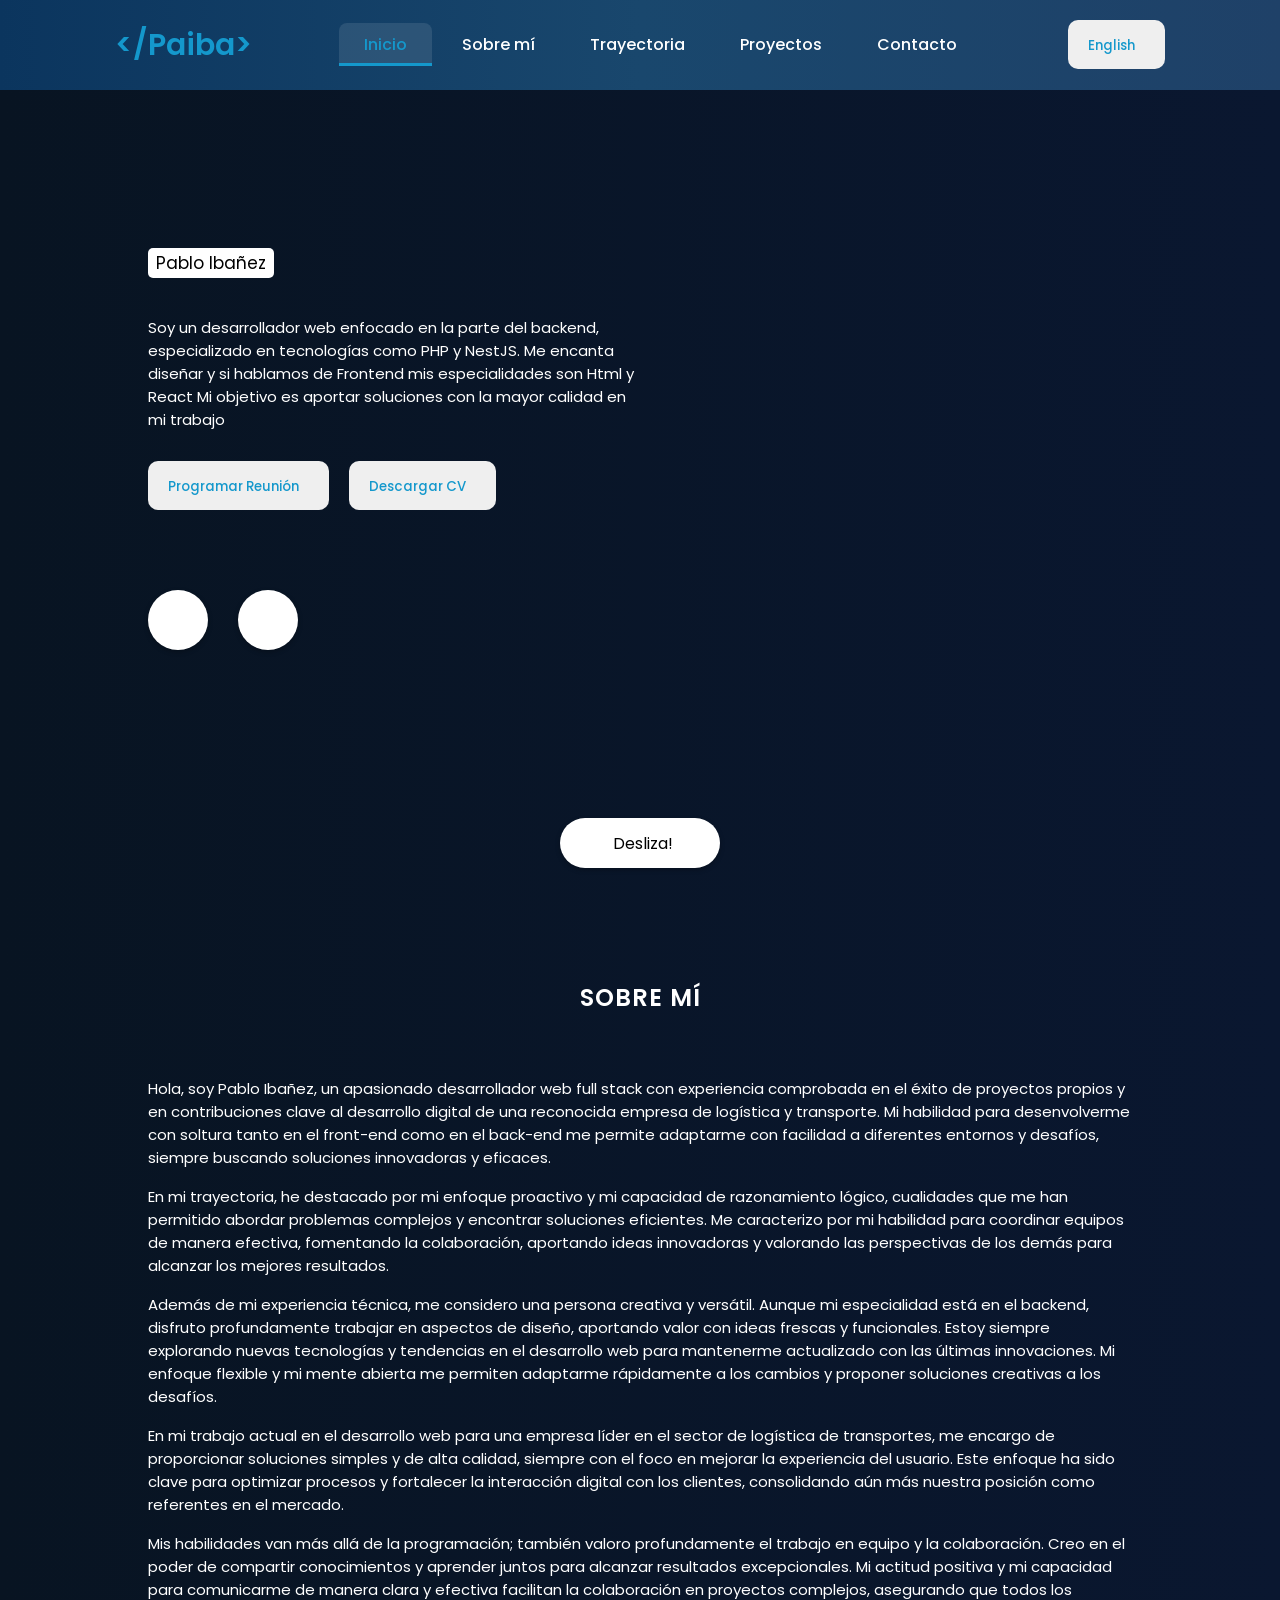
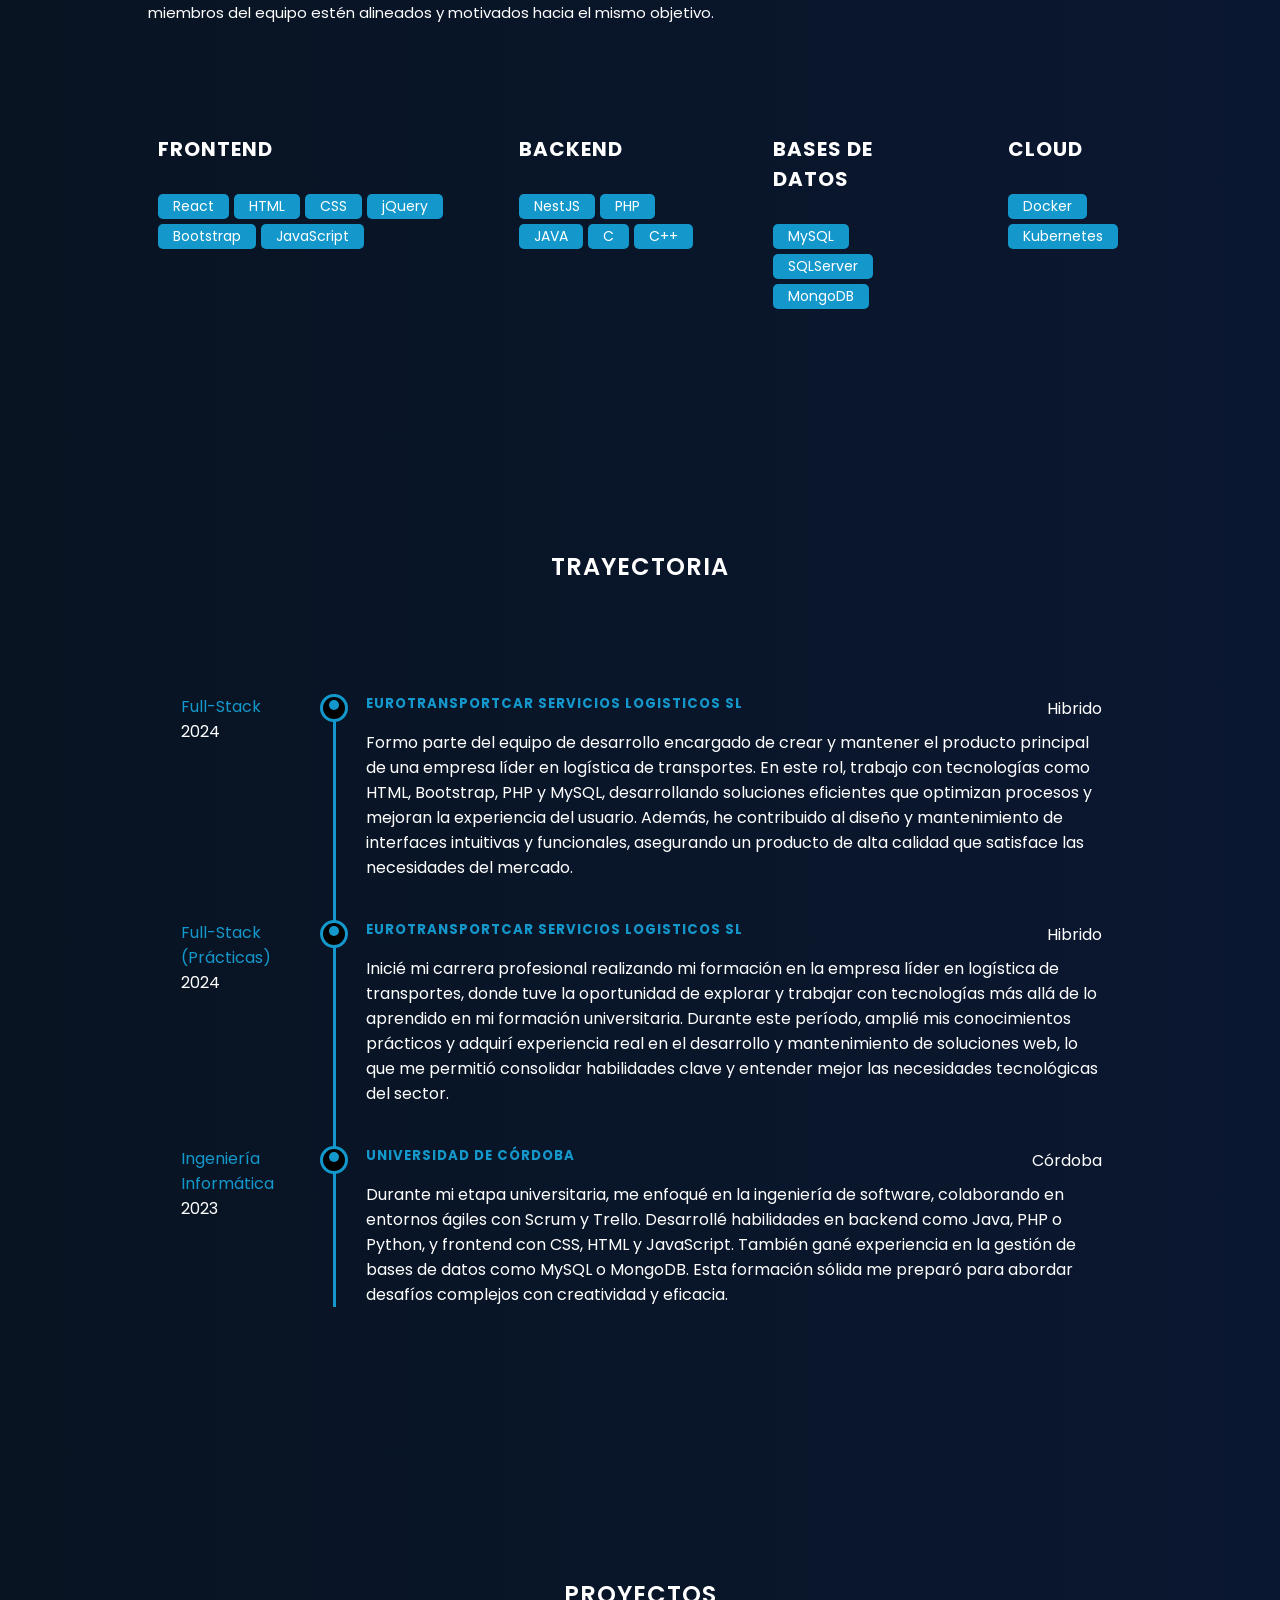
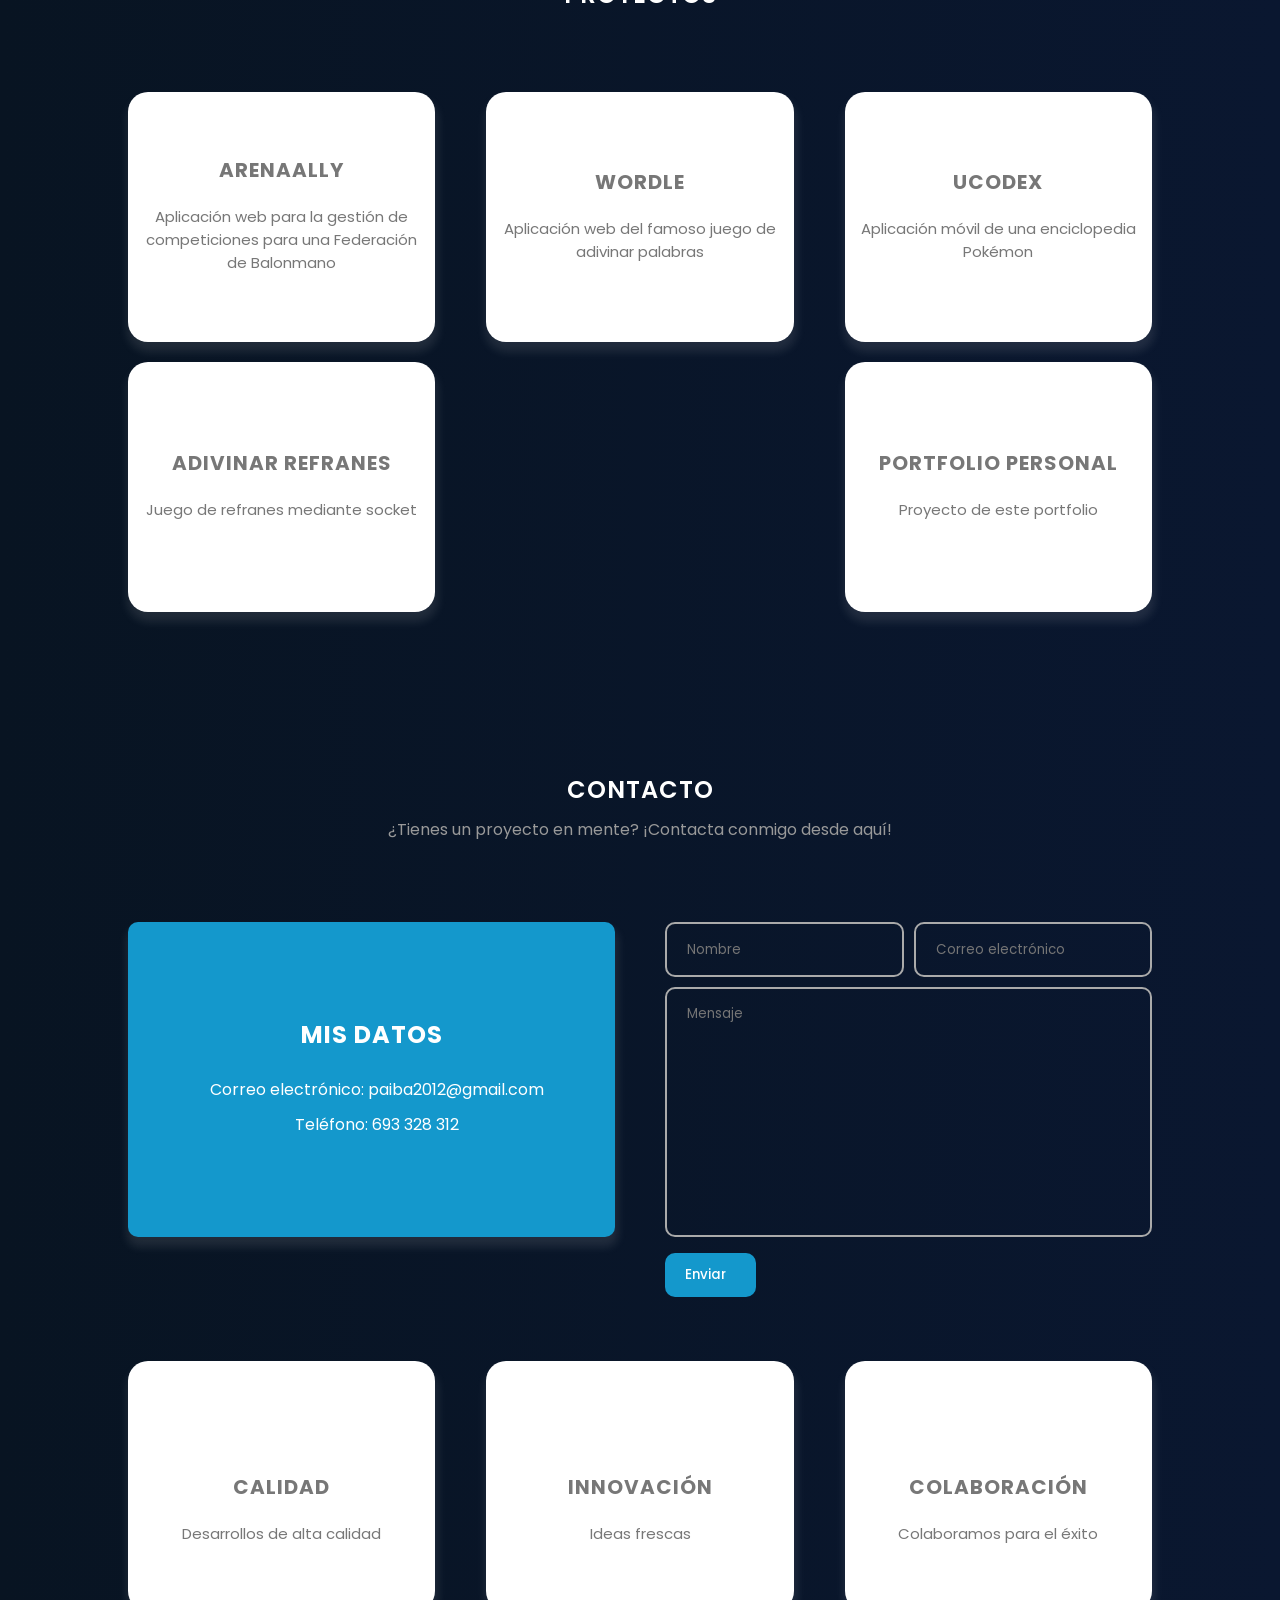
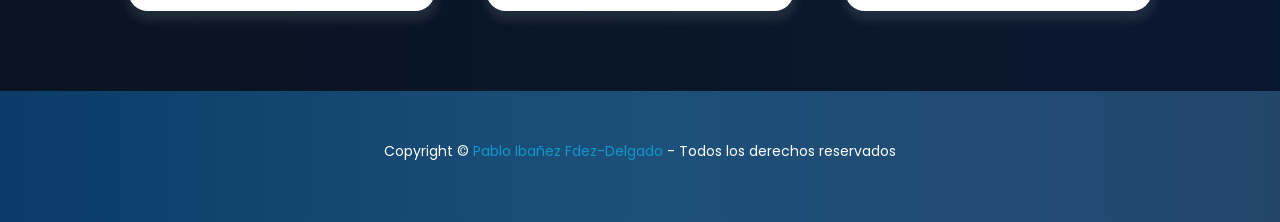
==== index2.html @ 4784324b "feat(web): :rocket: New changes in portfolio" ====
<!DOCTYPE html>
<html lang="es">
<head>
    <meta charset="UTF-8">
    <meta name="viewport" content="width=device-width, initial-scale=1.0">

    <!-- --------- UNICONS ---------- -->
    <link rel="stylesheet" href="https://unicons.iconscout.com/release/v4.0.8/css/line.css">

    <!-- --------- CSS ---------- -->
    <link rel="stylesheet" href="assets/css/style2.css">

    <!-- --------- FAVICON ---------- -->
    <link rel="shortcut icon" href="assets/images/favicon.ico" type="image/x-icon">

    <title>Portfolio de Pablo | Desarrollador y Programador Web</title>
</head>
<body>
   <div class="container">
    <!-- --------------- HEADER --------------- -->
      <nav id="header">
        <div class="nav-logo">
            <p class="nav-name">&lt;/Paiba&gt;</p>
        </div>
        <div class="nav-menu" id="myNavMenu">
            <ul class="nav_menu_list">
                <li class="nav_list">
                    <a href="#home" class="nav-link active-link" data-i18n="home">Inicio</a>
                    <div class="circle"></div>
                </li>
                <li class="nav_list">
                    <a href="#about" class="nav-link" data-i18n="about">Sobre mí</a>
                    <div class="circle"></div>
                </li>
                <li class="nav_list">
                    <a href="#trajectory" class="nav-link" data-i18n="trajectory">Trayectoria</a>
                    <div class="circle"></div>
                </li>
                <li class="nav_list">
                    <a href="#projects" class="nav-link" data-i18n="projects">Proyectos</a>
                    <div class="circle"></div>
                </li>
                <li class="nav_list">
                    <a href="#contact" class="nav-link" data-i18n="contact">Contacto</a>
                    <div class="circle"></div>
                </li>
                <li class="nav_list nav-button-responsive">
                    <button class="btn" onclick="toggleLanguage()"><span data-i18n="language">English</span> <i class="uil uil-language"></i></button>
                </li>
            </ul>
        </div>
        <div class="nav-button">
            <button class="btn" onclick="toggleLanguage()"><span data-i18n="language">English</span> <i class="uil uil-language"></i></button>
        </div>
        <div class="nav-menu-btn">
            <i class="uil uil-bars" onclick="myMenuFunction()"></i>
        </div>
      </nav>

    <!-- -------------- MAIN ---------------- -->
    <main class="wrapper">
       <!-- -------------- FEATURED BOX ---------------- -->
       <section class="featured-box" id="home">
          <div class="featured-text">
            <div class="featured-text-card">
                <span>Pablo Ibañez</span>
            </div>
            <div class="featured-name">
                <p><span class="typedText"></span></p>
            </div>
            <div class="featured-text-info">
                <p data-i18n="developerDescription">Soy un desarrollador web enfocado en la parte del backend, especializado en tecnologías como PHP y NestJS. Me encanta diseñar y si hablamos de Frontend mis especialidades son Html y React  Mi objetivo es aportar soluciones con la mayor calidad en mi trabajo </p>
            </div>            
            <div class="featured-text-btn">
                <button class="btn" id="scheduleMeetingBtn"><span data-i18n="scheduleMeeting">Programar Reunión</span> <i class="uil uil-meeting-board"></i></button>
                <button class="btn" onclick="downloadCV()"><span data-i18n="downloadCV">Descargar CV</span> <i class="uil uil-file-alt"></i></button>
            </div>
            <div class="social_icons">
                <div class="icon"><a href="https://www.linkedin.com/in/pablo-iba%C3%B1ez-fern%C3%A1ndez-delgado-39039823b/"><i class="uil uil-linkedin-alt" style="font-size: 20px;"></i></a></div>
                <div class="icon"><a href="https://github.com/Paiba01"><i class="uil uil-github-alt" style="font-size: 20px;"></i></a></div>
            </div>
          </div>
          <div class="featured-image">
            <div class="image">
                <img src="assets/images/paiba-lg-img.png" alt="Profile">
            </div>
          </div>
          
          <div class="scroll-icon-box" >
            <a href="#about" class="scroll-btn" style="margin-bottom: 2em;">
                <i class="uil uil-sort"></i>
                <p data-i18n="discoverMore">Desliza!</p>
            </a>
          </div>

       </section>
       <!-- -------------- ABOUT BOX ---------------- -->
       <section class="section" id="about">
          <div class="top-header" style="margin-bottom:2em;">
            <h1 data-i18n="about">Sobre mí</h1>
          </div>
        <div class="row">
            <div class="about-info">
                <div class="mb-4">
                    <p data-i18n="paragraph1">Hola, soy Pablo Ibañez, un apasionado desarrollador web full stack con experiencia comprobada en el éxito de proyectos propios y en contribuciones clave al desarrollo digital de una reconocida empresa de logística y transporte. Mi habilidad para desenvolverme con soltura tanto en el front-end como en el back-end me permite adaptarme con facilidad a diferentes entornos y desafíos, siempre buscando soluciones innovadoras y eficaces.</p>
                    
                    <p data-i18n="paragraph2">En mi trayectoria, he destacado por mi enfoque proactivo y mi capacidad de razonamiento lógico, cualidades que me han permitido abordar problemas complejos y encontrar soluciones eficientes. Me caracterizo por mi habilidad para coordinar equipos de manera efectiva, fomentando la colaboración, aportando ideas innovadoras y valorando las perspectivas de los demás para alcanzar los mejores resultados.</p>
                    
                    <p data-i18n="paragraph3">Además de mi experiencia técnica, me considero una persona creativa y versátil. Aunque mi especialidad está en el backend, disfruto profundamente trabajar en aspectos de diseño, aportando valor con ideas frescas y funcionales. Estoy siempre explorando nuevas tecnologías y tendencias en el desarrollo web para mantenerme actualizado con las últimas innovaciones. Mi enfoque flexible y mi mente abierta me permiten adaptarme rápidamente a los cambios y proponer soluciones creativas a los desafíos.</p>
                    
                    <p data-i18n="paragraph4">En mi trabajo actual en el desarrollo web para una empresa líder en el sector de logística de transportes, me encargo de proporcionar soluciones simples y de alta calidad, siempre con el foco en mejorar la experiencia del usuario. Este enfoque ha sido clave para optimizar procesos y fortalecer la interacción digital con los clientes, consolidando aún más nuestra posición como referentes en el mercado.</p>
                    
                    <p data-i18n="paragraph5">Mis habilidades van más allá de la programación; también valoro profundamente el trabajo en equipo y la colaboración. Creo en el poder de compartir conocimientos y aprender juntos para alcanzar resultados excepcionales. Mi actitud positiva y mi capacidad para comunicarme de manera clara y efectiva facilitan la colaboración en proyectos complejos, asegurando que todos los miembros del equipo estén alineados y motivados hacia el mismo objetivo.</p>
                    
                    <!-- <p data-i18n="paragraph6">En resumen, soy un desarrollador web apasionado, orientado a resultados y listo para enfrentar cualquier desafío que se presente. Siempre estoy en busca de oportunidades emocionantes para seguir aprendiendo y creciendo en el mundo del desarrollo web.</p> -->
                </div>
                    
                <div class="row">
                    <div class="skills-box">
                        <div class="skills-header">
                            <h3>Frontend</h3>
                        </div>
                        <div class="skills-list">
                            <span>React</span>
                            <span>HTML</span>
                            <span>CSS</span>
                            <span>jQuery</span>
                            <span>Bootstrap</span>
                            <span>JavaScript</span>
                        </div>
                    </div>
                    <div class="skills-box">
                        <div class="skills-header">
                            <h3>Backend</h3>
                        </div>
                        <div class="skills-list">
                            <span>NestJS</span>
                            <span>PHP</span>
                            <span>JAVA</span>
                            <span>C</span>
                            <span>C++</span>
                        </div>
                    </div>
                    <div class="skills-box">
                        <div class="skills-header">
                            <h3 data-i18n="databasesTitle">Bases de datos</h3>
                        </div>
                        <div class="skills-list">
                            <span>MySQL</span>
                            <span>SQLServer</span>
                            <span>MongoDB</span>
                        </div>
                    </div>
                    <div class="skills-box">
                        <div class="skills-header">
                            <h3>Cloud</h3>
                        </div>
                        <div class="skills-list">
                            <span>Docker</span>
                            <span>Kubernetes</span>
                        </div>
                    </div>
                </div>
            </div>
        </div>
        </section>

        <!-- -------------- ABOUT BOX ---------------- -->
        <section class="section" id="trajectory">
            <div class="top-header">
                <h1 data-i18n="trajectory">Trayectoria</h1>
            </div>
            <div class="row">
                <div class="about-info">
                    <div class="container">
                        <div class="experience">
                          <div class="item">
                            <h5 class="company-name" data-i18n="eurotransportcarTitle">Eurotransportcar servicios logisticos SL</h5>
                            <div class="location"><i class="uil uil-laptop" aria-hidden="true"></i> <span data-i18n="eurotransportcarLocation">Hibrido</span></div>
                            <div class="job-info">
                              <div class="title"><span data-i18n="eurotransportcarJobTitle">Full-Stack</span></div>
                              <div>2024</div>
                            </div>
                            <div class="mt-2">
                              <ul class="fa-ul custom-list">
                                <li data-i18n="eurotransportcarDescription">Formo parte del equipo de desarrollo encargado de crear y mantener el producto principal de una empresa líder en logística de transportes. En este rol, trabajo con tecnologías como HTML, Bootstrap, PHP y MySQL, desarrollando soluciones eficientes que optimizan procesos y mejoran la experiencia del usuario. Además, he contribuido al diseño y mantenimiento de interfaces intuitivas y funcionales, asegurando un producto de alta calidad que satisface las necesidades del mercado.</li>
                              </ul>
                            </div>
                          </div>
                      
                          <div class="item">
                            <h5 class="company-name" data-i18n="eurotransportcarPracticesTitle">Eurotransportcar servicios logisticos SL</h5>
                            <div class="location"><i class="uil uil-laptop" aria-hidden="true"></i> <span data-i18n="eurotransportcarPracticesLocation">Hibrido</span></div>
                            <div class="job-info">
                              <div class="title" data-i18n="eurotransportcarPracticesJobTitle">Full-Stack (Prácticas)</div>
                              <div>2024</div>
                            </div>
                            <div class="mt-2">
                                <ul class="fa-ul custom-list">
                                    <li data-i18n="eurotransportcarPracticesDescription">Inicié mi carrera profesional realizando mi formación en la empresa líder en logística de transportes, donde tuve la oportunidad de explorar y trabajar con tecnologías más allá de lo aprendido en mi formación universitaria. Durante este período, amplié mis conocimientos prácticos y adquirí experiencia real en el desarrollo y mantenimiento de soluciones web, lo que me permitió consolidar habilidades clave y entender mejor las necesidades tecnológicas del sector.</li>
                                </ul>
                            </div>
                          </div>

                          <div class="item">
                            <h5 class="company-name" data-i18n="universidadDeCordobaTitle">Universidad de Córdoba</h5>
                            <div class="location"><i class="uil uil-map-marker" aria-hidden="true"></i> <span data-i18n="universidadDeCordobaLocation">Córdoba</span></div>
                            <div class="job-info">
                              <div class="title" data-i18n="universidadDeCordobaJobTitle">Ingeniería Informática</div>
                              <div>2023</div>
                            </div>
                            <div class="mt-2">
                                <ul class="fa-ul custom-list">
                                    <li data-i18n="universidadDeCordobaDescription">Durante mi etapa universitaria, me enfoqué en la ingeniería de software, colaborando en entornos ágiles con Scrum y Trello. Desarrollé habilidades en backend como Java, PHP o Python, y frontend con CSS, HTML y JavaScript. También gané experiencia en la gestión de bases de datos como MySQL o MongoDB. Esta formación sólida me preparó para abordar desafíos complejos con creatividad y eficacia.</li>
                                </ul>
                            </div>
                          </div>

                        </div>
                    </div>
                </div>
            </div>
        </section>

       <!-- -------------- PROJECT BOX ---------------- -->

       <section class="section" id="projects">
          <div class="top-header">
              <h1 data-i18n="projects">Proyectos</h1>
          </div>
          <div class="project-container">
            
            <div class="project-box" onclick="redirectProject('https://github.com/Paiba01/ArenaAlly')">
                <i class="uil uil-football" style="margin-bottom:-0.5em;"></i>
                <h3 data-i18n="arenaAllyTitle">ArenaAlly</h3>
                <label data-i18n="arenaAllyDescription">Aplicación web para la gestión de competiciones para una Federación de Balonmano</label>
            </div>
            
            <div class="project-box" onclick="redirectProject('https://github.com/Paiba01/Wordle')">
                <i class="uil uil-font" style="margin-bottom:-0.5em;"></i>
                <h3 data-i18n="wordleTitle">Wordle</h3>
                <label data-i18n="wordleDescription">Aplicación web del famoso juego de adivinar palabras</label>
            </div>
            
            <div class="project-box" onclick="redirectProject('https://github.com/Paiba01/UcoDex')">
                <i class="uil uil-calculator" style="margin-bottom:-0.5em;"></i>
                <h3 data-i18n="ucoDexTitle">UcoDex</h3>
                <label data-i18n="ucoDexDescription">Aplicación móvil de una enciclopedia Pokémon</label>
            </div>

            <div class="project-box" onclick="redirectProject('https://github.com/Paiba01/University/tree/main/Redes/Practica%202')">
                <i class="uil uil-book-open" style="margin-bottom:-0.5em;"></i>
                <h3 data-i18n="adivinarRefranesTitle">Adivinar refranes</h3>
                <label data-i18n="adivinarRefranesDescription">Juego de refranes mediante socket</label>
            </div>

            <div class="project-box" onclick="redirectProject('https://github.com/Paiba01/Portfolio')">
                <i class="uil uil-github-alt" style="margin-bottom:-0.5em;"></i>
                <h3 data-i18n="portfolioTtile">Portfolio Personal</h3>
                <label data-i18n="portfolioDescription">Proyecto de este portfolio</label>
            </div>
          </div>
       </section>

       <!-- -------------- CONTACT BOX ---------------- -->

       <section class="section" id="contact">
            <div class="top-header">
                <h1 data-i18n="contact">Contacto</h1>
                <span data-i18n="contactSubtitle">¿Tienes un proyecto en mente? ¡Contacta conmigo desde aquí!</span>
            </div>
            <div class="row mb-4">
                <div class="col">
                    <div class="contact-info">
                        <h2><i class="uil uil-corner-left-down"></i> <span data-i18n="contactInfoTitle">Mis datos</span> <i class="uil uil-corner-right-down"></i></h2>
                        <p><i class="uil uil-envelope"></i> <span data-i18n="contactEmail">Correo electrónico: paiba2012@gmail.com</span></p>
                        <p><i class="uil uil-phone"></i> <span data-i18n="contactPhone">Teléfono: 693 328 312</span></p>
                    </div>
                </div>
                <div class="col">
                    <div class="form-control">
                        <form action="/api/enviar-correo" method="post">
                            <div class="form-inputs">
                                <input type="text" class="input-field" placeholder="Nombre" name="nombre" data-i18n="nombrePlaceholder">
                                <input type="text" class="input-field" placeholder="Correo electrónico" name="correo" data-i18n="correoPlaceholder">
                            </div>
                            <div class="text-area mt-1">
                                <textarea placeholder="Mensaje" name="mensaje" data-i18n="mensajePlaceholder"></textarea>
                            </div>                            
                            <div class="form-button mt-1">
                                <button class="btn" type="submit"><span data-i18n="contactSubmitButton">Enviar</span> <i class="uil uil-message"></i></button>
                            </div>
                        </form>
                    </div>
                </div>
            </div>
            <div class="project-container">
                <div class="project-box contact-box">
                    <i class="uil uil-award"></i>
                    <h3 data-i18n="qualityTitle">Calidad</h3>
                    <label data-i18n="qualityDescription">Desarrollos de alta calidad</label>
                </div>
                <div class="project-box contact-box">
                    <i class="uil uil-lightbulb-alt"></i>
                    <h3 data-i18n="innovationTitle">Innovación</h3>
                    <label data-i18n="innovationDescription">Ideas frescas</label>
                </div>
                <div class="project-box contact-box">
                    <i class="uil uil-chart-growth"></i>
                    <h3 data-i18n="collaborationTitle">Colaboración</h3>
                    <label data-i18n="collaborationDescription">Colaboramos para el éxito</label>
                </div>
            </div>                                
        </section>

    </main>


    <!-- --------------- FOOTER --------------- -->
    <footer>
        <div class="bottom-footer">
            <p>Copyright &copy; <a href="#home" style="text-decoration: none;">Pablo Ibañez Fdez-Delgado</a> - <span data-i18n="footerText">Todos los derechos reservados</span></p>
        </div>
    </footer>

    </div>


    <!-- ----- TYPING JS Link ----- -->
    <script src="https://unpkg.com/typed.js@2.0.16/dist/typed.umd.js"></script>

       <!-- ----- SCROLL REVEAL JS Link----- -->
    <script src="https://unpkg.com/scrollreveal"></script>

    <!-- ----- MAIN JS ----- -->
    <script src="assets/js/main.js"></script>
</body>
</html>
---- assets/css/style2.css ----
/* ----- POPPINS FONT Link ----- */
@import url('https://fonts.googleapis.com/css2?family=Poppins:wght@400;500;600;700&display=swap');

/* ----- VARIABLES ----- */
:root{
    --body-color: rgb(250, 250, 250);
    --color-white: rgb(255, 255, 255);

    --text-color-second: rgb(255, 255, 255);
    --text-color-third: rgb(30, 159, 171);

    --first-color: rgb(20, 152, 204);
    --first-color-hover: rgb(40, 91, 212);

    --second-color: rgb(0, 201, 255);
    --third-color: rgb(192, 166, 49);
    --first-shadow-color: rgba(248, 248, 248, 0.1);

}

/* ----- BASE ----- */
*{
    margin: 0;
    padding: 0;
    box-sizing: border-box;
    font-family: 'Poppins', sans-serif;
}

/* ----- SMOOTH SCROLL ----- */
html{
    scroll-behavior: smooth;
}

/* ----- CHANGE THE SCROLL BAR DESIGN ----- */
::-webkit-scrollbar{
    width: 10px;
    border-radius: 25px;
}
::-webkit-scrollbar-track{
    background: #f1f1f1;
}
::-webkit-scrollbar-thumb{
    background: #ccc;
    border-radius: 30px;
}
::-webkit-scrollbar-thumb:hover{
    background: #bbb;
}


/* ---##-- REUSABLE CSS --##--- */

/* ----- GLOBAL BUTTON DESIGN ----- */
.btn{
    font-weight: 500;
    padding: 12px 20px;
    background: #efefef;
    border: none;
    border-radius: 10px;
    cursor: pointer;
    transition: .4s;
    color: var(--first-color);
}
.btn>i{
    margin-left: 10px;
}
.btn:hover{
    background: var(--first-color);
    color: var(--color-white);
}

/* ----- GLOBAL ICONS DESIGN ----- */
i{
    font-size: 16px;
}

/* ------- BASE -------- */
body{
    overflow-x: hidden;
    background: linear-gradient(to right, #081422, #0a1730);
}
.container{
    overflow-x: hidden;
    width: 100%;
    position: relative;
}

/* ----- NAVIGATION BAR ----- */
nav{
    position: fixed;
    display: flex;
    justify-content: space-between;
    width: 100%;
    height: 90px;
    line-height: 90px;
    background: linear-gradient(to right, #0b355e, #19476d, #1f4168);
    padding-inline: 9vw;
    transition: .3s;
    z-index: 100;
    height: auto;

}
.nav-logo{
   position: relative;
}
.nav-name{
    font-size: 30px;
    font-weight: 600;
    color: var(--first-color);
}
.nav-logo span{
    position: absolute;
    top: -15px;
    right: -20px;
    font-size: 5em;
    color: var(--text-color-second);
}
.nav-menu, .nav_menu_list{
    display: flex;
    gap: 5px;
    padding: 0 20px;
    height: 100%;
}
.nav-menu .nav_list{
    list-style: none;
    position: relative;
}
.nav-link{
    position: relative;
    text-decoration: none;
    color: var(--text-color-second);
    font-weight: 500;
    padding: 10px 25px;
    margin: 0;
    border-radius: 8px 8px 0 0;
    transition: all 0.3s ease;
    background: transparent;
}
.nav-menu-btn{
    display: none;
    height: 100%;

}
.nav-menu-btn i{
    font-size: 28px;
    cursor: pointer;
    color: rgb(255, 255, 255);
}
.active-link{
    background: rgba(255, 255, 255, 0.1);
    color: var(--first-color);
}
.active-link::after{
    content: '';
    position: absolute;
    bottom: 0;
    left: 0;
    width: 100%;
    height: 3px;
    background: var(--first-color);
    border-radius: 0;
}

.nav-link:hover {
    background: rgba(255, 255, 255, 0.05);
}


/* ----- WRAPPER DESIGN ----- */
.wrapper{
    padding-inline: 10vw;
}

/* ----- FEATURED BOX ----- */
.featured-box{
    position: relative;
    display: flex;
    height: 100vh;
    min-height: 700px;
}

/* ----- FEATURED TEXT BOX ----- */
.featured-text{
    position: relative;
    display: flex;
    justify-content: center;
    align-content: center;
    min-height: 80vh;
    flex-direction: column;
    width: 50%;
    padding-left: 20px;
}
.featured-text-card span{
    background: var(--color-white);
    color: black;
    padding: 3px 8px;
    font-size: 17px;
    border-radius: 5px;
}

.featured-name{
    font-size: 50px;
    font-weight: 600;
    color: var(--text-color-second);
    margin-block: 20px;
}
.typedText{
    text-transform: capitalize;
    color: var(--first-color);
}
.featured-text-info{
    font-size: 15px;
    margin-bottom: 30px;
    color: var(--text-color-second);
}
.featured-text-btn{
    display: flex;
    gap: 20px;
}
.featured-text-btn>.blue-btn{
    background: var(--first-color);
    color: var(--color-white);
}
.featured-text-btn>.blue-btn:hover{
    background: var(--first-color-hover);
}
.social_icons{
    display: flex;
    margin-top: 5em;
    gap: 30px;
}
.icon{
    display: flex;
    justify-content: center;
    align-items: center;
    width: 60px;
    height: 60px;
    border-radius: 50%;
    background-color: #ffffff;
    box-shadow: 0px 2px 5px 0px rgba(0, 0, 0, 0.25);
    cursor: pointer;
}
.icon:hover{
    background-color: var(--first-color);
}

.icon:hover a{
    color: #ffffff;
}

/* ----- FEATURED IMAGE BOX ----- */
.featured-image{
    display: flex;
    justify-content: right;
    align-content: center;
    min-height: 80vh;
    width: 50%;
}
.image{
    margin: auto 0;
    width: 380px;
    height: 380px;
    border-radius: 50% 50% 50% 50%;
    overflow: hidden;

}
.image img{
    width: 380px;
    height: 380px;
    object-fit: cover;
}
@keyframes imgFloat {
    50%{
        transform: translateY(10px);
        border-radius: 45% 55% 45% 55%;
    }
}
.scroll-btn{
   position: absolute;
   bottom: 0;
   left: 50%;
   translate: -50%;
   display: flex;
   justify-content: center;
   align-items: center;
   width: 160px;
   height: 50px;
   gap: 5px;
   text-decoration: none;
   color: #000000;
   background: var(--color-white);
   border-radius: 30px;
   box-shadow: 0 2px 5px 0 rgba(0, 0, 0, 0.25);
}
.scroll-btn i{
    font-size: 20px;
}

/* ----- MAIN BOX ----- */
.section{
    padding-block: 5em;
}
.row{
    display: flex;
    justify-content: space-between;
    width: 100%;
    gap: 50px;
}
.col{
    display: flex;
    width: 50%;
}

/* -- ## --- RESUABLE CSS -- ## -- */
.top-header{
    text-align: center;
    margin-bottom: 5em;
}
.top-header h1{
    font-weight: 600;
    color: var(--text-color-second);
    margin-bottom: 10px;
}
.top-header span{
    color: #999;
}
h3{
    font-size: 20px;
    font-weight: 600;
    color: #777;
    margin-bottom: 15px;
}

/* ----- ABOUT INFO ----- */
.about-info{
    position: relative;
    display: flex;
    align-items: center;
    flex-direction: column;
    padding-block: 30px 70px;
    padding-inline: 20px;
    width: 100%;
    border-radius: 20px;
}
.about-info p{
    text-align: left;
    font-size: 15px;
    color: #ffffff;
    margin-bottom: 1rem;
}
.about-btn button{
    position: absolute;
    right: 20px;
    bottom: 20px;
    background: var(--first-color);
    color: var(--color-white);
    border-radius: 30px;
}
.about-btn button:hover{
    background: var(--first-color-hover);
}

/* ----- EXPERIENCE ----- */

.experience-info{
    position: relative;
    display: flex;
    align-items: center;
    flex-direction: column;
    padding-block: 30px 30px;
    padding-inline: 20px;
    width: 100%;
    border-radius: 20px;
}
.experience-info p{
    text-align: center;
    font-size: 15px;
    color: #777;
}
.experience-btn button{
    position: absolute;
    right: 20px;
    bottom: 20px;
    background: var(--first-color);
    color: var(--color-white);
    border-radius: 30px;
}
.experience-btn button:hover{
    background: var(--first-color-hover);
}

/* ----- ABOUT / SKILLS BOX ----- */
.skills-box{
    margin: 10px;
}
.skills-header{
    margin-bottom: 30px;
    color: var(--color-white);
}
.skills-header h3{
    color: var(--color-white);
}
.skills-list{
    display: flex;
    flex-wrap: wrap;
    gap: 5px;
}
.skills-list span{
    font-size: 14px;
    background: var(--first-color);
    color: var(--color-white);
    padding: 2px 15px;
    border-radius: 5px;
}


/* ----- PROJECTS BOX ----- */
.project-container{
    display: flex;
    width: 100%;
    justify-content: space-between;
    gap: 20px;
    flex-wrap: wrap;
}
.project-box{
    position: relative;
    display: flex;
    justify-content: center;
    align-items: center;
    flex-direction: column;
    width: 30%;
    height: 250px;
    background: var(--color-white);
    border-radius: 20px;
    box-shadow: 1px 8px 10px 2px var(--first-shadow-color);
    overflow: hidden;
    cursor: pointer;
}
.contact-box{
    cursor: auto !important;
}
.project-box>i{
    font-size: 50px;
    color: var(--first-color);
    margin-bottom: 25px;
}
.project-box label{
    font-size: 15px;
    color: #777;
}
.project-box::after, .contact-info::after {
    content: "";
    position: absolute;
    /* Cambiamos el posicionamiento inicial al centro */
    top: 50%;
    left: 50%;
    transform: translate(-50%, -50%) scale(0);
    background: var(--first-color);
    width: 100%;
    height: 100%;
    transition: 0.5s ease-out;
    z-index: 1;
    /* Agregamos una propiedad border-radius para hacer la expansión más suave */
    border-radius: 50%;
}

.project-box:hover.project-box::after,
.contact-info:hover.contact-info::after {
    /* En lugar de mover desde abajo, escalamos desde el centro */
    transform: translate(-50%, -50%) scale(2);
    border-radius: 0;
}
.project-box:hover.project-box i,
.project-box:hover.project-box>h3,
.project-box:hover.project-box>label{
    color: var(--color-white);
    z-index: 2;
}

/* ----- CONTACT BOX ----- */
.contact-info{
    position: relative;
    display: flex;
    flex-direction: column;
    justify-content: center;
    align-items: center;
    padding: 20px 30px;
    width: 100%;
    height: 315px;
    background: var(--first-color);
    border-radius: 10px;
    box-shadow: 1px 8px 10px 2px var(--first-shadow-color);
    overflow: hidden;
}
.contact-info>h2{
    color: var(--color-white);
    margin-bottom: 20px;
}
.contact-info>p{
    display: flex;
    align-items: center;
    gap: 10px;
    color: var(--color-white);
    margin-block: 5px;
}
.contact-info p>i{
    font-size: 18px;
}
.contact-info::after{
    background: var(--color-white);
}
.contact-info:hover.contact-info h2,
.contact-info:hover.contact-info p,
.contact-info:hover.contact-info i{
    color: #777;
    z-index: 2;
}

/* ----- CONTACT FORM ----- */
.form-control{
    display: flex;
    flex-direction: column;
    gap: 10px;
    width: 100%;
}
.form-inputs{
    display: flex;
    gap: 10px;
    width: 100%;
}
.input-field{
    width: 50%;
    height: 55px;
    background: transparent;
    border: 2px solid #AAA;
    border-radius: 10px;
    padding-inline: 20px;
    outline: none;
    color: #ffffff;
}
textarea{
    width: 100%;
    height: 250px;
    background: transparent;
    border: 2px solid #AAA;
    border-radius: 10px;
    padding: 15px 20px;
    outline: none;
    resize: none;
    color: #ffffff;
}
.form-button>.btn{
    display: flex;
    align-items: center;
    justify-content: center;
    background: var(--first-color);
    color: var(--color-white);
}
.form-button>.btn:hover{
    background: #ffffff;
    color: var(--first-color);
}
.form-button i{
    font-size: 18px;
    rotate: -45deg;
}

/* ----- FOOTER BOX ----- */
footer{
    display: flex;
    justify-content: center;
    align-items: center;
    flex-direction: column;
    row-gap: 30px;
    background: linear-gradient(to right, #0b3c69, #1c507a, #24466d);;
    padding-block: 40px 60px;
}
.top-footer p{
    font-size: 25px;
    font-weight: 600;
}
.middle-footer .footer-menu{
    display: flex;
}
.footer_menu_list{
    list-style: none;
}
.footer_menu_list a{
    text-decoration: none;
    color: var(--text-color-second);
    font-weight: 500;
    margin-inline: 20px;
}
.footer-social-icons{
    display: flex;
    gap: 30px;   
}
.bottom-footer{
    font-size: 14px;
    margin-top: 10px;
    color: #ffffff;
    text-align: center;
}
.nav-button-responsive{
    display: none;
}


/* ----- MEDIA QUERY == 1024px / RESPONSIVE ----- */
@media only screen and (max-width: 1024px){
    .featured-text{
        padding: 0;
    }
    .image, .image img{
        width: 320px;
        height: 320px;
    }
}

/* ----- MEDIA QUERY == 900px / RESPONSIVE ----- */
@media only screen and (max-width: 900px) {
    .nav-button{
        display: none;
    }
    .nav-button-responsive{
        display: block;
        display: flex;
        justify-content: center;
        margin-top: 1em;
    }
    .nav-menu.responsive{
        left: 0;
    }
    .nav-menu{
        position: fixed;
        top: 70px;
        left: -100%;
        flex-direction: column;
        justify-content: center;
        align-items: center;
        background: linear-gradient(to right, #0b3c69, #1c507a, #24466d);
        backdrop-filter: blur(20px);
        width: 100%;
        min-height: 450px;
        height: 100vh;
        transition: .3s;
    }
    .nav_menu_list{
        flex-direction: column;
    }
    .nav-menu-btn{
        display: flex;
        align-items: center;
        justify-content: center;
    }
    .featured-box{
        flex-direction: column;
        justify-content: center;
        height: 100vh;
    }
    .featured-text{
        width: 100%;
        order: 2;
        justify-content: center;
        align-content: flex-start;
        min-height: 60vh;
    }
    .social_icons{
        margin-top: 2em;
    }
    .featured-image{
        order: 1;
        justify-content: center;
        min-height: 150px;
        width: 100%;
        margin-top: 65px;
    }
    .image, .image img{
        width: 150px;
        height: 150px;
    }
    .row{
        display: flex;
        flex-direction: column;
        justify-content: center;
        gap: 50px;
    }
    .col{
        display: flex;
        justify-content: center;
        width: 100%;
    }
    .about-info, .contact-info{
        width: 100%;
    }
    .project-container{
        justify-content: center;
    }
    .project-box{
        width: 80%;
    }
    .contact-info a{
        color: var(--color-white) !important;
    }
    .contact-info:hover a{
        color: #777 !important;
    }

}

/* ----- MEDIA QUERY == 540px / RESPONSIVE ----- */

@media only screen and (max-width: 540px){
    .featured-name{
        font-size: 20px;
    }
    .project-box{
        width: 100%;
    }
    .form-inputs{
        flex-direction: column;
    }
    .input-field{
        width: 100%;
    }
}

.mb-2 {
    margin-bottom: 2rem;
}

.mb-4 {
    margin-bottom: 4rem;
}

.mt-2 {
    margin-top: 1rem;
}

.mt-1 {
    margin-top: 0.6rem;
}

.custom-list {
    list-style-type: none;
    color: #ffffff;
}

.project-box label{
    text-align: center;
    margin-left: 1em;
    margin-right: 1em;
}

@import url("https://cdnjs.cloudflare.com/ajax/libs/twitter-bootstrap/4.1.1/css/bootstrap.css");
@import url("https://cdnjs.cloudflare.com/ajax/libs/font-awesome/4.7.0/css/font-awesome.min.css");
@import url("https://fonts.googleapis.com/css?family=Maven+Pro:400,500,700,900");
@import url("https://fonts.googleapis.com/css?family=Cabin:700");

h1, h2, h3, h4, h5, h6 {
  font-weight: 700;
  letter-spacing: 1px;
  text-transform: uppercase;
}

a {
  transition: all 0.2s ease-in-out;
  color: var(--first-color);
}
a:hover, a:focus {
  text-decoration: none;
  color: var(--first-color);
}

.sectionHeading {
  margin-bottom: 20px;
  color: var(--first-color);
}

::-moz-selection {
  background: #fcfcfc;
  background: rgba(224, 224, 224, 0.2);
  text-shadow: none;
}

::selection {
  background: #fcfcfc;
  background: rgba(224, 224, 224, 0.2);
  text-shadow: none;
}

img::-moz-selection {
  background: transparent;
}

img::selection {
  background: transparent;
}

img::-moz-selection {
  background: transparent;
}

.shadow-nohover {
  box-shadow: 0px 2px 4px -1px rgba(0, 0, 0, 0.2), 0px 4px 5px 0px rgba(0, 0, 0, 0.14), 0px 1px 10px 0px rgba(0, 0, 0, 0.12);
  transition: box-shadow 0.28s cubic-bezier(0.4, 0, 0.2, 1);
}

@-webkit-keyframes animatop {
  0% {
    opacity: 0;
    bottom: -500px;
  }
  100% {
    opacity: 1;
    bottom: 0px;
  }
}

@keyframes animatop {
  0% {
    opacity: 0;
    bottom: -500px;
  }
  100% {
    opacity: 1;
    bottom: 0px;
  }
}
@-webkit-keyframes rotatemagic {
  0% {
    opacity: 0;
    transform: rotate(0deg);
    top: -24px;
    left: -253px;
  }
  100% {
    transform: rotate(-30deg);
    top: -24px;
    left: -78px;
  }
}
@keyframes rotatemagic {
  0% {
    opacity: 0;
    transform: rotate(0deg);
    top: -24px;
    left: -253px;
  }
  100% {
    transform: rotate(-30deg);
    top: -24px;
    left: -78px;
  }
}
h3 {
  margin: 20px 0;
}

.experience {
  border-left: 3px solid var(--first-color);
  padding: 0 30px;
  margin-left: 185px;
}
@media (max-width: 767px) {
  .experience {
    margin-left: 0;
    padding-right: 0;
  }
}
.experience .item {
  position: relative;
  margin-bottom: 40px;
}
.experience .item::before {
  content: "";
  position: absolute;
  left: -46px;
  top: 0;
  width: 22px;
  height: 22px;
  border-radius: 50%;
  background: #000000;
  border: 3px solid var(--first-color);
}
.experience .item::after {
  content: "";
  position: absolute;
  left: -37px;
  top: 6px;
  width: 10px;
  height: 10px;
  border-radius: 50%;
  background: var(--first-color);
}
.experience .company-name {
  color: var(--first-color);
}
.experience .location {
  position: absolute;
  right: 0;
  top: 2px;
  color: #ffffff;
}
.experience .location .fa {
  margin-right: 8px;
  color: #ffffff;
}
.experience .job-info {
  position: absolute;
  left: -185px;
  top: 0;
  width: 120px;
  color: #ffffff;
}
.experience .job-info .title {
  color: var(--first-color);
}
@media (max-width: 767px) {
  .experience .job-info {
    position: static;
    margin-bottom: 1rem;
  }
  .experience .location {
    position: static;
    right: 0;
    top: 2px;
    color: #ffffff;
  }
}
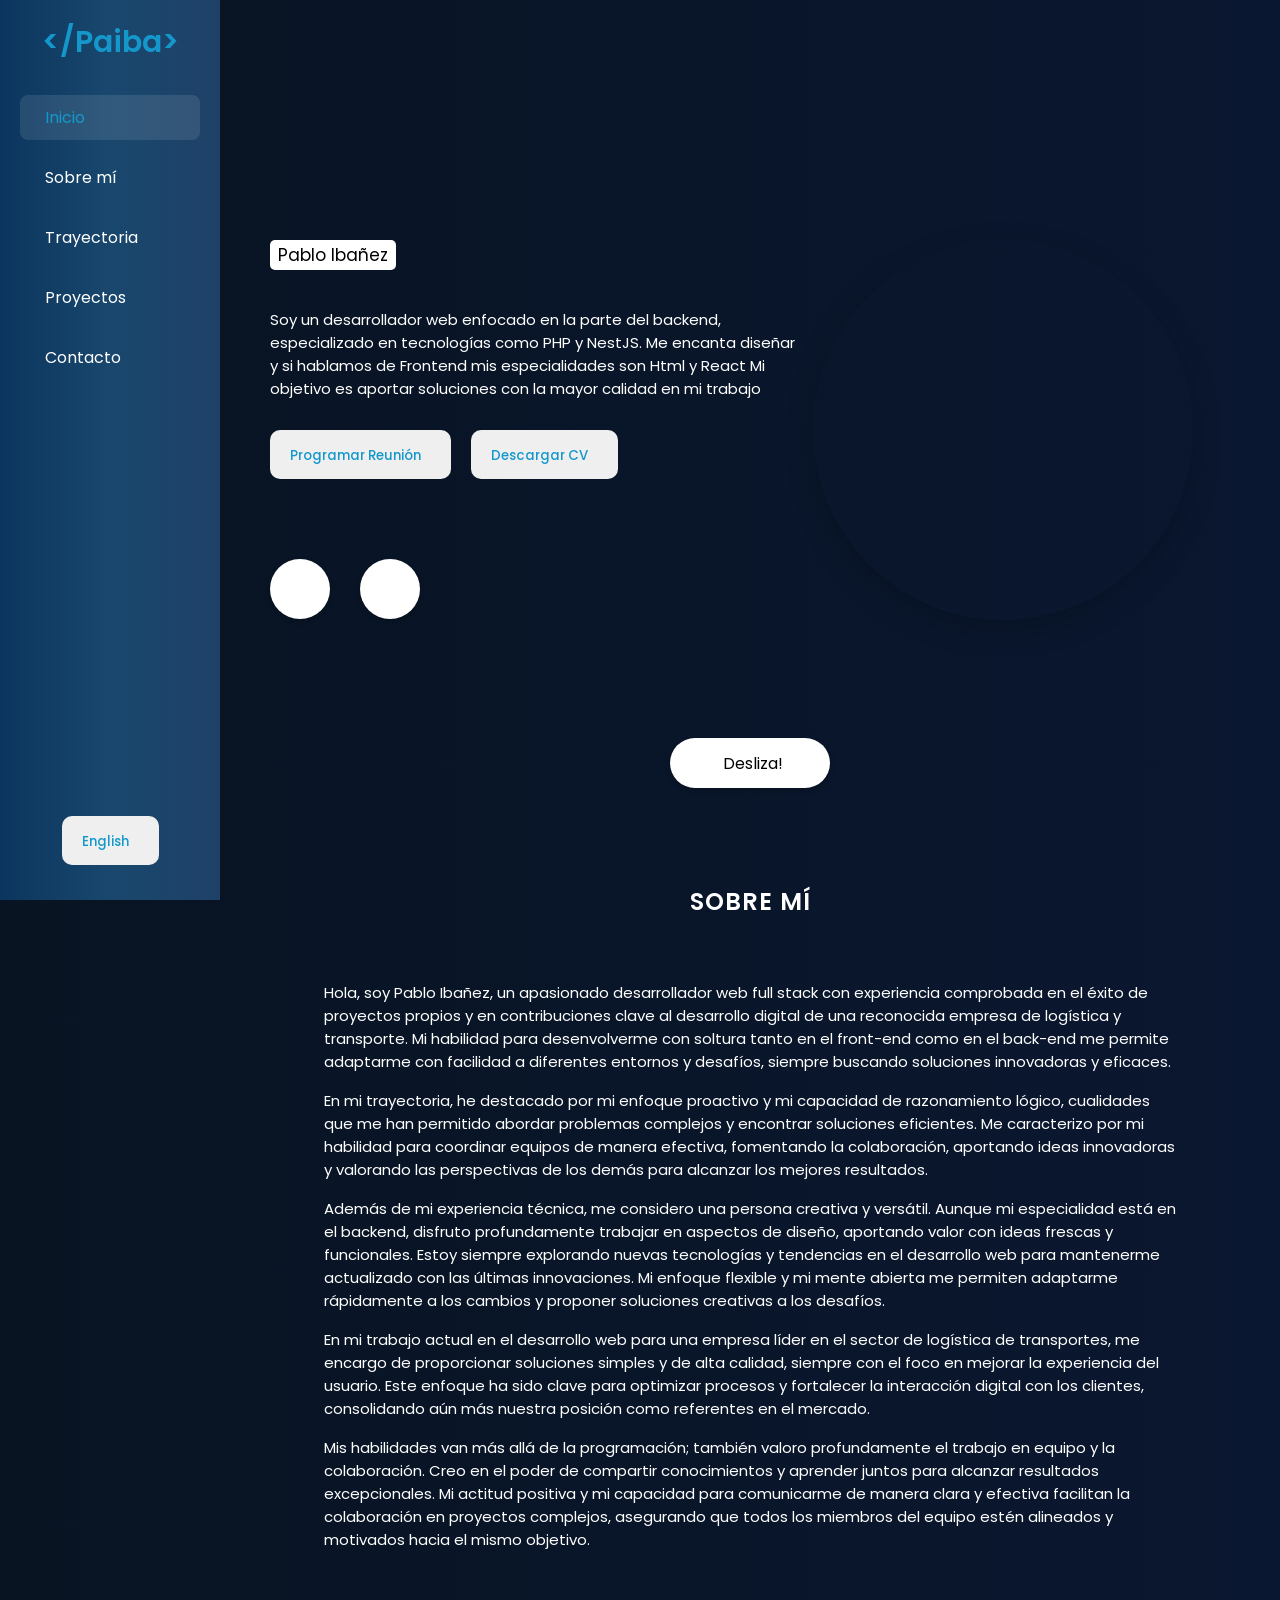
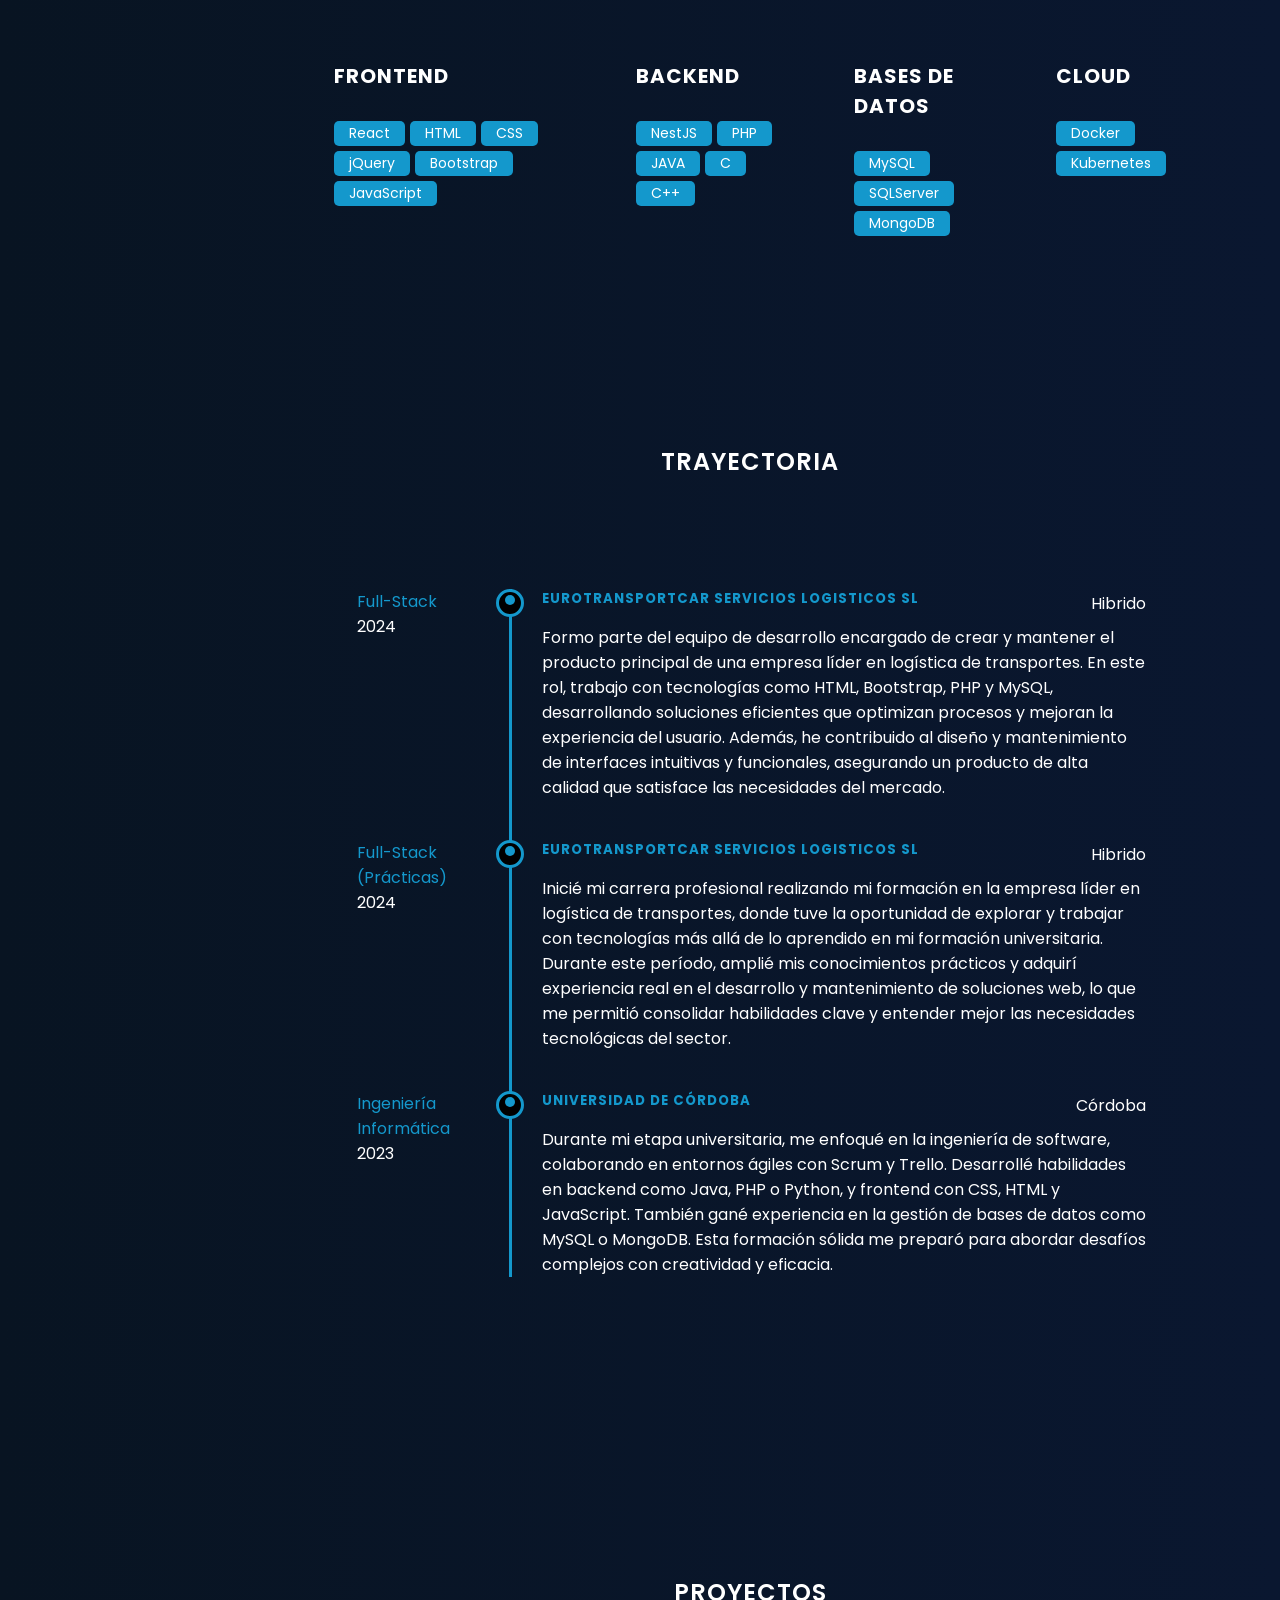
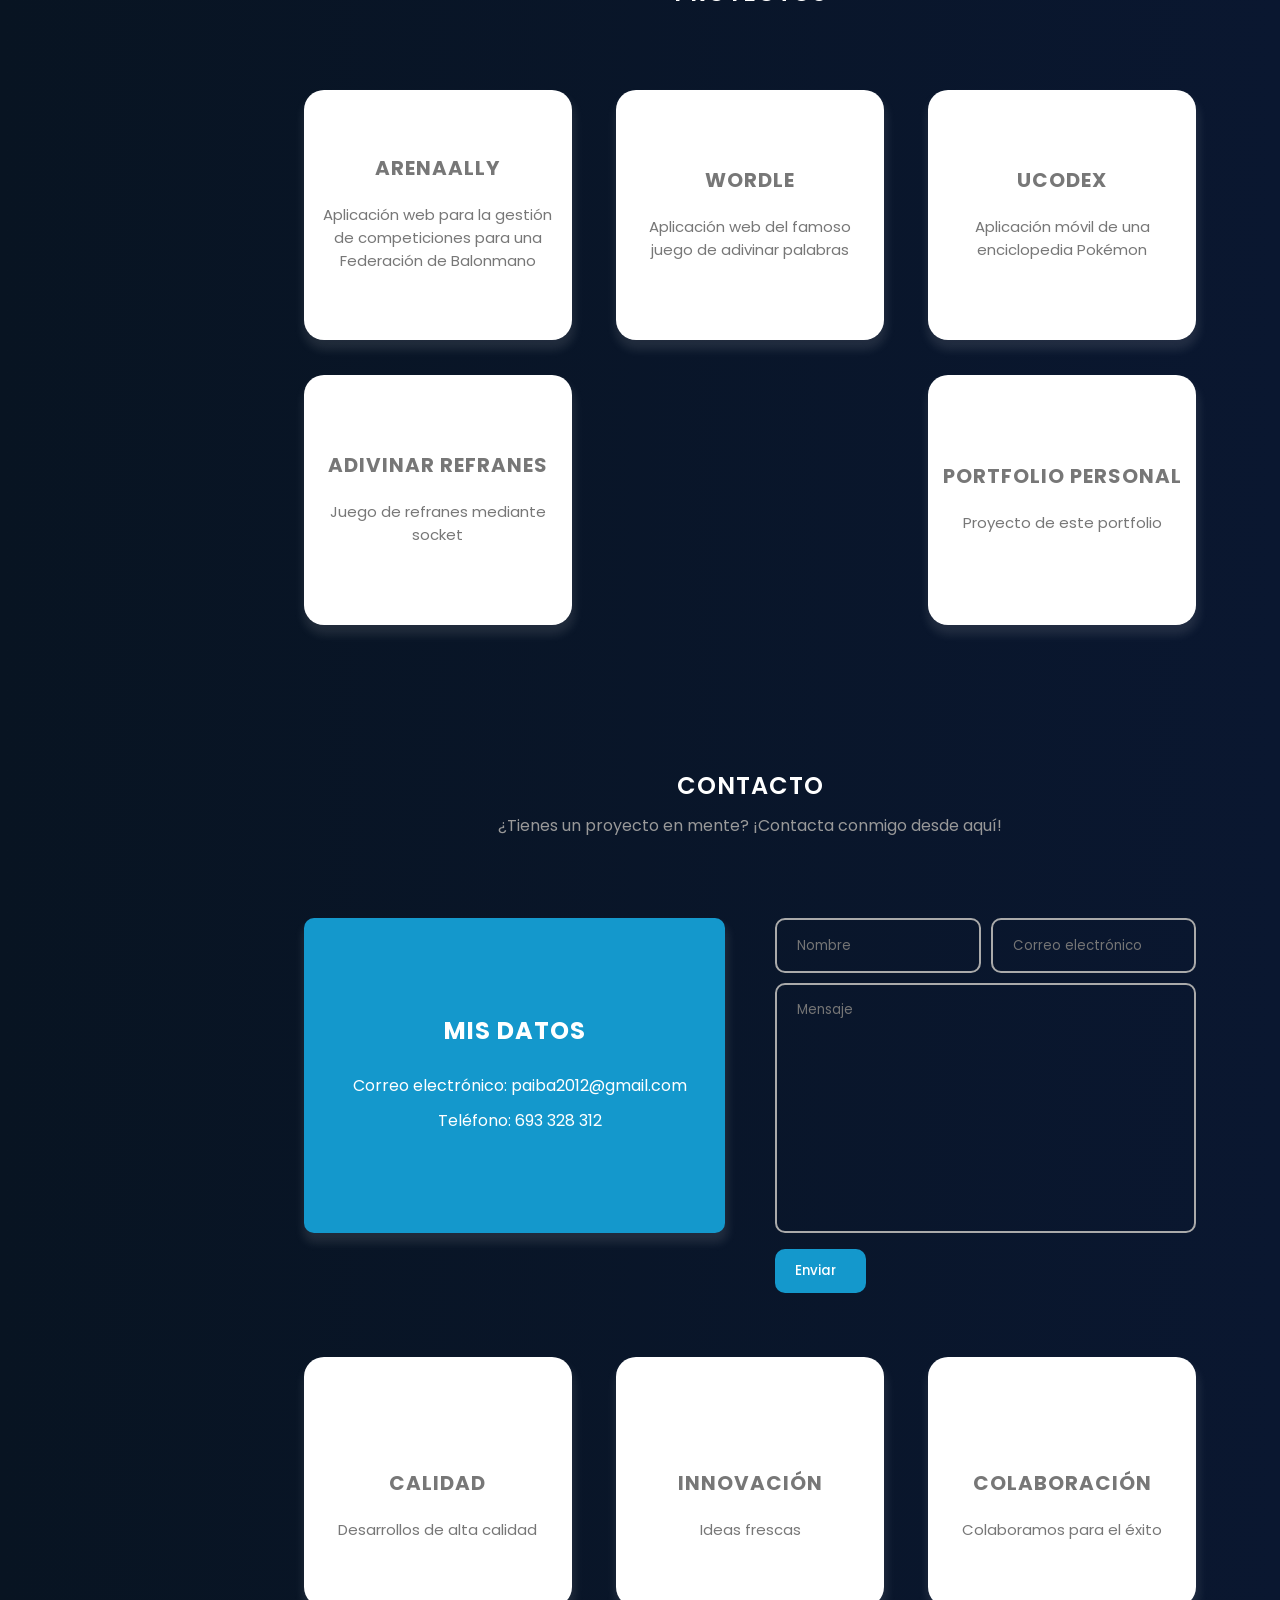
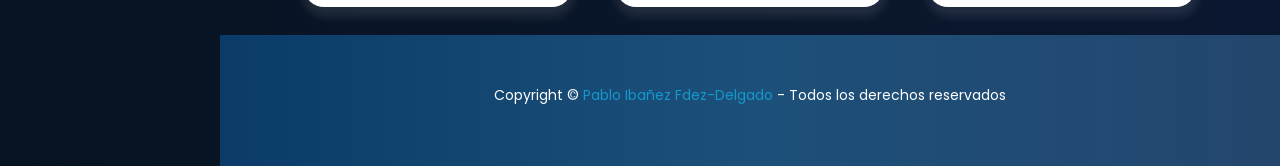
==== commit 41677490: "new structure for portfolio" ====
--- a/index2.html
+++ b/index2.html
@@ -8,7 +8,8 @@
     <link rel="stylesheet" href="https://unicons.iconscout.com/release/v4.0.8/css/line.css">
 
     <!-- --------- CSS ---------- -->
-    <link rel="stylesheet" href="assets/css/style2.css">
+    <link rel="stylesheet" href="assets/css/style3.css">
+    <link rel="stylesheet" href="assets/css/sidebar.css">
 
     <!-- --------- FAVICON ---------- -->
     <link rel="shortcut icon" href="assets/images/favicon.ico" type="image/x-icon">
@@ -16,305 +17,291 @@
     <title>Portfolio de Pablo | Desarrollador y Programador Web</title>
 </head>
 <body>
-   <div class="container">
-    <!-- --------------- HEADER --------------- -->
-      <nav id="header">
-        <div class="nav-logo">
-            <p class="nav-name">&lt;/Paiba&gt;</p>
+    <!-- Sidebar Navigation -->
+    <nav class="sidebar">
+        <div class="sidebar-logo">&lt;/Paiba&gt;</div>
+        
+        <div class="sidebar-menu">
+            <a href="#home" class="sidebar-link active" data-i18n="home">
+                <i class="uil uil-home"></i>Inicio
+            </a>
+            <a href="#about" class="sidebar-link" data-i18n="about">
+                <i class="uil uil-user"></i>Sobre mí
+            </a>
+            <a href="#trajectory" class="sidebar-link" data-i18n="trajectory">
+                <i class="uil uil-chart-line"></i>Trayectoria
+            </a>
+            <a href="#projects" class="sidebar-link" data-i18n="projects">
+                <i class="uil uil-folder"></i>Proyectos
+            </a>
+            <a href="#contact" class="sidebar-link" data-i18n="contact">
+                <i class="uil uil-envelope"></i>Contacto
+            </a>
         </div>
-        <div class="nav-menu" id="myNavMenu">
-            <ul class="nav_menu_list">
-                <li class="nav_list">
-                    <a href="#home" class="nav-link active-link" data-i18n="home">Inicio</a>
-                    <div class="circle"></div>
-                </li>
-                <li class="nav_list">
-                    <a href="#about" class="nav-link" data-i18n="about">Sobre mí</a>
-                    <div class="circle"></div>
-                </li>
-                <li class="nav_list">
-                    <a href="#trajectory" class="nav-link" data-i18n="trajectory">Trayectoria</a>
-                    <div class="circle"></div>
-                </li>
-                <li class="nav_list">
-                    <a href="#projects" class="nav-link" data-i18n="projects">Proyectos</a>
-                    <div class="circle"></div>
-                </li>
-                <li class="nav_list">
-                    <a href="#contact" class="nav-link" data-i18n="contact">Contacto</a>
-                    <div class="circle"></div>
-                </li>
-                <li class="nav_list nav-button-responsive">
-                    <button class="btn" onclick="toggleLanguage()"><span data-i18n="language">English</span> <i class="uil uil-language"></i></button>
-                </li>
-            </ul>
-        </div>
-        <div class="nav-button">
+
+        <div class="sidebar-language-toggle">
             <button class="btn" onclick="toggleLanguage()"><span data-i18n="language">English</span> <i class="uil uil-language"></i></button>
         </div>
-        <div class="nav-menu-btn">
-            <i class="uil uil-bars" onclick="myMenuFunction()"></i>
+
+    </nav>
+
+    <!-- Botón de toggle para móviles -->
+    <button class="sidebar-toggle" onclick="toggleSidebar()">
+        <i class="uil uil-bars"></i>
+    </button>
+
+    <!-- Main Content -->
+    <main class="main-content">
+        <div class="container">
+            <!-- Sección de Inicio -->
+            <section class="featured-box" id="home">
+                <div class="featured-text">
+                    <div class="featured-text-card">
+                        <span>Pablo Ibañez</span>
+                    </div>
+                    <div class="featured-name">
+                        <p><span class="typedText"></span></p>
+                    </div>
+                    <div class="featured-text-info">
+                        <p data-i18n="developerDescription">Soy un desarrollador web enfocado en la parte del backend, especializado en tecnologías como PHP y NestJS. Me encanta diseñar y si hablamos de Frontend mis especialidades son Html y React  Mi objetivo es aportar soluciones con la mayor calidad en mi trabajo </p>
+                    </div>            
+                    <div class="featured-text-btn">
+                        <button class="btn" id="scheduleMeetingBtn"><span data-i18n="scheduleMeeting">Programar Reunión</span> <i class="uil uil-meeting-board"></i></button>
+                        <button class="btn" onclick="downloadCV()"><span data-i18n="downloadCV">Descargar CV</span> <i class="uil uil-file-alt"></i></button>
+                    </div>
+                    <div class="social_icons">
+                        <div class="icon"><a href="https://www.linkedin.com/in/pablo-iba%C3%B1ez-fern%C3%A1ndez-delgado-39039823b/"><i class="uil uil-linkedin-alt" style="font-size: 20px;"></i></a></div>
+                        <div class="icon"><a href="https://github.com/Paiba01"><i class="uil uil-github-alt" style="font-size: 20px;"></i></a></div>
+                    </div>
+                </div>
+                <div class="featured-image">
+                    <div class="image ">
+                        <img src="assets/images/paiba-lg-img.png" alt="Profile">
+                    </div>
+                </div>
+                
+                <div class="scroll-icon-box" >
+                    <a href="#about" class="scroll-btn" style="margin-bottom: 2em;">
+                        <i class="uil uil-sort"></i>
+                        <p data-i18n="discoverMore">Desliza!</p>
+                    </a>
+                </div>
+            </section>
+
+            <!-- Resto de secciones (Sobre mí, Trayectoria, Proyectos, Contacto) -->
+            <section class="section" id="about">
+                <div class="top-header" style="margin-bottom:2em;">
+                    <h1 data-i18n="about">Sobre mí</h1>
+                </div>
+                <div class="row">
+                    <div class="about-info">
+                        <div class="mb-4">
+                            <p data-i18n="paragraph1">Hola, soy Pablo Ibañez, un apasionado desarrollador web full stack con experiencia comprobada en el éxito de proyectos propios y en contribuciones clave al desarrollo digital de una reconocida empresa de logística y transporte. Mi habilidad para desenvolverme con soltura tanto en el front-end como en el back-end me permite adaptarme con facilidad a diferentes entornos y desafíos, siempre buscando soluciones innovadoras y eficaces.</p>
+                            
+                            <p data-i18n="paragraph2">En mi trayectoria, he destacado por mi enfoque proactivo y mi capacidad de razonamiento lógico, cualidades que me han permitido abordar problemas complejos y encontrar soluciones eficientes. Me caracterizo por mi habilidad para coordinar equipos de manera efectiva, fomentando la colaboración, aportando ideas innovadoras y valorando las perspectivas de los demás para alcanzar los mejores resultados.</p>
+                            
+                            <p data-i18n="paragraph3">Además de mi experiencia técnica, me considero una persona creativa y versátil. Aunque mi especialidad está en el backend, disfruto profundamente trabajar en aspectos de diseño, aportando valor con ideas frescas y funcionales. Estoy siempre explorando nuevas tecnologías y tendencias en el desarrollo web para mantenerme actualizado con las últimas innovaciones. Mi enfoque flexible y mi mente abierta me permiten adaptarme rápidamente a los cambios y proponer soluciones creativas a los desafíos.</p>
+                            
+                            <p data-i18n="paragraph4">En mi trabajo actual en el desarrollo web para una empresa líder en el sector de logística de transportes, me encargo de proporcionar soluciones simples y de alta calidad, siempre con el foco en mejorar la experiencia del usuario. Este enfoque ha sido clave para optimizar procesos y fortalecer la interacción digital con los clientes, consolidando aún más nuestra posición como referentes en el mercado.</p>
+                            
+                            <p data-i18n="paragraph5">Mis habilidades van más allá de la programación; también valoro profundamente el trabajo en equipo y la colaboración. Creo en el poder de compartir conocimientos y aprender juntos para alcanzar resultados excepcionales. Mi actitud positiva y mi capacidad para comunicarme de manera clara y efectiva facilitan la colaboración en proyectos complejos, asegurando que todos los miembros del equipo estén alineados y motivados hacia el mismo objetivo.</p>
+                            
+                            <!-- <p data-i18n="paragraph6">En resumen, soy un desarrollador web apasionado, orientado a resultados y listo para enfrentar cualquier desafío que se presente. Siempre estoy en busca de oportunidades emocionantes para seguir aprendiendo y creciendo en el mundo del desarrollo web.</p> -->
+                        </div>
+                            
+                        <div class="row">
+                            <div class="skills-box">
+                                <div class="skills-header">
+                                    <h3>Frontend</h3>
+                                </div>
+                                <div class="skills-list">
+                                    <span>React</span>
+                                    <span>HTML</span>
+                                    <span>CSS</span>
+                                    <span>jQuery</span>
+                                    <span>Bootstrap</span>
+                                    <span>JavaScript</span>
+                                </div>
+                            </div>
+                            <div class="skills-box">
+                                <div class="skills-header">
+                                    <h3>Backend</h3>
+                                </div>
+                                <div class="skills-list">
+                                    <span>NestJS</span>
+                                    <span>PHP</span>
+                                    <span>JAVA</span>
+                                    <span>C</span>
+                                    <span>C++</span>
+                                </div>
+                            </div>
+                            <div class="skills-box">
+                                <div class="skills-header">
+                                    <h3 data-i18n="databasesTitle">Bases de datos</h3>
+                                </div>
+                                <div class="skills-list">
+                                    <span>MySQL</span>
+                                    <span>SQLServer</span>
+                                    <span>MongoDB</span>
+                                </div>
+                            </div>
+                            <div class="skills-box">
+                                <div class="skills-header">
+                                    <h3>Cloud</h3>
+                                </div>
+                                <div class="skills-list">
+                                    <span>Docker</span>
+                                    <span>Kubernetes</span>
+                                </div>
+                            </div>
+                        </div>
+                    </div>
+                </div>
+            </section>
+
+            <section class="section" id="trajectory">
+                <div class="top-header">
+                    <h1 data-i18n="trajectory">Trayectoria</h1>
+                </div>
+                <div class="row">
+                    <div class="about-info">
+                        <div class="container">
+                            <div class="experience">
+                              <div class="item">
+                                <h5 class="company-name" data-i18n="eurotransportcarTitle">Eurotransportcar servicios logisticos SL</h5>
+                                <div class="location"><i class="uil uil-laptop" aria-hidden="true"></i> <span data-i18n="eurotransportcarLocation">Hibrido</span></div>
+                                <div class="job-info">
+                                  <div class="title"><span data-i18n="eurotransportcarJobTitle">Full-Stack</span></div>
+                                  <div>2024</div>
+                                </div>
+                                <div class="mt-2">
+                                  <ul class="fa-ul custom-list">
+                                    <li data-i18n="eurotransportcarDescription">Formo parte del equipo de desarrollo encargado de crear y mantener el producto principal de una empresa líder en logística de transportes. En este rol, trabajo con tecnologías como HTML, Bootstrap, PHP y MySQL, desarrollando soluciones eficientes que optimizan procesos y mejoran la experiencia del usuario. Además, he contribuido al diseño y mantenimiento de interfaces intuitivas y funcionales, asegurando un producto de alta calidad que satisface las necesidades del mercado.</li>
+                                  </ul>
+                                </div>
+                              </div>
+                          
+                              <div class="item">
+                                <h5 class="company-name" data-i18n="eurotransportcarPracticesTitle">Eurotransportcar servicios logisticos SL</h5>
+                                <div class="location"><i class="uil uil-laptop" aria-hidden="true"></i> <span data-i18n="eurotransportcarPracticesLocation">Hibrido</span></div>
+                                <div class="job-info">
+                                  <div class="title" data-i18n="eurotransportcarPracticesJobTitle">Full-Stack (Prácticas)</div>
+                                  <div>2024</div>
+                                </div>
+                                <div class="mt-2">
+                                    <ul class="fa-ul custom-list">
+                                        <li data-i18n="eurotransportcarPracticesDescription">Inicié mi carrera profesional realizando mi formación en la empresa líder en logística de transportes, donde tuve la oportunidad de explorar y trabajar con tecnologías más allá de lo aprendido en mi formación universitaria. Durante este período, amplié mis conocimientos prácticos y adquirí experiencia real en el desarrollo y mantenimiento de soluciones web, lo que me permitió consolidar habilidades clave y entender mejor las necesidades tecnológicas del sector.</li>
+                                    </ul>
+                                </div>
+                              </div>
+    
+                              <div class="item">
+                                <h5 class="company-name" data-i18n="universidadDeCordobaTitle">Universidad de Córdoba</h5>
+                                <div class="location"><i class="uil uil-map-marker" aria-hidden="true"></i> <span data-i18n="universidadDeCordobaLocation">Córdoba</span></div>
+                                <div class="job-info">
+                                  <div class="title" data-i18n="universidadDeCordobaJobTitle">Ingeniería Informática</div>
+                                  <div>2023</div>
+                                </div>
+                                <div class="mt-2">
+                                    <ul class="fa-ul custom-list">
+                                        <li data-i18n="universidadDeCordobaDescription">Durante mi etapa universitaria, me enfoqué en la ingeniería de software, colaborando en entornos ágiles con Scrum y Trello. Desarrollé habilidades en backend como Java, PHP o Python, y frontend con CSS, HTML y JavaScript. También gané experiencia en la gestión de bases de datos como MySQL o MongoDB. Esta formación sólida me preparó para abordar desafíos complejos con creatividad y eficacia.</li>
+                                    </ul>
+                                </div>
+                              </div>
+    
+                            </div>
+                        </div>
+                    </div>
+                </div>
+            </section>
+
+            <section class="section" id="projects">
+                <div class="top-header">
+                    <h1 data-i18n="projects">Proyectos</h1>
+                </div>
+                <div class="project-container">
+                    <div class="project-box" onclick="redirectProject('https://github.com/Paiba01/ArenaAlly')">
+                        <i class="uil uil-football" style="margin-bottom:-0.5em;"></i>
+                        <h3 data-i18n="arenaAllyTitle">ArenaAlly</h3>
+                        <label data-i18n="arenaAllyDescription">Aplicación web para la gestión de competiciones para una Federación de Balonmano</label>
+                    </div>
+                    
+                    <div class="project-box" onclick="redirectProject('https://github.com/Paiba01/Wordle')">
+                        <i class="uil uil-font" style="margin-bottom:-0.5em;"></i>
+                        <h3 data-i18n="wordleTitle">Wordle</h3>
+                        <label data-i18n="wordleDescription">Aplicación web del famoso juego de adivinar palabras</label>
+                    </div>
+                    
+                    <div class="project-box" onclick="redirectProject('https://github.com/Paiba01/UcoDex')">
+                        <i class="uil uil-calculator" style="margin-bottom:-0.5em;"></i>
+                        <h3 data-i18n="ucoDexTitle">UcoDex</h3>
+                        <label data-i18n="ucoDexDescription">Aplicación móvil de una enciclopedia Pokémon</label>
+                    </div>
+        
+                    <div class="project-box" onclick="redirectProject('https://github.com/Paiba01/University/tree/main/Redes/Practica%202')">
+                        <i class="uil uil-book-open" style="margin-bottom:-0.5em;"></i>
+                        <h3 data-i18n="adivinarRefranesTitle">Adivinar refranes</h3>
+                        <label data-i18n="adivinarRefranesDescription">Juego de refranes mediante socket</label>
+                    </div>
+        
+                    <div class="project-box" onclick="redirectProject('https://github.com/Paiba01/Portfolio')">
+                        <i class="uil uil-github-alt" style="margin-bottom:-0.5em;"></i>
+                        <h3 data-i18n="portfolioTtile">Portfolio Personal</h3>
+                        <label data-i18n="portfolioDescription">Proyecto de este portfolio</label>
+                    </div>
+                </div>
+            </section>
+
+            <section class="section" id="contact">
+                <div class="top-header">
+                    <h1 data-i18n="contact">Contacto</h1>
+                    <span data-i18n="contactSubtitle">¿Tienes un proyecto en mente? ¡Contacta conmigo desde aquí!</span>
+                </div>
+                <div class="row mb-4">
+                    <div class="col">
+                        <div class="contact-info">
+                            <h2><i class="uil uil-corner-left-down"></i> <span data-i18n="contactInfoTitle">Mis datos</span> <i class="uil uil-corner-right-down"></i></h2>
+                            <p><i class="uil uil-envelope"></i> <span data-i18n="contactEmail">Correo electrónico: paiba2012@gmail.com</span></p>
+                            <p><i class="uil uil-phone"></i> <span data-i18n="contactPhone">Teléfono: 693 328 312</span></p>
+                        </div>
+                    </div>
+                    <div class="col">
+                        <div class="form-control">
+                            <form action="/api/enviar-correo" method="post">
+                                <div class="form-inputs">
+                                    <input type="text" class="input-field" placeholder="Nombre" name="nombre" data-i18n="nombrePlaceholder">
+                                    <input type="text" class="input-field" placeholder="Correo electrónico" name="correo" data-i18n="correoPlaceholder">
+                                </div>
+                                <div class="text-area mt-1">
+                                    <textarea placeholder="Mensaje" name="mensaje" data-i18n="mensajePlaceholder"></textarea>
+                                </div>                            
+                                <div class="form-button mt-1">
+                                    <button class="btn" type="submit"><span data-i18n="contactSubmitButton">Enviar</span> <i class="uil uil-message"></i></button>
+                                </div>
+                            </form>
+                        </div>
+                    </div>
+                </div>
+                <div class="project-container">
+                    <div class="project-box contact-box">
+                        <i class="uil uil-award"></i>
+                        <h3 data-i18n="qualityTitle">Calidad</h3>
+                        <label data-i18n="qualityDescription">Desarrollos de alta calidad</label>
+                    </div>
+                    <div class="project-box contact-box">
+                        <i class="uil uil-lightbulb-alt"></i>
+                        <h3 data-i18n="innovationTitle">Innovación</h3>
+                        <label data-i18n="innovationDescription">Ideas frescas</label>
+                    </div>
+                    <div class="project-box contact-box">
+                        <i class="uil uil-chart-growth"></i>
+                        <h3 data-i18n="collaborationTitle">Colaboración</h3>
+                        <label data-i18n="collaborationDescription">Colaboramos para el éxito</label>
+                    </div>
+                </div>
+            </section>
         </div>
-      </nav>
-
-    <!-- -------------- MAIN ---------------- -->
-    <main class="wrapper">
-       <!-- -------------- FEATURED BOX ---------------- -->
-       <section class="featured-box" id="home">
-          <div class="featured-text">
-            <div class="featured-text-card">
-                <span>Pablo Ibañez</span>
-            </div>
-            <div class="featured-name">
-                <p><span class="typedText"></span></p>
-            </div>
-            <div class="featured-text-info">
-                <p data-i18n="developerDescription">Soy un desarrollador web enfocado en la parte del backend, especializado en tecnologías como PHP y NestJS. Me encanta diseñar y si hablamos de Frontend mis especialidades son Html y React  Mi objetivo es aportar soluciones con la mayor calidad en mi trabajo </p>
-            </div>            
-            <div class="featured-text-btn">
-                <button class="btn" id="scheduleMeetingBtn"><span data-i18n="scheduleMeeting">Programar Reunión</span> <i class="uil uil-meeting-board"></i></button>
-                <button class="btn" onclick="downloadCV()"><span data-i18n="downloadCV">Descargar CV</span> <i class="uil uil-file-alt"></i></button>
-            </div>
-            <div class="social_icons">
-                <div class="icon"><a href="https://www.linkedin.com/in/pablo-iba%C3%B1ez-fern%C3%A1ndez-delgado-39039823b/"><i class="uil uil-linkedin-alt" style="font-size: 20px;"></i></a></div>
-                <div class="icon"><a href="https://github.com/Paiba01"><i class="uil uil-github-alt" style="font-size: 20px;"></i></a></div>
-            </div>
-          </div>
-          <div class="featured-image">
-            <div class="image">
-                <img src="assets/images/paiba-lg-img.png" alt="Profile">
-            </div>
-          </div>
-          
-          <div class="scroll-icon-box" >
-            <a href="#about" class="scroll-btn" style="margin-bottom: 2em;">
-                <i class="uil uil-sort"></i>
-                <p data-i18n="discoverMore">Desliza!</p>
-            </a>
-          </div>
-
-       </section>
-       <!-- -------------- ABOUT BOX ---------------- -->
-       <section class="section" id="about">
-          <div class="top-header" style="margin-bottom:2em;">
-            <h1 data-i18n="about">Sobre mí</h1>
-          </div>
-        <div class="row">
-            <div class="about-info">
-                <div class="mb-4">
-                    <p data-i18n="paragraph1">Hola, soy Pablo Ibañez, un apasionado desarrollador web full stack con experiencia comprobada en el éxito de proyectos propios y en contribuciones clave al desarrollo digital de una reconocida empresa de logística y transporte. Mi habilidad para desenvolverme con soltura tanto en el front-end como en el back-end me permite adaptarme con facilidad a diferentes entornos y desafíos, siempre buscando soluciones innovadoras y eficaces.</p>
-                    
-                    <p data-i18n="paragraph2">En mi trayectoria, he destacado por mi enfoque proactivo y mi capacidad de razonamiento lógico, cualidades que me han permitido abordar problemas complejos y encontrar soluciones eficientes. Me caracterizo por mi habilidad para coordinar equipos de manera efectiva, fomentando la colaboración, aportando ideas innovadoras y valorando las perspectivas de los demás para alcanzar los mejores resultados.</p>
-                    
-                    <p data-i18n="paragraph3">Además de mi experiencia técnica, me considero una persona creativa y versátil. Aunque mi especialidad está en el backend, disfruto profundamente trabajar en aspectos de diseño, aportando valor con ideas frescas y funcionales. Estoy siempre explorando nuevas tecnologías y tendencias en el desarrollo web para mantenerme actualizado con las últimas innovaciones. Mi enfoque flexible y mi mente abierta me permiten adaptarme rápidamente a los cambios y proponer soluciones creativas a los desafíos.</p>
-                    
-                    <p data-i18n="paragraph4">En mi trabajo actual en el desarrollo web para una empresa líder en el sector de logística de transportes, me encargo de proporcionar soluciones simples y de alta calidad, siempre con el foco en mejorar la experiencia del usuario. Este enfoque ha sido clave para optimizar procesos y fortalecer la interacción digital con los clientes, consolidando aún más nuestra posición como referentes en el mercado.</p>
-                    
-                    <p data-i18n="paragraph5">Mis habilidades van más allá de la programación; también valoro profundamente el trabajo en equipo y la colaboración. Creo en el poder de compartir conocimientos y aprender juntos para alcanzar resultados excepcionales. Mi actitud positiva y mi capacidad para comunicarme de manera clara y efectiva facilitan la colaboración en proyectos complejos, asegurando que todos los miembros del equipo estén alineados y motivados hacia el mismo objetivo.</p>
-                    
-                    <!-- <p data-i18n="paragraph6">En resumen, soy un desarrollador web apasionado, orientado a resultados y listo para enfrentar cualquier desafío que se presente. Siempre estoy en busca de oportunidades emocionantes para seguir aprendiendo y creciendo en el mundo del desarrollo web.</p> -->
-                </div>
-                    
-                <div class="row">
-                    <div class="skills-box">
-                        <div class="skills-header">
-                            <h3>Frontend</h3>
-                        </div>
-                        <div class="skills-list">
-                            <span>React</span>
-                            <span>HTML</span>
-                            <span>CSS</span>
-                            <span>jQuery</span>
-                            <span>Bootstrap</span>
-                            <span>JavaScript</span>
-                        </div>
-                    </div>
-                    <div class="skills-box">
-                        <div class="skills-header">
-                            <h3>Backend</h3>
-                        </div>
-                        <div class="skills-list">
-                            <span>NestJS</span>
-                            <span>PHP</span>
-                            <span>JAVA</span>
-                            <span>C</span>
-                            <span>C++</span>
-                        </div>
-                    </div>
-                    <div class="skills-box">
-                        <div class="skills-header">
-                            <h3 data-i18n="databasesTitle">Bases de datos</h3>
-                        </div>
-                        <div class="skills-list">
-                            <span>MySQL</span>
-                            <span>SQLServer</span>
-                            <span>MongoDB</span>
-                        </div>
-                    </div>
-                    <div class="skills-box">
-                        <div class="skills-header">
-                            <h3>Cloud</h3>
-                        </div>
-                        <div class="skills-list">
-                            <span>Docker</span>
-                            <span>Kubernetes</span>
-                        </div>
-                    </div>
-                </div>
-            </div>
-        </div>
-        </section>
-
-        <!-- -------------- ABOUT BOX ---------------- -->
-        <section class="section" id="trajectory">
-            <div class="top-header">
-                <h1 data-i18n="trajectory">Trayectoria</h1>
-            </div>
-            <div class="row">
-                <div class="about-info">
-                    <div class="container">
-                        <div class="experience">
-                          <div class="item">
-                            <h5 class="company-name" data-i18n="eurotransportcarTitle">Eurotransportcar servicios logisticos SL</h5>
-                            <div class="location"><i class="uil uil-laptop" aria-hidden="true"></i> <span data-i18n="eurotransportcarLocation">Hibrido</span></div>
-                            <div class="job-info">
-                              <div class="title"><span data-i18n="eurotransportcarJobTitle">Full-Stack</span></div>
-                              <div>2024</div>
-                            </div>
-                            <div class="mt-2">
-                              <ul class="fa-ul custom-list">
-                                <li data-i18n="eurotransportcarDescription">Formo parte del equipo de desarrollo encargado de crear y mantener el producto principal de una empresa líder en logística de transportes. En este rol, trabajo con tecnologías como HTML, Bootstrap, PHP y MySQL, desarrollando soluciones eficientes que optimizan procesos y mejoran la experiencia del usuario. Además, he contribuido al diseño y mantenimiento de interfaces intuitivas y funcionales, asegurando un producto de alta calidad que satisface las necesidades del mercado.</li>
-                              </ul>
-                            </div>
-                          </div>
-                      
-                          <div class="item">
-                            <h5 class="company-name" data-i18n="eurotransportcarPracticesTitle">Eurotransportcar servicios logisticos SL</h5>
-                            <div class="location"><i class="uil uil-laptop" aria-hidden="true"></i> <span data-i18n="eurotransportcarPracticesLocation">Hibrido</span></div>
-                            <div class="job-info">
-                              <div class="title" data-i18n="eurotransportcarPracticesJobTitle">Full-Stack (Prácticas)</div>
-                              <div>2024</div>
-                            </div>
-                            <div class="mt-2">
-                                <ul class="fa-ul custom-list">
-                                    <li data-i18n="eurotransportcarPracticesDescription">Inicié mi carrera profesional realizando mi formación en la empresa líder en logística de transportes, donde tuve la oportunidad de explorar y trabajar con tecnologías más allá de lo aprendido en mi formación universitaria. Durante este período, amplié mis conocimientos prácticos y adquirí experiencia real en el desarrollo y mantenimiento de soluciones web, lo que me permitió consolidar habilidades clave y entender mejor las necesidades tecnológicas del sector.</li>
-                                </ul>
-                            </div>
-                          </div>
-
-                          <div class="item">
-                            <h5 class="company-name" data-i18n="universidadDeCordobaTitle">Universidad de Córdoba</h5>
-                            <div class="location"><i class="uil uil-map-marker" aria-hidden="true"></i> <span data-i18n="universidadDeCordobaLocation">Córdoba</span></div>
-                            <div class="job-info">
-                              <div class="title" data-i18n="universidadDeCordobaJobTitle">Ingeniería Informática</div>
-                              <div>2023</div>
-                            </div>
-                            <div class="mt-2">
-                                <ul class="fa-ul custom-list">
-                                    <li data-i18n="universidadDeCordobaDescription">Durante mi etapa universitaria, me enfoqué en la ingeniería de software, colaborando en entornos ágiles con Scrum y Trello. Desarrollé habilidades en backend como Java, PHP o Python, y frontend con CSS, HTML y JavaScript. También gané experiencia en la gestión de bases de datos como MySQL o MongoDB. Esta formación sólida me preparó para abordar desafíos complejos con creatividad y eficacia.</li>
-                                </ul>
-                            </div>
-                          </div>
-
-                        </div>
-                    </div>
-                </div>
-            </div>
-        </section>
-
-       <!-- -------------- PROJECT BOX ---------------- -->
-
-       <section class="section" id="projects">
-          <div class="top-header">
-              <h1 data-i18n="projects">Proyectos</h1>
-          </div>
-          <div class="project-container">
-            
-            <div class="project-box" onclick="redirectProject('https://github.com/Paiba01/ArenaAlly')">
-                <i class="uil uil-football" style="margin-bottom:-0.5em;"></i>
-                <h3 data-i18n="arenaAllyTitle">ArenaAlly</h3>
-                <label data-i18n="arenaAllyDescription">Aplicación web para la gestión de competiciones para una Federación de Balonmano</label>
-            </div>
-            
-            <div class="project-box" onclick="redirectProject('https://github.com/Paiba01/Wordle')">
-                <i class="uil uil-font" style="margin-bottom:-0.5em;"></i>
-                <h3 data-i18n="wordleTitle">Wordle</h3>
-                <label data-i18n="wordleDescription">Aplicación web del famoso juego de adivinar palabras</label>
-            </div>
-            
-            <div class="project-box" onclick="redirectProject('https://github.com/Paiba01/UcoDex')">
-                <i class="uil uil-calculator" style="margin-bottom:-0.5em;"></i>
-                <h3 data-i18n="ucoDexTitle">UcoDex</h3>
-                <label data-i18n="ucoDexDescription">Aplicación móvil de una enciclopedia Pokémon</label>
-            </div>
-
-            <div class="project-box" onclick="redirectProject('https://github.com/Paiba01/University/tree/main/Redes/Practica%202')">
-                <i class="uil uil-book-open" style="margin-bottom:-0.5em;"></i>
-                <h3 data-i18n="adivinarRefranesTitle">Adivinar refranes</h3>
-                <label data-i18n="adivinarRefranesDescription">Juego de refranes mediante socket</label>
-            </div>
-
-            <div class="project-box" onclick="redirectProject('https://github.com/Paiba01/Portfolio')">
-                <i class="uil uil-github-alt" style="margin-bottom:-0.5em;"></i>
-                <h3 data-i18n="portfolioTtile">Portfolio Personal</h3>
-                <label data-i18n="portfolioDescription">Proyecto de este portfolio</label>
-            </div>
-          </div>
-       </section>
-
-       <!-- -------------- CONTACT BOX ---------------- -->
-
-       <section class="section" id="contact">
-            <div class="top-header">
-                <h1 data-i18n="contact">Contacto</h1>
-                <span data-i18n="contactSubtitle">¿Tienes un proyecto en mente? ¡Contacta conmigo desde aquí!</span>
-            </div>
-            <div class="row mb-4">
-                <div class="col">
-                    <div class="contact-info">
-                        <h2><i class="uil uil-corner-left-down"></i> <span data-i18n="contactInfoTitle">Mis datos</span> <i class="uil uil-corner-right-down"></i></h2>
-                        <p><i class="uil uil-envelope"></i> <span data-i18n="contactEmail">Correo electrónico: paiba2012@gmail.com</span></p>
-                        <p><i class="uil uil-phone"></i> <span data-i18n="contactPhone">Teléfono: 693 328 312</span></p>
-                    </div>
-                </div>
-                <div class="col">
-                    <div class="form-control">
-                        <form action="/api/enviar-correo" method="post">
-                            <div class="form-inputs">
-                                <input type="text" class="input-field" placeholder="Nombre" name="nombre" data-i18n="nombrePlaceholder">
-                                <input type="text" class="input-field" placeholder="Correo electrónico" name="correo" data-i18n="correoPlaceholder">
-                            </div>
-                            <div class="text-area mt-1">
-                                <textarea placeholder="Mensaje" name="mensaje" data-i18n="mensajePlaceholder"></textarea>
-                            </div>                            
-                            <div class="form-button mt-1">
-                                <button class="btn" type="submit"><span data-i18n="contactSubmitButton">Enviar</span> <i class="uil uil-message"></i></button>
-                            </div>
-                        </form>
-                    </div>
-                </div>
-            </div>
-            <div class="project-container">
-                <div class="project-box contact-box">
-                    <i class="uil uil-award"></i>
-                    <h3 data-i18n="qualityTitle">Calidad</h3>
-                    <label data-i18n="qualityDescription">Desarrollos de alta calidad</label>
-                </div>
-                <div class="project-box contact-box">
-                    <i class="uil uil-lightbulb-alt"></i>
-                    <h3 data-i18n="innovationTitle">Innovación</h3>
-                    <label data-i18n="innovationDescription">Ideas frescas</label>
-                </div>
-                <div class="project-box contact-box">
-                    <i class="uil uil-chart-growth"></i>
-                    <h3 data-i18n="collaborationTitle">Colaboración</h3>
-                    <label data-i18n="collaborationDescription">Colaboramos para el éxito</label>
-                </div>
-            </div>                                
-        </section>
-
     </main>
-
 
     <!-- --------------- FOOTER --------------- -->
     <footer>
@@ -323,16 +310,16 @@
         </div>
     </footer>
 
-    </div>
-
-
     <!-- ----- TYPING JS Link ----- -->
     <script src="https://unpkg.com/typed.js@2.0.16/dist/typed.umd.js"></script>
 
-       <!-- ----- SCROLL REVEAL JS Link----- -->
+    <!-- ----- SCROLL REVEAL JS Link----- -->
     <script src="https://unpkg.com/scrollreveal"></script>
 
     <!-- ----- MAIN JS ----- -->
     <script src="assets/js/main.js"></script>
+    
+    <!-- ----- SIDEBAR JS ----- -->
+    <script src="assets/js/sidebar.js"></script>
 </body>
 </html>
--- a/assets/css/style3.css
+++ b/assets/css/style3.css
@@ -0,0 +1,1043 @@
+/* ----- POPPINS FONT Link ----- */
+@import url('https://fonts.googleapis.com/css2?family=Poppins:wght@400;500;600;700&display=swap');
+
+/* ----- VARIABLES ----- */
+:root{
+    --body-color: rgb(250, 250, 250);
+    --color-white: rgb(255, 255, 255);
+
+    --text-color-second: rgb(255, 255, 255);
+    --text-color-third: rgb(30, 159, 171);
+
+    --first-color: rgb(20, 152, 204);
+    --first-color-hover: rgb(40, 91, 212);
+
+    --second-color: rgb(0, 201, 255);
+    --third-color: rgb(192, 166, 49);
+    --first-shadow-color: rgba(248, 248, 248, 0.1);
+}
+
+/* ----- BASE ----- */
+*{
+    margin: 0;
+    padding: 0;
+    box-sizing: border-box;
+    font-family: 'Poppins', sans-serif;
+}
+
+/* ----- SMOOTH SCROLL ----- */
+html{
+    scroll-behavior: smooth;
+}
+
+/* ----- CHANGE THE SCROLL BAR DESIGN ----- */
+::-webkit-scrollbar{
+    width: 10px;
+    border-radius: 25px;
+}
+::-webkit-scrollbar-track{
+    background: #f1f1f1;
+}
+::-webkit-scrollbar-thumb{
+    background: #ccc;
+    border-radius: 30px;
+}
+::-webkit-scrollbar-thumb:hover{
+    background: #bbb;
+}
+
+/* ---##-- REUSABLE CSS --##--- */
+
+/* ----- GLOBAL BUTTON DESIGN ----- */
+.btn{
+    font-weight: 500;
+    padding: 12px 20px;
+    background: #efefef;
+    border: none;
+    border-radius: 10px;
+    cursor: pointer;
+    transition: .4s;
+    color: var(--first-color);
+}
+.btn>i{
+    margin-left: 10px;
+}
+.btn:hover{
+    background: var(--first-color);
+    color: var(--color-white);
+}
+
+/* ----- GLOBAL ICONS DESIGN ----- */
+i{
+    font-size: 16px;
+}
+
+/* ------- BASE -------- */
+body{
+    overflow-x: hidden;
+    background: linear-gradient(to right, #081422, #0a1730);
+}
+.container{
+    overflow-x: hidden;
+    width: 100%;
+    position: relative;
+}
+
+/* ----- WRAPPER DESIGN ----- */
+.wrapper{
+    padding-inline: 10vw;
+}
+
+/* ----- FEATURED BOX ----- */
+.featured-box{
+    position: relative;
+    display: flex;
+    height: 100vh;
+    min-height: 700px;
+}
+
+/* ----- FEATURED TEXT BOX ----- */
+.featured-text{
+    position: relative;
+    display: flex;
+    justify-content: center;
+    align-content: center;
+    min-height: 80vh;
+    flex-direction: column;
+    width: 50%;
+    padding-left: 20px;
+}
+.featured-text-card span{
+    background: var(--color-white);
+    color: black;
+    padding: 3px 8px;
+    font-size: 17px;
+    border-radius: 5px;
+}
+
+.featured-name{
+    font-size: 50px;
+    font-weight: 600;
+    color: var(--text-color-second);
+    margin-block: 20px;
+}
+.typedText{
+    text-transform: capitalize;
+    color: var(--first-color);
+}
+.featured-text-info{
+    font-size: 15px;
+    margin-bottom: 30px;
+    color: var(--text-color-second);
+}
+.featured-text-btn{
+    display: flex;
+    gap: 20px;
+}
+.featured-text-btn>.blue-btn{
+    background: var(--first-color);
+    color: var(--color-white);
+}
+.featured-text-btn>.blue-btn:hover{
+    background: var(--first-color-hover);
+}
+.social_icons{
+    display: flex;
+    margin-top: 5em;
+    gap: 30px;
+}
+.icon{
+    display: flex;
+    justify-content: center;
+    align-items: center;
+    width: 60px;
+    height: 60px;
+    border-radius: 50%;
+    background-color: #ffffff;
+    box-shadow: 0px 2px 5px 0px rgba(0, 0, 0, 0.25);
+    cursor: pointer;
+}
+.icon:hover{
+    background-color: var(--first-color);
+}
+
+.icon:hover a{
+    color: #ffffff;
+}
+
+/* ----- FEATURED IMAGE BOX ----- */
+.featured-image {
+    display: flex;
+    justify-content: center; /* Centrar horizontalmente */
+    align-items: center; /* Centrar verticalmente */
+    min-height: 80vh;
+    width: 50%;
+    padding-right: 50px; /* Añadir padding para separar de otros elementos */
+}
+
+.image {
+    margin: auto 0;
+    width: 380px;
+    height: 380px;
+    border-radius: 50%; /* Forma redonda actual */
+    overflow: hidden;
+    box-shadow: 0 10px 30px rgba(0,0,0,0.2); /* Sombra suave */
+    transition: transform 0.3s ease;
+}
+
+.image:hover {
+    transform: scale(1.05); /* Efecto hover sutil */
+}
+
+.image img {
+    width: 100%;
+    height: 100%;
+    object-fit: cover;
+}
+
+/* Alternativas de forma */
+.image.square {
+    border-radius: 20px; /* Cuadrado con bordes redondeados */
+}
+
+.image.hexagon {
+    clip-path: polygon(50% 0%, 100% 25%, 100% 75%, 50% 100%, 0% 75%, 0% 25%);
+}
+
+.image.triangle {
+    clip-path: polygon(50% 0%, 0% 100%, 100% 100%);
+}
+
+/* Responsive adjustments */
+@media only screen and (max-width: 900px) {
+    .featured-image {
+        width: 100%;
+        padding-right: 0;
+        margin-bottom: 30px;
+    }
+    
+    .image {
+        width: 250px;
+        height: 250px;
+    }
+}
+
+.scroll-btn{
+   position: absolute;
+   bottom: 0;
+   left: 50%;
+   translate: -50%;
+   display: flex;
+   justify-content: center;
+   align-items: center;
+   width: 160px;
+   height: 50px;
+   gap: 5px;
+   text-decoration: none;
+   color: #000000;
+   background: var(--color-white);
+   border-radius: 30px;
+   box-shadow: 0 2px 5px 0 rgba(0, 0, 0, 0.25);
+}
+.scroll-btn i{
+    font-size: 20px;
+}
+
+/* ----- MAIN BOX ----- */
+.section{
+    padding-block: 6em;
+}
+.row{
+    display: flex;
+    justify-content: space-between;
+    width: 100%;
+    gap: 50px;
+}
+.col{
+    display: flex;
+    width: 50%;
+}
+
+/* -- ## --- RESUABLE CSS -- ## -- */
+.top-header{
+    text-align: center;
+    margin-bottom: 5em;
+}
+.top-header h1{
+    font-weight: 600;
+    color: var(--text-color-second);
+    margin-bottom: 10px;
+}
+.top-header span{
+    color: #999;
+}
+h3{
+    font-size: 20px;
+    font-weight: 600;
+    color: #777;
+    margin-bottom: 15px;
+}
+
+/* Estilos para la navegación lateral */
+body {
+    display: flex;
+    overflow-x: hidden;
+    min-height: 100vh;
+    position: relative;
+}
+
+.sidebar {
+    width: 220px; /* Reducido de 250px a 220px */
+    background: linear-gradient(to right, #0b355e, #19476d, #1f4168);
+    display: flex;
+    flex-direction: column;
+    padding: 20px;
+    position: fixed;
+    top: 0;
+    left: 0;
+    height: 100vh;
+    transition: .3s;
+    z-index: 100;
+}
+
+.main-content {
+    width: calc(100% - 220px); /* Ajustado al nuevo ancho */
+    margin-left: 220px;
+    padding: 20px; /* Añadido padding para evitar desbordamiento */
+    min-height: 100vh;
+    display: flex;
+    flex-direction: column;
+}
+
+.container {
+    flex-grow: 1;
+    padding-bottom: 60px; /* Espacio para el footer */
+}
+
+.featured-box {
+    display: flex;
+    align-items: center; /* Centrar verticalmente */
+    height: 90vh; /* Reducir altura */
+    min-height: 600px;
+    max-height: 800px;
+    padding-top: 20px; /* Añadir un poco de padding superior */
+}
+
+.featured-text {
+    width: 60%; /* Ajustar ancho */
+    padding-left: 30px;
+    display: flex;
+    flex-direction: column;
+    justify-content: center;
+}
+
+.section {
+    padding: 4em; /* Reducido el padding de las secciones */
+}
+
+.project-container {
+    gap: 15px; /* Reducido el gap entre proyectos */
+    justify-content: center;
+}
+
+.project-box {
+    width: calc(33.333% - 15px); /* Ajuste para 3 columnas con gap */
+    margin-bottom: 15px;
+}
+
+footer {
+    width: calc(100% - 220px);
+    margin-left: 220px;
+    position: absolute;
+    bottom: 0;
+    left: 0;
+}
+
+/* Responsive adjustments */
+@media only screen and (max-width: 900px) {
+    .sidebar {
+        width: 100%;
+        height: auto;
+    }
+
+    .main-content {
+        width: 100%;
+        margin-left: 0;
+        padding: 10px;
+    }
+
+    .project-box {
+        width: calc(50% - 15px); /* 2 columnas en tablets */
+    }
+
+    footer {
+        width: 100%;
+        margin-left: 0;
+    }
+}
+
+@media only screen and (max-width: 540px) {
+    .project-box {
+        width: 100%; /* 1 columna en móviles */
+    }
+}
+
+
+/* Ajustes de responsividad */
+@media only screen and (max-width: 900px) {
+    body {
+        flex-direction: column;
+    }
+
+    .sidebar {
+        position: fixed;
+        top: 0;
+        left: -100%;
+        width: 100%;
+        height: 100vh;
+        z-index: 1000;
+        transition: left 0.3s ease;
+    }
+
+    .sidebar.active {
+        left: 0;
+    }
+
+    .main-content {
+        width: 100%;
+        margin-left: 0;
+    }
+
+    .featured-text {
+        padding-left: 20px;
+    }
+
+    .sidebar-toggle {
+        display: block;
+        position: fixed;
+        top: 20px;
+        left: 20px;
+        z-index: 1100;
+        background: var(--first-color);
+        color: white;
+        padding: 10px;
+        border-radius: 5px;
+    }
+}
+
+/* Resto de estilos para el sidebar (links, botones, etc.) permanecen igual */
+.sidebar-logo {
+    color: var(--first-color);
+    font-size: 30px;
+    font-weight: 600;
+    text-align: center;
+    margin-bottom: 30px;
+}
+
+.sidebar-menu {
+    display: flex;
+    flex-direction: column;
+    gap: 15px;
+}
+
+.sidebar-link {
+    display: flex;
+    align-items: center;
+    color: var(--text-color-second);
+    text-decoration: none;
+    padding: 10px 15px;
+    border-radius: 8px;
+    transition: all 0.3s ease;
+}
+
+.sidebar-link i {
+    margin-right: 10px;
+    font-size: 20px;
+}
+
+.sidebar-link.active {
+    background: rgba(255, 255, 255, 0.1);
+    color: var(--first-color);
+}
+
+.sidebar-link:hover {
+    background: rgba(255, 255, 255, 0.05);
+}
+
+.sidebar-language-toggle {
+    margin-top: auto;
+    display: flex;
+    justify-content: center;
+    padding: 15px;
+}
+
+.sidebar-language-toggle button {
+    font-weight: 500;
+    padding: 12px 20px;
+    background: #efefef;
+    border: none;
+    border-radius: 10px;
+    cursor: pointer;
+    transition: .4s;
+    color: var(--first-color);
+}
+
+.sidebar-language-toggle button>i{
+    margin-left: 10px;
+}
+.sidebar-language-toggle button:hover{
+    background: var(--first-color);
+    color: var(--color-white);
+}
+
+.sidebar-toggle {
+    display: none;
+}
+
+/* ----- ABOUT INFO ----- */
+.about-info{
+    position: relative;
+    display: flex;
+    align-items: center;
+    flex-direction: column;
+    padding-block: 30px 70px;
+    padding-inline: 20px;
+    width: 100%;
+    border-radius: 20px;
+}
+.about-info p{
+    text-align: left;
+    font-size: 15px;
+    color: #ffffff;
+    margin-bottom: 1rem;
+}
+.about-btn button{
+    position: absolute;
+    right: 20px;
+    bottom: 20px;
+    background: var(--first-color);
+    color: var(--color-white);
+    border-radius: 30px;
+}
+.about-btn button:hover{
+    background: var(--first-color-hover);
+}
+
+/* ----- EXPERIENCE ----- */
+
+.experience-info{
+    position: relative;
+    display: flex;
+    align-items: center;
+    flex-direction: column;
+    padding-block: 30px 30px;
+    padding-inline: 20px;
+    width: 100%;
+    border-radius: 20px;
+}
+.experience-info p{
+    text-align: center;
+    font-size: 15px;
+    color: #777;
+}
+.experience-btn button{
+    position: absolute;
+    right: 20px;
+    bottom: 20px;
+    background: var(--first-color);
+    color: var(--color-white);
+    border-radius: 30px;
+}
+.experience-btn button:hover{
+    background: var(--first-color-hover);
+}
+
+/* ----- ABOUT / SKILLS BOX ----- */
+.skills-box{
+    margin: 10px;
+}
+.skills-header{
+    margin-bottom: 30px;
+    color: var(--color-white);
+}
+.skills-header h3{
+    color: var(--color-white);
+}
+.skills-list{
+    display: flex;
+    flex-wrap: wrap;
+    gap: 5px;
+}
+.skills-list span{
+    font-size: 14px;
+    background: var(--first-color);
+    color: var(--color-white);
+    padding: 2px 15px;
+    border-radius: 5px;
+}
+
+
+/* ----- PROJECTS BOX ----- */
+.project-container{
+    display: flex;
+    width: 100%;
+    justify-content: space-between;
+    gap: 20px;
+    flex-wrap: wrap;
+}
+.project-box{
+    position: relative;
+    display: flex;
+    justify-content: center;
+    align-items: center;
+    flex-direction: column;
+    width: 30%;
+    height: 250px;
+    background: var(--color-white);
+    border-radius: 20px;
+    box-shadow: 1px 8px 10px 2px var(--first-shadow-color);
+    overflow: hidden;
+    cursor: pointer;
+}
+.contact-box{
+    cursor: auto !important;
+}
+.project-box>i{
+    font-size: 50px;
+    color: var(--first-color);
+    margin-bottom: 25px;
+}
+.project-box label{
+    font-size: 15px;
+    color: #777;
+}
+.project-box::after, .contact-info::after {
+    content: "";
+    position: absolute;
+    /* Cambiamos el posicionamiento inicial al centro */
+    top: 50%;
+    left: 50%;
+    transform: translate(-50%, -50%) scale(0);
+    background: var(--first-color);
+    width: 100%;
+    height: 100%;
+    transition: 0.5s ease-out;
+    z-index: 1;
+    /* Agregamos una propiedad border-radius para hacer la expansión más suave */
+    border-radius: 50%;
+}
+
+.project-box:hover.project-box::after,
+.contact-info:hover.contact-info::after {
+    /* En lugar de mover desde abajo, escalamos desde el centro */
+    transform: translate(-50%, -50%) scale(2);
+    border-radius: 0;
+}
+.project-box:hover.project-box i,
+.project-box:hover.project-box>h3,
+.project-box:hover.project-box>label{
+    color: var(--color-white);
+    z-index: 2;
+}
+
+/* ----- CONTACT BOX ----- */
+.contact-info{
+    position: relative;
+    display: flex;
+    flex-direction: column;
+    justify-content: center;
+    align-items: center;
+    padding: 20px 30px;
+    width: 100%;
+    height: 315px;
+    background: var(--first-color);
+    border-radius: 10px;
+    box-shadow: 1px 8px 10px 2px var(--first-shadow-color);
+    overflow: hidden;
+}
+.contact-info>h2{
+    color: var(--color-white);
+    margin-bottom: 20px;
+}
+.contact-info>p{
+    display: flex;
+    align-items: center;
+    gap: 10px;
+    color: var(--color-white);
+    margin-block: 5px;
+}
+.contact-info p>i{
+    font-size: 18px;
+}
+.contact-info::after{
+    background: var(--color-white);
+}
+.contact-info:hover.contact-info h2,
+.contact-info:hover.contact-info p,
+.contact-info:hover.contact-info i{
+    color: #777;
+    z-index: 2;
+}
+
+/* ----- CONTACT FORM ----- */
+.form-control{
+    display: flex;
+    flex-direction: column;
+    gap: 10px;
+    width: 100%;
+}
+.form-inputs{
+    display: flex;
+    gap: 10px;
+    width: 100%;
+}
+.input-field{
+    width: 50%;
+    height: 55px;
+    background: transparent;
+    border: 2px solid #AAA;
+    border-radius: 10px;
+    padding-inline: 20px;
+    outline: none;
+    color: #ffffff;
+}
+textarea{
+    width: 100%;
+    height: 250px;
+    background: transparent;
+    border: 2px solid #AAA;
+    border-radius: 10px;
+    padding: 15px 20px;
+    outline: none;
+    resize: none;
+    color: #ffffff;
+}
+.form-button>.btn{
+    display: flex;
+    align-items: center;
+    justify-content: center;
+    background: var(--first-color);
+    color: var(--color-white);
+}
+.form-button>.btn:hover{
+    background: #ffffff;
+    color: var(--first-color);
+}
+.form-button i{
+    font-size: 18px;
+    rotate: -45deg;
+}
+
+/* ----- FOOTER BOX ----- */
+footer{
+    display: flex;
+    justify-content: center;
+    align-items: center;
+    flex-direction: column;
+    row-gap: 30px;
+    background: linear-gradient(to right, #0b3c69, #1c507a, #24466d);;
+    padding-block: 40px 60px;
+}
+.top-footer p{
+    font-size: 25px;
+    font-weight: 600;
+}
+.middle-footer .footer-menu{
+    display: flex;
+}
+.footer_menu_list{
+    list-style: none;
+}
+.footer_menu_list a{
+    text-decoration: none;
+    color: var(--text-color-second);
+    font-weight: 500;
+    margin-inline: 20px;
+}
+.footer-social-icons{
+    display: flex;
+    gap: 30px;   
+}
+.bottom-footer{
+    font-size: 14px;
+    margin-top: 10px;
+    color: #ffffff;
+    text-align: center;
+}
+.nav-button-responsive{
+    display: none;
+}
+
+
+@media only screen and (max-width: 1024px){
+    .featured-text{
+        padding: 0;
+    }
+    .image, .image img{
+        width: 320px;
+        height: 320px;
+    }
+}
+
+@media only screen and (max-width: 900px) {
+    .featured-box{
+        flex-direction: column;
+        justify-content: center;
+        height: 100vh;
+    }
+    .featured-text{
+        width: 100%;
+        order: 2;
+        justify-content: center;
+        align-content: flex-start;
+        min-height: 60vh;
+    }
+    .social_icons{
+        margin-top: 2em;
+    }
+    .featured-image{
+        order: 1;
+        justify-content: center;
+        min-height: 150px;
+        width: 100%;
+        margin-top: 65px;
+    }
+    .image, .image img{
+        width: 150px;
+        height: 150px;
+    }
+    .row{
+        display: flex;
+        flex-direction: column;
+        justify-content: center;
+        gap: 50px;
+    }
+    .col{
+        display: flex;
+        justify-content: center;
+        width: 100%;
+    }
+    .about-info, .contact-info{
+        width: 100%;
+    }
+    .project-container{
+        justify-content: center;
+    }
+    .project-box{
+        width: 80%;
+    }
+    .contact-info a{
+        color: var(--color-white) !important;
+    }
+    .contact-info:hover a{
+        color: #777 !important;
+    }
+}
+
+@media only screen and (max-width: 540px){
+    .featured-name{
+        font-size: 20px;
+    }
+    .project-box{
+        width: 100%;
+    }
+    .form-inputs{
+        flex-direction: column;
+    }
+    .input-field{
+        width: 100%;
+    }
+}
+
+/* Utilidades y clases adicionales */
+.mb-2 { margin-bottom: 2rem; }
+.mb-4 { margin-bottom: 4rem; }
+.mt-2 { margin-top: 1rem; }
+.mt-1 { margin-top: 0.6rem; }
+.custom-list { 
+    list-style-type: none; 
+    color: #ffffff; 
+}
+.project-box label {
+    text-align: center;
+    margin-left: 1em;
+    margin-right: 1em;
+}
+
+/* Imports de fuentes y librerías externas */
+@import url("https://cdnjs.cloudflare.com/ajax/libs/twitter-bootstrap/4.1.1/css/bootstrap.css");
+@import url("https://cdnjs.cloudflare.com/ajax/libs/font-awesome/4.7.0/css/font-awesome.min.css");
+@import url("https://fonts.googleapis.com/css?family=Maven+Pro:400,500,700,900");
+@import url("https://fonts.googleapis.com/css?family=Cabin:700");
+
+h1, h2, h3, h4, h5, h6 {
+  font-weight: 700;
+  letter-spacing: 1px;
+  text-transform: uppercase;
+}
+
+a {
+  transition: all 0.2s ease-in-out;
+  color: var(--first-color);
+}
+a:hover, a:focus {
+  text-decoration: none;
+  color: var(--first-color);
+}
+
+.sectionHeading {
+  margin-bottom: 20px;
+  color: var(--first-color);
+}
+
+::-moz-selection {
+  background: #fcfcfc;
+  background: rgba(224, 224, 224, 0.2);
+  text-shadow: none;
+}
+
+::selection {
+  background: #fcfcfc;
+  background: rgba(224, 224, 224, 0.2);
+  text-shadow: none;
+}
+
+img::-moz-selection {
+  background: transparent;
+}
+
+img::selection {
+  background: transparent;
+}
+
+img::-moz-selection {
+  background: transparent;
+}
+
+.shadow-nohover {
+  box-shadow: 0px 2px 4px -1px rgba(0, 0, 0, 0.2), 0px 4px 5px 0px rgba(0, 0, 0, 0.14), 0px 1px 10px 0px rgba(0, 0, 0, 0.12);
+  transition: box-shadow 0.28s cubic-bezier(0.4, 0, 0.2, 1);
+}
+
+@-webkit-keyframes animatop {
+  0% {
+    opacity: 0;
+    bottom: -500px;
+  }
+  100% {
+    opacity: 1;
+    bottom: 0px;
+  }
+}
+
+@keyframes animatop {
+  0% {
+    opacity: 0;
+    bottom: -500px;
+  }
+  100% {
+    opacity: 1;
+    bottom: 0px;
+  }
+}
+@-webkit-keyframes rotatemagic {
+  0% {
+    opacity: 0;
+    transform: rotate(0deg);
+    top: -24px;
+    left: -253px;
+  }
+  100% {
+    transform: rotate(-30deg);
+    top: -24px;
+    left: -78px;
+  }
+}
+@keyframes rotatemagic {
+  0% {
+    opacity: 0;
+    transform: rotate(0deg);
+    top: -24px;
+    left: -253px;
+  }
+  100% {
+    transform: rotate(-30deg);
+    top: -24px;
+    left: -78px;
+  }
+}
+h3 {
+  margin: 20px 0;
+}
+
+.experience {
+  border-left: 3px solid var(--first-color);
+  padding: 0 30px;
+  margin-left: 185px;
+}
+@media (max-width: 767px) {
+  .experience {
+    margin-left: 0;
+    padding-right: 0;
+  }
+}
+.experience .item {
+  position: relative;
+  margin-bottom: 40px;
+}
+.experience .item::before {
+  content: "";
+  position: absolute;
+  left: -46px;
+  top: 0;
+  width: 22px;
+  height: 22px;
+  border-radius: 50%;
+  background: #000000;
+  border: 3px solid var(--first-color);
+}
+.experience .item::after {
+  content: "";
+  position: absolute;
+  left: -37px;
+  top: 6px;
+  width: 10px;
+  height: 10px;
+  border-radius: 50%;
+  background: var(--first-color);
+}
+.experience .company-name {
+  color: var(--first-color);
+}
+.experience .location {
+  position: absolute;
+  right: 0;
+  top: 2px;
+  color: #ffffff;
+}
+.experience .location .fa {
+  margin-right: 8px;
+  color: #ffffff;
+}
+.experience .job-info {
+  position: absolute;
+  left: -185px;
+  top: 0;
+  width: 120px;
+  color: #ffffff;
+}
+.experience .job-info .title {
+  color: var(--first-color);
+}
+@media (max-width: 767px) {
+  .experience .job-info {
+    position: static;
+    margin-bottom: 1rem;
+  }
+  .experience .location {
+    position: static;
+    right: 0;
+    top: 2px;
+    color: #ffffff;
+  }
+}
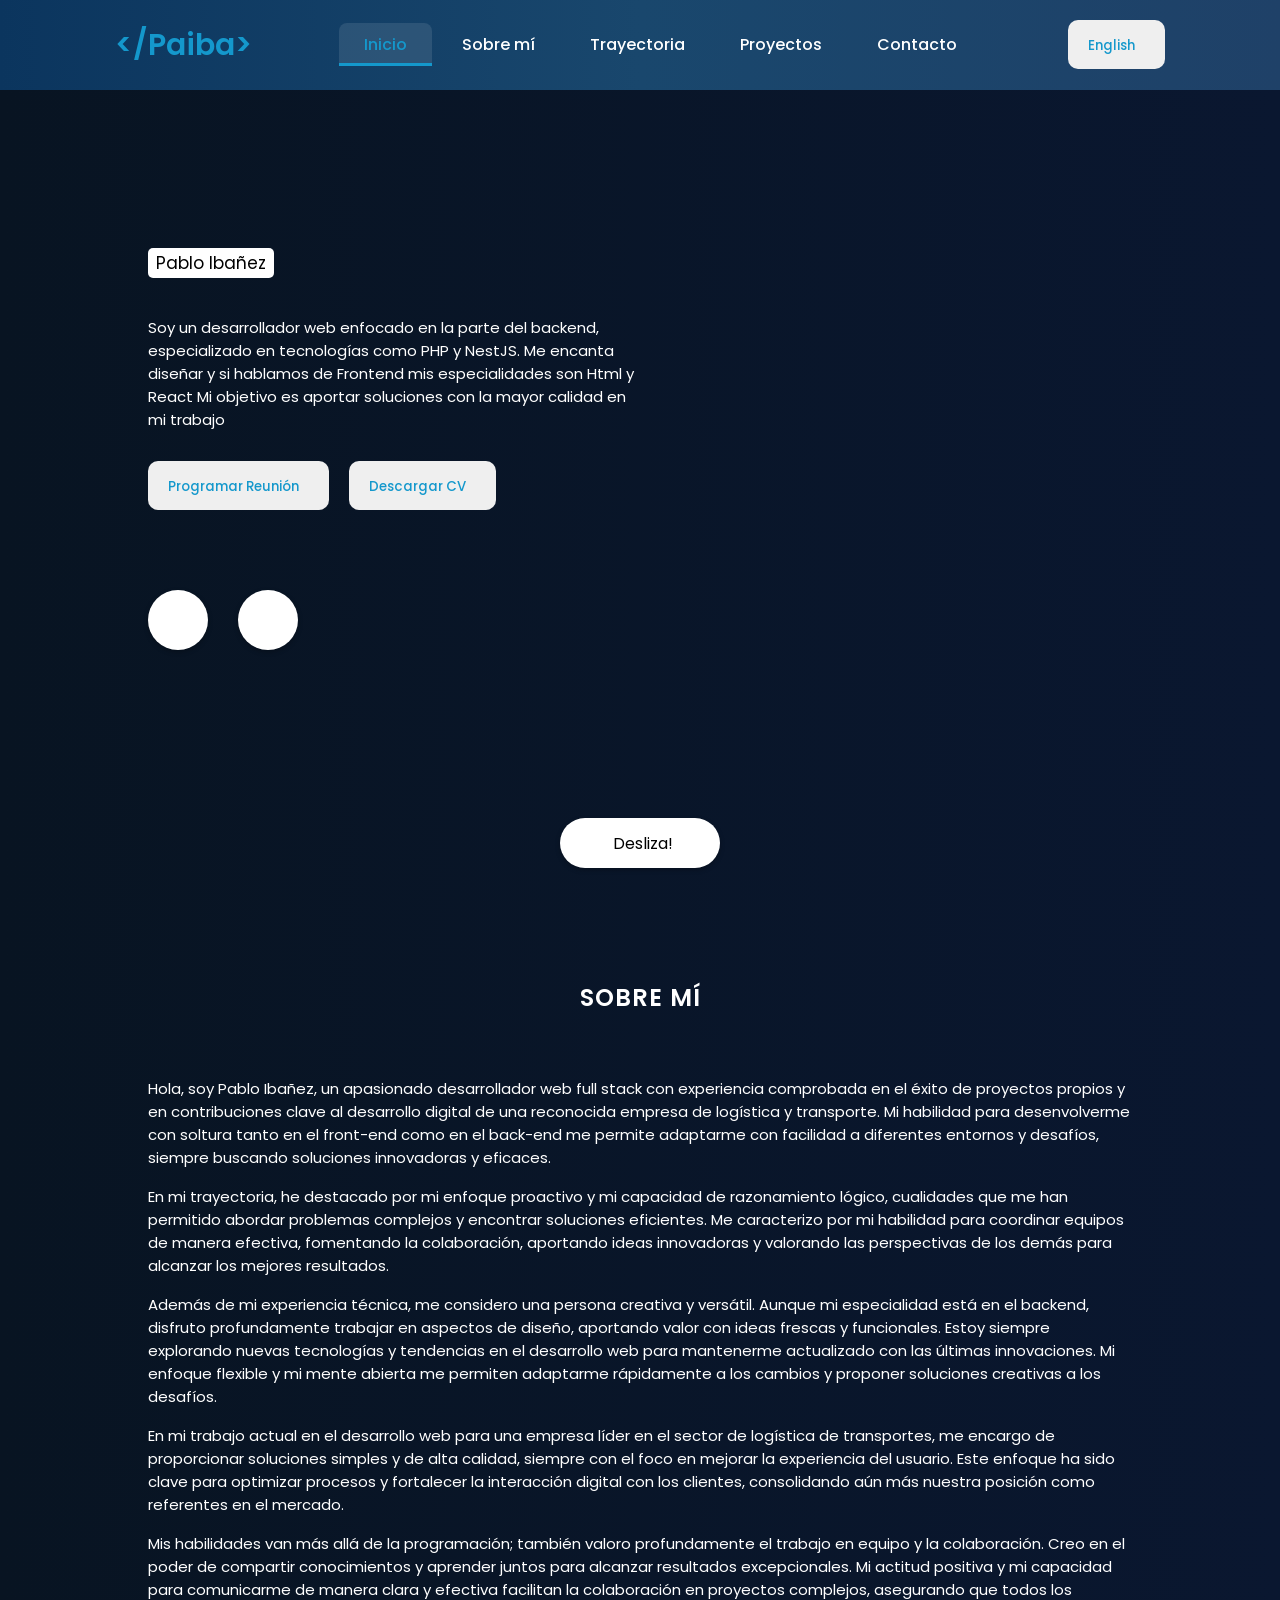
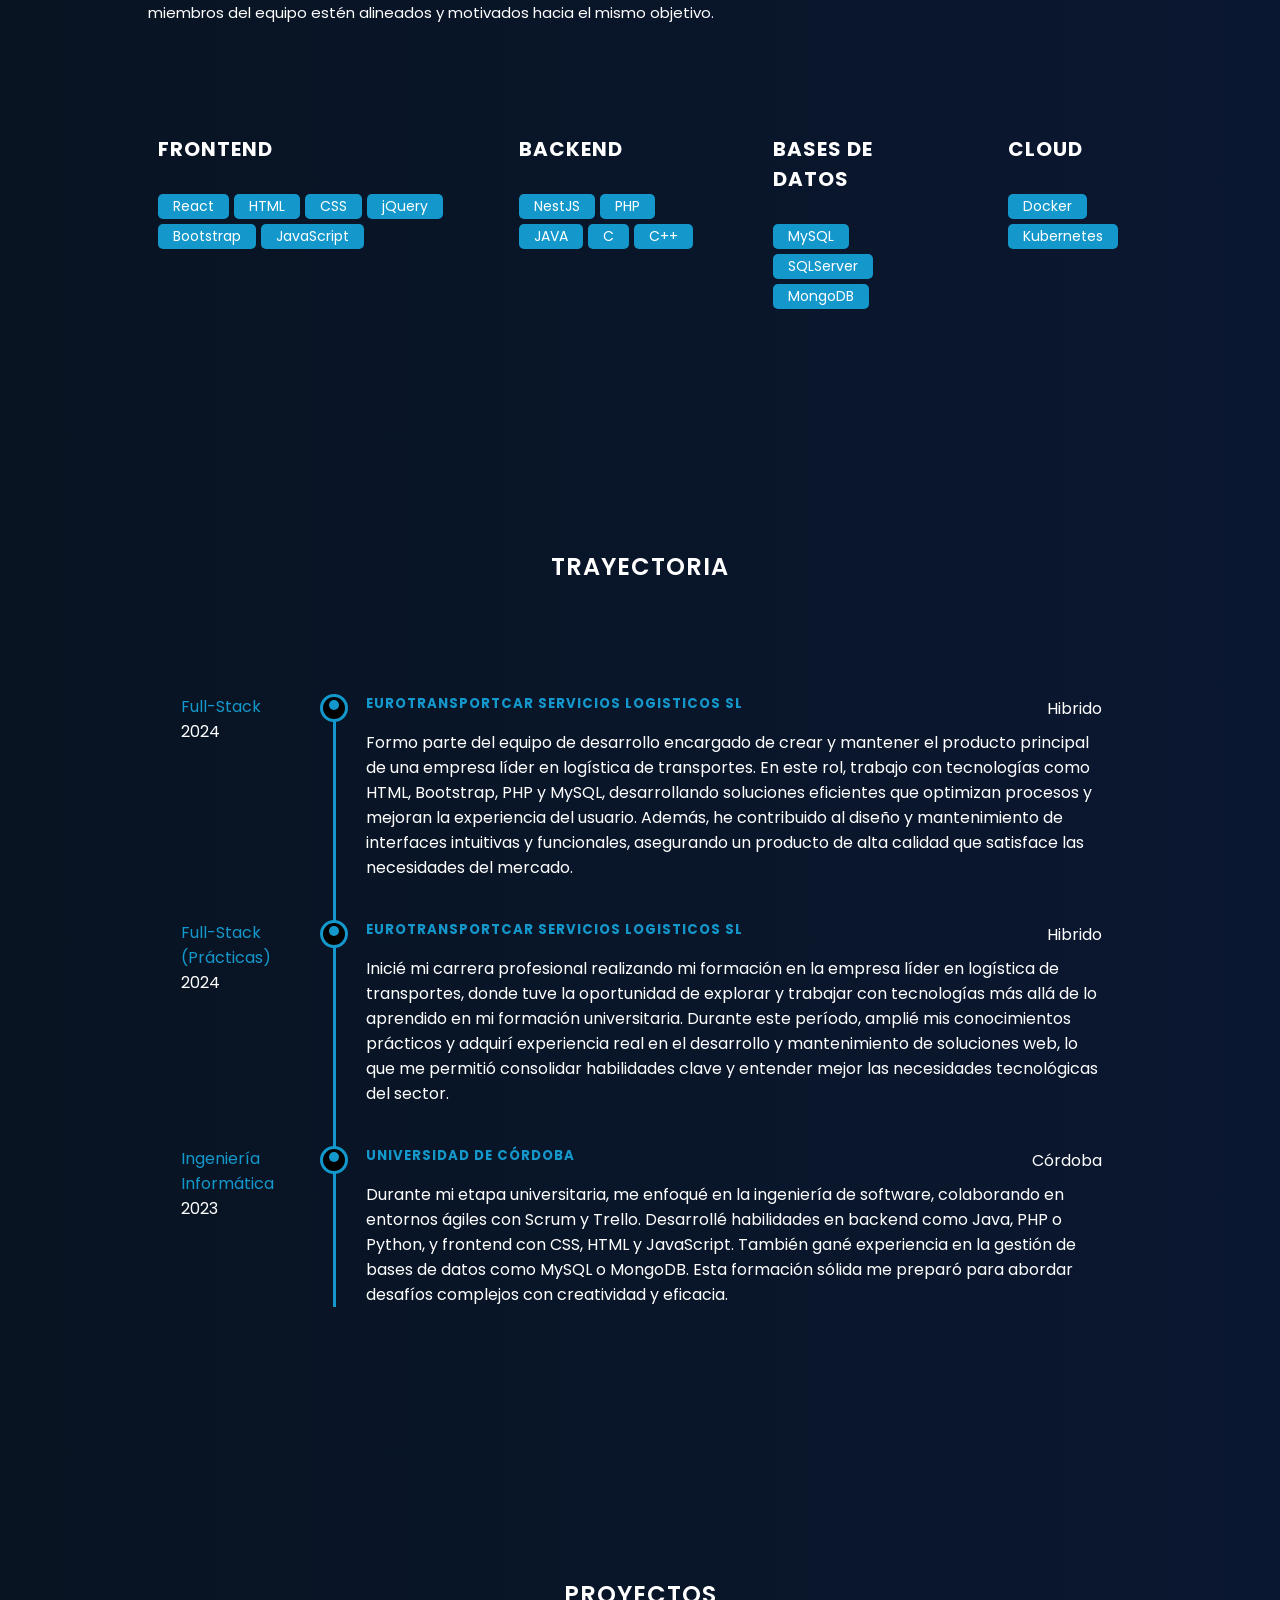
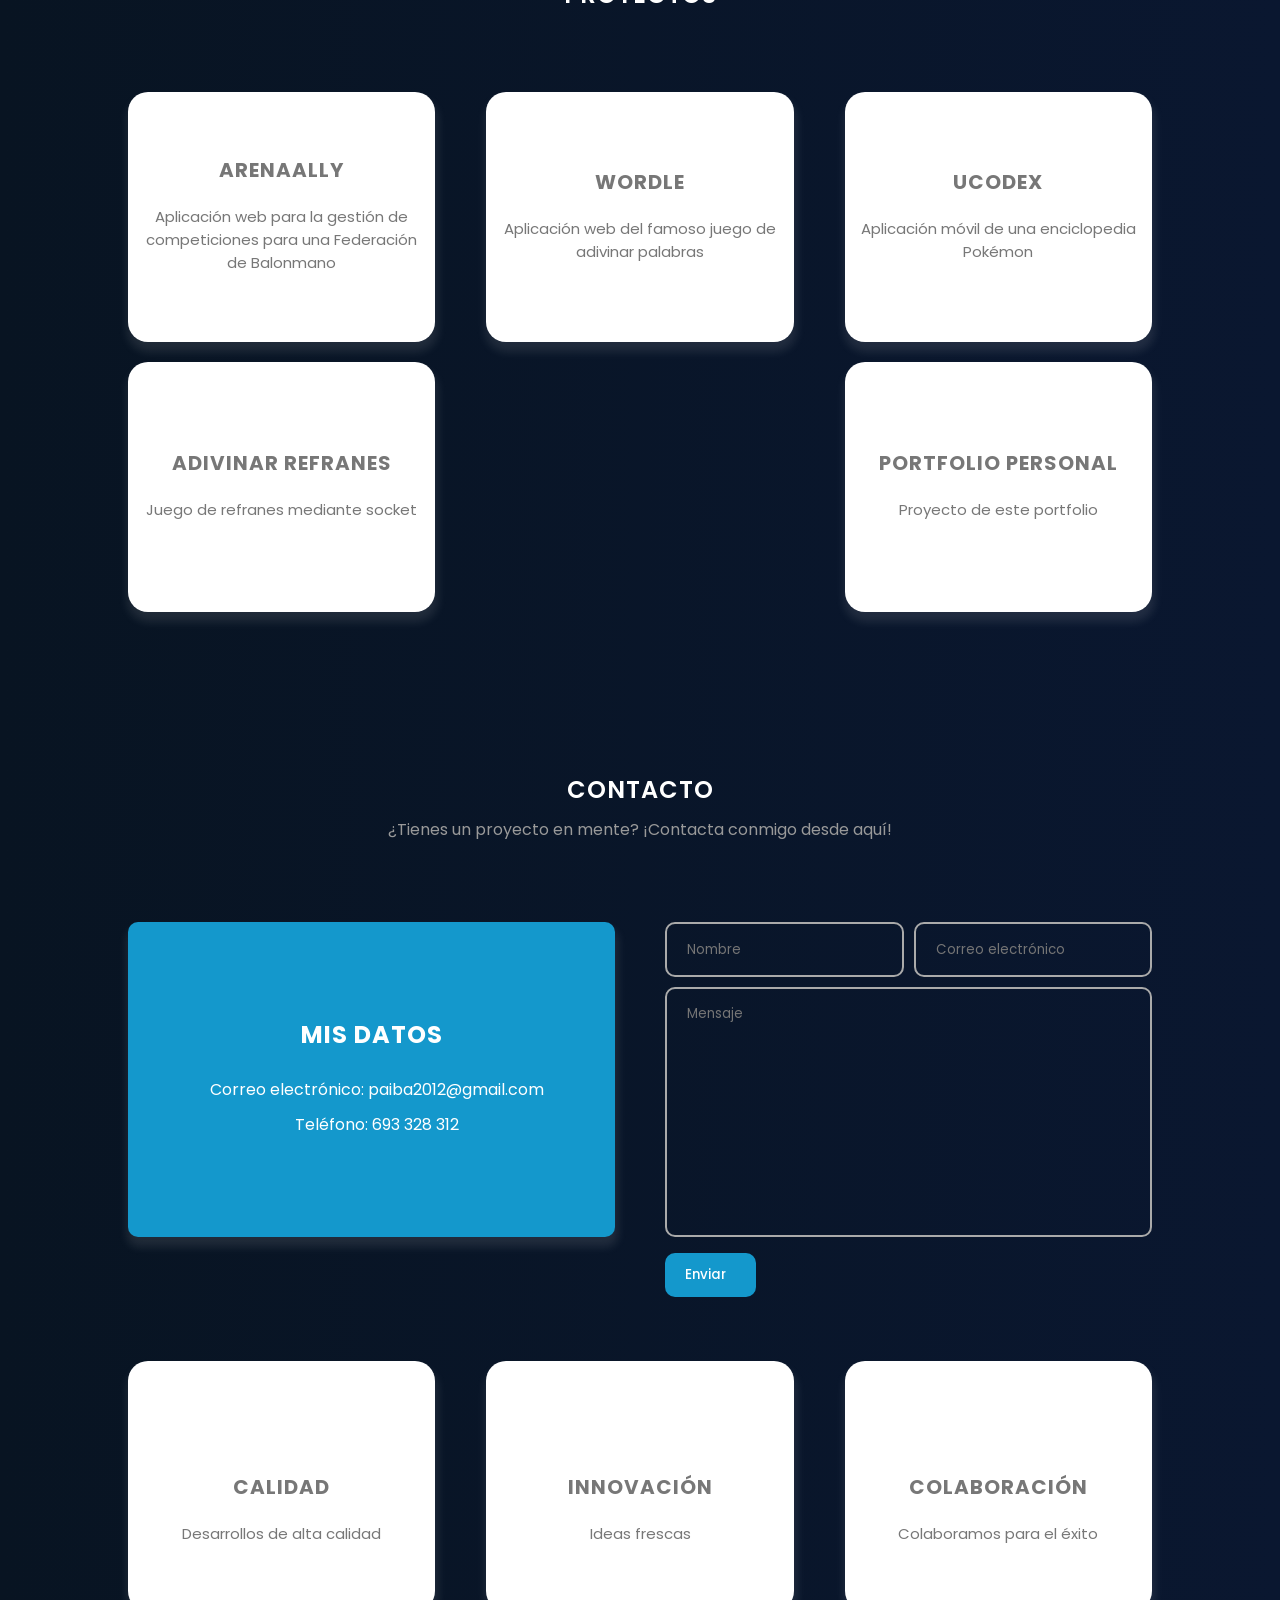
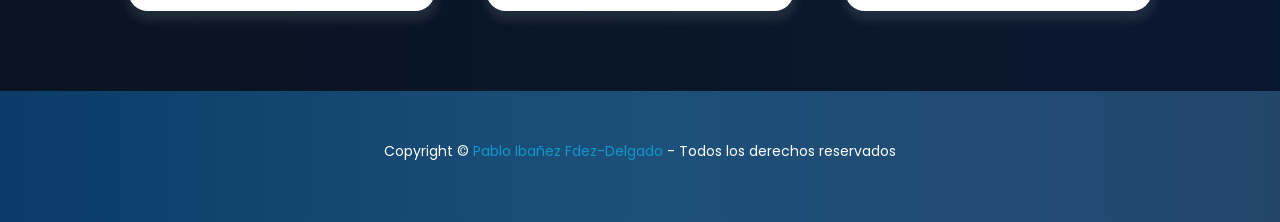
==== commit 70130b7b: "update portfolio" ====
--- a/index2.html
+++ b/index2.html
@@ -8,8 +8,7 @@
     <link rel="stylesheet" href="https://unicons.iconscout.com/release/v4.0.8/css/line.css">
 
     <!-- --------- CSS ---------- -->
-    <link rel="stylesheet" href="assets/css/style3.css">
-    <link rel="stylesheet" href="assets/css/sidebar.css">
+    <link rel="stylesheet" href="assets/css/style2.css">
 
     <!-- --------- FAVICON ---------- -->
     <link rel="shortcut icon" href="assets/images/favicon.ico" type="image/x-icon">
@@ -17,291 +16,305 @@
     <title>Portfolio de Pablo | Desarrollador y Programador Web</title>
 </head>
 <body>
-    <!-- Sidebar Navigation -->
-    <nav class="sidebar">
-        <div class="sidebar-logo">&lt;/Paiba&gt;</div>
-        
-        <div class="sidebar-menu">
-            <a href="#home" class="sidebar-link active" data-i18n="home">
-                <i class="uil uil-home"></i>Inicio
+   <div class="container">
+    <!-- --------------- HEADER --------------- -->
+      <nav id="header">
+        <div class="nav-logo">
+            <p class="nav-name">&lt;/Paiba&gt;</p>
+        </div>
+        <div class="nav-menu" id="myNavMenu">
+            <ul class="nav_menu_list">
+                <li class="nav_list">
+                    <a href="#home" class="nav-link active-link" data-i18n="home">Inicio</a>
+                    <div class="circle"></div>
+                </li>
+                <li class="nav_list">
+                    <a href="#about" class="nav-link" data-i18n="about">Sobre mí</a>
+                    <div class="circle"></div>
+                </li>
+                <li class="nav_list">
+                    <a href="#trajectory" class="nav-link" data-i18n="trajectory">Trayectoria</a>
+                    <div class="circle"></div>
+                </li>
+                <li class="nav_list">
+                    <a href="#projects" class="nav-link" data-i18n="projects">Proyectos</a>
+                    <div class="circle"></div>
+                </li>
+                <li class="nav_list">
+                    <a href="#contact" class="nav-link" data-i18n="contact">Contacto</a>
+                    <div class="circle"></div>
+                </li>
+                <li class="nav_list nav-button-responsive">
+                    <button class="btn" onclick="toggleLanguage()"><span data-i18n="language">English</span> <i class="uil uil-language"></i></button>
+                </li>
+            </ul>
+        </div>
+        <div class="nav-button">
+            <button class="btn" onclick="toggleLanguage()"><span data-i18n="language">English</span> <i class="uil uil-language"></i></button>
+        </div>
+        <div class="nav-menu-btn">
+            <i class="uil uil-bars" onclick="myMenuFunction()"></i>
+        </div>
+      </nav>
+
+    <!-- -------------- MAIN ---------------- -->
+    <main class="wrapper">
+       <!-- -------------- FEATURED BOX ---------------- -->
+       <section class="featured-box" id="home">
+          <div class="featured-text">
+            <div class="featured-text-card">
+                <span>Pablo Ibañez</span>
+            </div>
+            <div class="featured-name">
+                <p><span class="typedText"></span></p>
+            </div>
+            <div class="featured-text-info">
+                <p data-i18n="developerDescription">Soy un desarrollador web enfocado en la parte del backend, especializado en tecnologías como PHP y NestJS. Me encanta diseñar y si hablamos de Frontend mis especialidades son Html y React  Mi objetivo es aportar soluciones con la mayor calidad en mi trabajo </p>
+            </div>            
+            <div class="featured-text-btn">
+                <button class="btn" id="scheduleMeetingBtn"><span data-i18n="scheduleMeeting">Programar Reunión</span> <i class="uil uil-meeting-board"></i></button>
+                <button class="btn" onclick="downloadCV()"><span data-i18n="downloadCV">Descargar CV</span> <i class="uil uil-file-alt"></i></button>
+            </div>
+            <div class="social_icons">
+                <div class="icon"><a href="https://www.linkedin.com/in/pablo-iba%C3%B1ez-fern%C3%A1ndez-delgado-39039823b/"><i class="uil uil-linkedin-alt" style="font-size: 20px;"></i></a></div>
+                <div class="icon"><a href="https://github.com/Paiba01"><i class="uil uil-github-alt" style="font-size: 20px;"></i></a></div>
+            </div>
+          </div>
+          <div class="featured-image">
+            <div class="image">
+                <img src="assets/images/paiba-lg-img.png" alt="Profile">
+            </div>
+          </div>
+          
+          <div class="scroll-icon-box" >
+            <a href="#about" class="scroll-btn" style="margin-bottom: 2em;">
+                <i class="uil uil-sort"></i>
+                <p data-i18n="discoverMore">Desliza!</p>
             </a>
-            <a href="#about" class="sidebar-link" data-i18n="about">
-                <i class="uil uil-user"></i>Sobre mí
-            </a>
-            <a href="#trajectory" class="sidebar-link" data-i18n="trajectory">
-                <i class="uil uil-chart-line"></i>Trayectoria
-            </a>
-            <a href="#projects" class="sidebar-link" data-i18n="projects">
-                <i class="uil uil-folder"></i>Proyectos
-            </a>
-            <a href="#contact" class="sidebar-link" data-i18n="contact">
-                <i class="uil uil-envelope"></i>Contacto
-            </a>
-        </div>
-
-        <div class="sidebar-language-toggle">
-            <button class="btn" onclick="toggleLanguage()"><span data-i18n="language">English</span> <i class="uil uil-language"></i></button>
-        </div>
-
-    </nav>
-
-    <!-- Botón de toggle para móviles -->
-    <button class="sidebar-toggle" onclick="toggleSidebar()">
-        <i class="uil uil-bars"></i>
-    </button>
-
-    <!-- Main Content -->
-    <main class="main-content">
-        <div class="container">
-            <!-- Sección de Inicio -->
-            <section class="featured-box" id="home">
-                <div class="featured-text">
-                    <div class="featured-text-card">
-                        <span>Pablo Ibañez</span>
-                    </div>
-                    <div class="featured-name">
-                        <p><span class="typedText"></span></p>
-                    </div>
-                    <div class="featured-text-info">
-                        <p data-i18n="developerDescription">Soy un desarrollador web enfocado en la parte del backend, especializado en tecnologías como PHP y NestJS. Me encanta diseñar y si hablamos de Frontend mis especialidades son Html y React  Mi objetivo es aportar soluciones con la mayor calidad en mi trabajo </p>
-                    </div>            
-                    <div class="featured-text-btn">
-                        <button class="btn" id="scheduleMeetingBtn"><span data-i18n="scheduleMeeting">Programar Reunión</span> <i class="uil uil-meeting-board"></i></button>
-                        <button class="btn" onclick="downloadCV()"><span data-i18n="downloadCV">Descargar CV</span> <i class="uil uil-file-alt"></i></button>
-                    </div>
-                    <div class="social_icons">
-                        <div class="icon"><a href="https://www.linkedin.com/in/pablo-iba%C3%B1ez-fern%C3%A1ndez-delgado-39039823b/"><i class="uil uil-linkedin-alt" style="font-size: 20px;"></i></a></div>
-                        <div class="icon"><a href="https://github.com/Paiba01"><i class="uil uil-github-alt" style="font-size: 20px;"></i></a></div>
-                    </div>
-                </div>
-                <div class="featured-image">
-                    <div class="image ">
-                        <img src="assets/images/paiba-lg-img.png" alt="Profile">
-                    </div>
-                </div>
-                
-                <div class="scroll-icon-box" >
-                    <a href="#about" class="scroll-btn" style="margin-bottom: 2em;">
-                        <i class="uil uil-sort"></i>
-                        <p data-i18n="discoverMore">Desliza!</p>
-                    </a>
-                </div>
-            </section>
-
-            <!-- Resto de secciones (Sobre mí, Trayectoria, Proyectos, Contacto) -->
-            <section class="section" id="about">
-                <div class="top-header" style="margin-bottom:2em;">
-                    <h1 data-i18n="about">Sobre mí</h1>
-                </div>
+          </div>
+
+       </section>
+       <!-- -------------- ABOUT BOX ---------------- -->
+       <section class="section" id="about">
+          <div class="top-header" style="margin-bottom:2em;">
+            <h1 data-i18n="about">Sobre mí</h1>
+          </div>
+        <div class="row">
+            <div class="about-info">
+                <div class="mb-4">
+                    <p data-i18n="paragraph1">Hola, soy Pablo Ibañez, un apasionado desarrollador web full stack con experiencia comprobada en el éxito de proyectos propios y en contribuciones clave al desarrollo digital de una reconocida empresa de logística y transporte. Mi habilidad para desenvolverme con soltura tanto en el front-end como en el back-end me permite adaptarme con facilidad a diferentes entornos y desafíos, siempre buscando soluciones innovadoras y eficaces.</p>
+                    
+                    <p data-i18n="paragraph2">En mi trayectoria, he destacado por mi enfoque proactivo y mi capacidad de razonamiento lógico, cualidades que me han permitido abordar problemas complejos y encontrar soluciones eficientes. Me caracterizo por mi habilidad para coordinar equipos de manera efectiva, fomentando la colaboración, aportando ideas innovadoras y valorando las perspectivas de los demás para alcanzar los mejores resultados.</p>
+                    
+                    <p data-i18n="paragraph3">Además de mi experiencia técnica, me considero una persona creativa y versátil. Aunque mi especialidad está en el backend, disfruto profundamente trabajar en aspectos de diseño, aportando valor con ideas frescas y funcionales. Estoy siempre explorando nuevas tecnologías y tendencias en el desarrollo web para mantenerme actualizado con las últimas innovaciones. Mi enfoque flexible y mi mente abierta me permiten adaptarme rápidamente a los cambios y proponer soluciones creativas a los desafíos.</p>
+                    
+                    <p data-i18n="paragraph4">En mi trabajo actual en el desarrollo web para una empresa líder en el sector de logística de transportes, me encargo de proporcionar soluciones simples y de alta calidad, siempre con el foco en mejorar la experiencia del usuario. Este enfoque ha sido clave para optimizar procesos y fortalecer la interacción digital con los clientes, consolidando aún más nuestra posición como referentes en el mercado.</p>
+                    
+                    <p data-i18n="paragraph5">Mis habilidades van más allá de la programación; también valoro profundamente el trabajo en equipo y la colaboración. Creo en el poder de compartir conocimientos y aprender juntos para alcanzar resultados excepcionales. Mi actitud positiva y mi capacidad para comunicarme de manera clara y efectiva facilitan la colaboración en proyectos complejos, asegurando que todos los miembros del equipo estén alineados y motivados hacia el mismo objetivo.</p>
+                    
+                    <!-- <p data-i18n="paragraph6">En resumen, soy un desarrollador web apasionado, orientado a resultados y listo para enfrentar cualquier desafío que se presente. Siempre estoy en busca de oportunidades emocionantes para seguir aprendiendo y creciendo en el mundo del desarrollo web.</p> -->
+                </div>
+                    
                 <div class="row">
-                    <div class="about-info">
-                        <div class="mb-4">
-                            <p data-i18n="paragraph1">Hola, soy Pablo Ibañez, un apasionado desarrollador web full stack con experiencia comprobada en el éxito de proyectos propios y en contribuciones clave al desarrollo digital de una reconocida empresa de logística y transporte. Mi habilidad para desenvolverme con soltura tanto en el front-end como en el back-end me permite adaptarme con facilidad a diferentes entornos y desafíos, siempre buscando soluciones innovadoras y eficaces.</p>
-                            
-                            <p data-i18n="paragraph2">En mi trayectoria, he destacado por mi enfoque proactivo y mi capacidad de razonamiento lógico, cualidades que me han permitido abordar problemas complejos y encontrar soluciones eficientes. Me caracterizo por mi habilidad para coordinar equipos de manera efectiva, fomentando la colaboración, aportando ideas innovadoras y valorando las perspectivas de los demás para alcanzar los mejores resultados.</p>
-                            
-                            <p data-i18n="paragraph3">Además de mi experiencia técnica, me considero una persona creativa y versátil. Aunque mi especialidad está en el backend, disfruto profundamente trabajar en aspectos de diseño, aportando valor con ideas frescas y funcionales. Estoy siempre explorando nuevas tecnologías y tendencias en el desarrollo web para mantenerme actualizado con las últimas innovaciones. Mi enfoque flexible y mi mente abierta me permiten adaptarme rápidamente a los cambios y proponer soluciones creativas a los desafíos.</p>
-                            
-                            <p data-i18n="paragraph4">En mi trabajo actual en el desarrollo web para una empresa líder en el sector de logística de transportes, me encargo de proporcionar soluciones simples y de alta calidad, siempre con el foco en mejorar la experiencia del usuario. Este enfoque ha sido clave para optimizar procesos y fortalecer la interacción digital con los clientes, consolidando aún más nuestra posición como referentes en el mercado.</p>
-                            
-                            <p data-i18n="paragraph5">Mis habilidades van más allá de la programación; también valoro profundamente el trabajo en equipo y la colaboración. Creo en el poder de compartir conocimientos y aprender juntos para alcanzar resultados excepcionales. Mi actitud positiva y mi capacidad para comunicarme de manera clara y efectiva facilitan la colaboración en proyectos complejos, asegurando que todos los miembros del equipo estén alineados y motivados hacia el mismo objetivo.</p>
-                            
-                            <!-- <p data-i18n="paragraph6">En resumen, soy un desarrollador web apasionado, orientado a resultados y listo para enfrentar cualquier desafío que se presente. Siempre estoy en busca de oportunidades emocionantes para seguir aprendiendo y creciendo en el mundo del desarrollo web.</p> -->
-                        </div>
-                            
-                        <div class="row">
-                            <div class="skills-box">
-                                <div class="skills-header">
-                                    <h3>Frontend</h3>
-                                </div>
-                                <div class="skills-list">
-                                    <span>React</span>
-                                    <span>HTML</span>
-                                    <span>CSS</span>
-                                    <span>jQuery</span>
-                                    <span>Bootstrap</span>
-                                    <span>JavaScript</span>
-                                </div>
-                            </div>
-                            <div class="skills-box">
-                                <div class="skills-header">
-                                    <h3>Backend</h3>
-                                </div>
-                                <div class="skills-list">
-                                    <span>NestJS</span>
-                                    <span>PHP</span>
-                                    <span>JAVA</span>
-                                    <span>C</span>
-                                    <span>C++</span>
-                                </div>
-                            </div>
-                            <div class="skills-box">
-                                <div class="skills-header">
-                                    <h3 data-i18n="databasesTitle">Bases de datos</h3>
-                                </div>
-                                <div class="skills-list">
-                                    <span>MySQL</span>
-                                    <span>SQLServer</span>
-                                    <span>MongoDB</span>
-                                </div>
-                            </div>
-                            <div class="skills-box">
-                                <div class="skills-header">
-                                    <h3>Cloud</h3>
-                                </div>
-                                <div class="skills-list">
-                                    <span>Docker</span>
-                                    <span>Kubernetes</span>
-                                </div>
-                            </div>
-                        </div>
-                    </div>
-                </div>
-            </section>
-
-            <section class="section" id="trajectory">
-                <div class="top-header">
-                    <h1 data-i18n="trajectory">Trayectoria</h1>
-                </div>
-                <div class="row">
-                    <div class="about-info">
-                        <div class="container">
-                            <div class="experience">
-                              <div class="item">
-                                <h5 class="company-name" data-i18n="eurotransportcarTitle">Eurotransportcar servicios logisticos SL</h5>
-                                <div class="location"><i class="uil uil-laptop" aria-hidden="true"></i> <span data-i18n="eurotransportcarLocation">Hibrido</span></div>
-                                <div class="job-info">
-                                  <div class="title"><span data-i18n="eurotransportcarJobTitle">Full-Stack</span></div>
-                                  <div>2024</div>
-                                </div>
-                                <div class="mt-2">
-                                  <ul class="fa-ul custom-list">
-                                    <li data-i18n="eurotransportcarDescription">Formo parte del equipo de desarrollo encargado de crear y mantener el producto principal de una empresa líder en logística de transportes. En este rol, trabajo con tecnologías como HTML, Bootstrap, PHP y MySQL, desarrollando soluciones eficientes que optimizan procesos y mejoran la experiencia del usuario. Además, he contribuido al diseño y mantenimiento de interfaces intuitivas y funcionales, asegurando un producto de alta calidad que satisface las necesidades del mercado.</li>
-                                  </ul>
-                                </div>
-                              </div>
-                          
-                              <div class="item">
-                                <h5 class="company-name" data-i18n="eurotransportcarPracticesTitle">Eurotransportcar servicios logisticos SL</h5>
-                                <div class="location"><i class="uil uil-laptop" aria-hidden="true"></i> <span data-i18n="eurotransportcarPracticesLocation">Hibrido</span></div>
-                                <div class="job-info">
-                                  <div class="title" data-i18n="eurotransportcarPracticesJobTitle">Full-Stack (Prácticas)</div>
-                                  <div>2024</div>
-                                </div>
-                                <div class="mt-2">
-                                    <ul class="fa-ul custom-list">
-                                        <li data-i18n="eurotransportcarPracticesDescription">Inicié mi carrera profesional realizando mi formación en la empresa líder en logística de transportes, donde tuve la oportunidad de explorar y trabajar con tecnologías más allá de lo aprendido en mi formación universitaria. Durante este período, amplié mis conocimientos prácticos y adquirí experiencia real en el desarrollo y mantenimiento de soluciones web, lo que me permitió consolidar habilidades clave y entender mejor las necesidades tecnológicas del sector.</li>
-                                    </ul>
-                                </div>
-                              </div>
-    
-                              <div class="item">
-                                <h5 class="company-name" data-i18n="universidadDeCordobaTitle">Universidad de Córdoba</h5>
-                                <div class="location"><i class="uil uil-map-marker" aria-hidden="true"></i> <span data-i18n="universidadDeCordobaLocation">Córdoba</span></div>
-                                <div class="job-info">
-                                  <div class="title" data-i18n="universidadDeCordobaJobTitle">Ingeniería Informática</div>
-                                  <div>2023</div>
-                                </div>
-                                <div class="mt-2">
-                                    <ul class="fa-ul custom-list">
-                                        <li data-i18n="universidadDeCordobaDescription">Durante mi etapa universitaria, me enfoqué en la ingeniería de software, colaborando en entornos ágiles con Scrum y Trello. Desarrollé habilidades en backend como Java, PHP o Python, y frontend con CSS, HTML y JavaScript. También gané experiencia en la gestión de bases de datos como MySQL o MongoDB. Esta formación sólida me preparó para abordar desafíos complejos con creatividad y eficacia.</li>
-                                    </ul>
-                                </div>
-                              </div>
-    
-                            </div>
-                        </div>
-                    </div>
-                </div>
-            </section>
-
-            <section class="section" id="projects">
-                <div class="top-header">
-                    <h1 data-i18n="projects">Proyectos</h1>
-                </div>
-                <div class="project-container">
-                    <div class="project-box" onclick="redirectProject('https://github.com/Paiba01/ArenaAlly')">
-                        <i class="uil uil-football" style="margin-bottom:-0.5em;"></i>
-                        <h3 data-i18n="arenaAllyTitle">ArenaAlly</h3>
-                        <label data-i18n="arenaAllyDescription">Aplicación web para la gestión de competiciones para una Federación de Balonmano</label>
-                    </div>
-                    
-                    <div class="project-box" onclick="redirectProject('https://github.com/Paiba01/Wordle')">
-                        <i class="uil uil-font" style="margin-bottom:-0.5em;"></i>
-                        <h3 data-i18n="wordleTitle">Wordle</h3>
-                        <label data-i18n="wordleDescription">Aplicación web del famoso juego de adivinar palabras</label>
-                    </div>
-                    
-                    <div class="project-box" onclick="redirectProject('https://github.com/Paiba01/UcoDex')">
-                        <i class="uil uil-calculator" style="margin-bottom:-0.5em;"></i>
-                        <h3 data-i18n="ucoDexTitle">UcoDex</h3>
-                        <label data-i18n="ucoDexDescription">Aplicación móvil de una enciclopedia Pokémon</label>
-                    </div>
-        
-                    <div class="project-box" onclick="redirectProject('https://github.com/Paiba01/University/tree/main/Redes/Practica%202')">
-                        <i class="uil uil-book-open" style="margin-bottom:-0.5em;"></i>
-                        <h3 data-i18n="adivinarRefranesTitle">Adivinar refranes</h3>
-                        <label data-i18n="adivinarRefranesDescription">Juego de refranes mediante socket</label>
-                    </div>
-        
-                    <div class="project-box" onclick="redirectProject('https://github.com/Paiba01/Portfolio')">
-                        <i class="uil uil-github-alt" style="margin-bottom:-0.5em;"></i>
-                        <h3 data-i18n="portfolioTtile">Portfolio Personal</h3>
-                        <label data-i18n="portfolioDescription">Proyecto de este portfolio</label>
-                    </div>
-                </div>
-            </section>
-
-            <section class="section" id="contact">
-                <div class="top-header">
-                    <h1 data-i18n="contact">Contacto</h1>
-                    <span data-i18n="contactSubtitle">¿Tienes un proyecto en mente? ¡Contacta conmigo desde aquí!</span>
-                </div>
-                <div class="row mb-4">
-                    <div class="col">
-                        <div class="contact-info">
-                            <h2><i class="uil uil-corner-left-down"></i> <span data-i18n="contactInfoTitle">Mis datos</span> <i class="uil uil-corner-right-down"></i></h2>
-                            <p><i class="uil uil-envelope"></i> <span data-i18n="contactEmail">Correo electrónico: paiba2012@gmail.com</span></p>
-                            <p><i class="uil uil-phone"></i> <span data-i18n="contactPhone">Teléfono: 693 328 312</span></p>
-                        </div>
-                    </div>
-                    <div class="col">
-                        <div class="form-control">
-                            <form action="/api/enviar-correo" method="post">
-                                <div class="form-inputs">
-                                    <input type="text" class="input-field" placeholder="Nombre" name="nombre" data-i18n="nombrePlaceholder">
-                                    <input type="text" class="input-field" placeholder="Correo electrónico" name="correo" data-i18n="correoPlaceholder">
-                                </div>
-                                <div class="text-area mt-1">
-                                    <textarea placeholder="Mensaje" name="mensaje" data-i18n="mensajePlaceholder"></textarea>
-                                </div>                            
-                                <div class="form-button mt-1">
-                                    <button class="btn" type="submit"><span data-i18n="contactSubmitButton">Enviar</span> <i class="uil uil-message"></i></button>
-                                </div>
-                            </form>
-                        </div>
-                    </div>
-                </div>
-                <div class="project-container">
-                    <div class="project-box contact-box">
-                        <i class="uil uil-award"></i>
-                        <h3 data-i18n="qualityTitle">Calidad</h3>
-                        <label data-i18n="qualityDescription">Desarrollos de alta calidad</label>
-                    </div>
-                    <div class="project-box contact-box">
-                        <i class="uil uil-lightbulb-alt"></i>
-                        <h3 data-i18n="innovationTitle">Innovación</h3>
-                        <label data-i18n="innovationDescription">Ideas frescas</label>
-                    </div>
-                    <div class="project-box contact-box">
-                        <i class="uil uil-chart-growth"></i>
-                        <h3 data-i18n="collaborationTitle">Colaboración</h3>
-                        <label data-i18n="collaborationDescription">Colaboramos para el éxito</label>
-                    </div>
-                </div>
-            </section>
-        </div>
+                    <div class="skills-box">
+                        <div class="skills-header">
+                            <h3>Frontend</h3>
+                        </div>
+                        <div class="skills-list">
+                            <span>React</span>
+                            <span>HTML</span>
+                            <span>CSS</span>
+                            <span>jQuery</span>
+                            <span>Bootstrap</span>
+                            <span>JavaScript</span>
+                        </div>
+                    </div>
+                    <div class="skills-box">
+                        <div class="skills-header">
+                            <h3>Backend</h3>
+                        </div>
+                        <div class="skills-list">
+                            <span>NestJS</span>
+                            <span>PHP</span>
+                            <span>JAVA</span>
+                            <span>C</span>
+                            <span>C++</span>
+                        </div>
+                    </div>
+                    <div class="skills-box">
+                        <div class="skills-header">
+                            <h3 data-i18n="databasesTitle">Bases de datos</h3>
+                        </div>
+                        <div class="skills-list">
+                            <span>MySQL</span>
+                            <span>SQLServer</span>
+                            <span>MongoDB</span>
+                        </div>
+                    </div>
+                    <div class="skills-box">
+                        <div class="skills-header">
+                            <h3>Cloud</h3>
+                        </div>
+                        <div class="skills-list">
+                            <span>Docker</span>
+                            <span>Kubernetes</span>
+                        </div>
+                    </div>
+                </div>
+            </div>
+        </div>
+        </section>
+
+        <!-- -------------- ABOUT BOX ---------------- -->
+        <section class="section" id="trajectory">
+            <div class="top-header">
+                <h1 data-i18n="trajectory">Trayectoria</h1>
+            </div>
+            <div class="row">
+                <div class="about-info">
+                    <div class="container">
+                        <div class="experience">
+                          <div class="item">
+                            <h5 class="company-name" data-i18n="eurotransportcarTitle">Eurotransportcar servicios logisticos SL</h5>
+                            <div class="location"><i class="uil uil-laptop" aria-hidden="true"></i> <span data-i18n="eurotransportcarLocation">Hibrido</span></div>
+                            <div class="job-info">
+                              <div class="title"><span data-i18n="eurotransportcarJobTitle">Full-Stack</span></div>
+                              <div>2024</div>
+                            </div>
+                            <div class="mt-2">
+                              <ul class="fa-ul custom-list">
+                                <li data-i18n="eurotransportcarDescription">Formo parte del equipo de desarrollo encargado de crear y mantener el producto principal de una empresa líder en logística de transportes. En este rol, trabajo con tecnologías como HTML, Bootstrap, PHP y MySQL, desarrollando soluciones eficientes que optimizan procesos y mejoran la experiencia del usuario. Además, he contribuido al diseño y mantenimiento de interfaces intuitivas y funcionales, asegurando un producto de alta calidad que satisface las necesidades del mercado.</li>
+                              </ul>
+                            </div>
+                          </div>
+                      
+                          <div class="item">
+                            <h5 class="company-name" data-i18n="eurotransportcarPracticesTitle">Eurotransportcar servicios logisticos SL</h5>
+                            <div class="location"><i class="uil uil-laptop" aria-hidden="true"></i> <span data-i18n="eurotransportcarPracticesLocation">Hibrido</span></div>
+                            <div class="job-info">
+                              <div class="title" data-i18n="eurotransportcarPracticesJobTitle">Full-Stack (Prácticas)</div>
+                              <div>2024</div>
+                            </div>
+                            <div class="mt-2">
+                                <ul class="fa-ul custom-list">
+                                    <li data-i18n="eurotransportcarPracticesDescription">Inicié mi carrera profesional realizando mi formación en la empresa líder en logística de transportes, donde tuve la oportunidad de explorar y trabajar con tecnologías más allá de lo aprendido en mi formación universitaria. Durante este período, amplié mis conocimientos prácticos y adquirí experiencia real en el desarrollo y mantenimiento de soluciones web, lo que me permitió consolidar habilidades clave y entender mejor las necesidades tecnológicas del sector.</li>
+                                </ul>
+                            </div>
+                          </div>
+
+                          <div class="item">
+                            <h5 class="company-name" data-i18n="universidadDeCordobaTitle">Universidad de Córdoba</h5>
+                            <div class="location"><i class="uil uil-map-marker" aria-hidden="true"></i> <span data-i18n="universidadDeCordobaLocation">Córdoba</span></div>
+                            <div class="job-info">
+                              <div class="title" data-i18n="universidadDeCordobaJobTitle">Ingeniería Informática</div>
+                              <div>2023</div>
+                            </div>
+                            <div class="mt-2">
+                                <ul class="fa-ul custom-list">
+                                    <li data-i18n="universidadDeCordobaDescription">Durante mi etapa universitaria, me enfoqué en la ingeniería de software, colaborando en entornos ágiles con Scrum y Trello. Desarrollé habilidades en backend como Java, PHP o Python, y frontend con CSS, HTML y JavaScript. También gané experiencia en la gestión de bases de datos como MySQL o MongoDB. Esta formación sólida me preparó para abordar desafíos complejos con creatividad y eficacia.</li>
+                                </ul>
+                            </div>
+                          </div>
+
+                        </div>
+                    </div>
+                </div>
+            </div>
+        </section>
+
+       <!-- -------------- PROJECT BOX ---------------- -->
+
+       <section class="section" id="projects">
+          <div class="top-header">
+              <h1 data-i18n="projects">Proyectos</h1>
+          </div>
+          <div class="project-container">
+            
+            <div class="project-box" onclick="redirectProject('https://github.com/Paiba01/ArenaAlly')">
+                <i class="uil uil-football" style="margin-bottom:-0.5em;"></i>
+                <h3 data-i18n="arenaAllyTitle">ArenaAlly</h3>
+                <label data-i18n="arenaAllyDescription">Aplicación web para la gestión de competiciones para una Federación de Balonmano</label>
+            </div>
+            
+            <div class="project-box" onclick="redirectProject('https://github.com/Paiba01/Wordle')">
+                <i class="uil uil-font" style="margin-bottom:-0.5em;"></i>
+                <h3 data-i18n="wordleTitle">Wordle</h3>
+                <label data-i18n="wordleDescription">Aplicación web del famoso juego de adivinar palabras</label>
+            </div>
+            
+            <div class="project-box" onclick="redirectProject('https://github.com/Paiba01/UcoDex')">
+                <i class="uil uil-calculator" style="margin-bottom:-0.5em;"></i>
+                <h3 data-i18n="ucoDexTitle">UcoDex</h3>
+                <label data-i18n="ucoDexDescription">Aplicación móvil de una enciclopedia Pokémon</label>
+            </div>
+
+            <div class="project-box" onclick="redirectProject('https://github.com/Paiba01/University/tree/main/Redes/Practica%202')">
+                <i class="uil uil-book-open" style="margin-bottom:-0.5em;"></i>
+                <h3 data-i18n="adivinarRefranesTitle">Adivinar refranes</h3>
+                <label data-i18n="adivinarRefranesDescription">Juego de refranes mediante socket</label>
+            </div>
+
+            <div class="project-box" onclick="redirectProject('https://github.com/Paiba01/Portfolio')">
+                <i class="uil uil-github-alt" style="margin-bottom:-0.5em;"></i>
+                <h3 data-i18n="portfolioTtile">Portfolio Personal</h3>
+                <label data-i18n="portfolioDescription">Proyecto de este portfolio</label>
+            </div>
+          </div>
+       </section>
+
+       <!-- -------------- CONTACT BOX ---------------- -->
+
+       <section class="section" id="contact">
+            <div class="top-header">
+                <h1 data-i18n="contact">Contacto</h1>
+                <span data-i18n="contactSubtitle">¿Tienes un proyecto en mente? ¡Contacta conmigo desde aquí!</span>
+            </div>
+            <div class="row mb-4">
+                <div class="col">
+                    <div class="contact-info">
+                        <h2><i class="uil uil-corner-left-down"></i> <span data-i18n="contactInfoTitle">Mis datos</span> <i class="uil uil-corner-right-down"></i></h2>
+                        <p><i class="uil uil-envelope"></i> <span data-i18n="contactEmail">Correo electrónico: paiba2012@gmail.com</span></p>
+                        <p><i class="uil uil-phone"></i> <span data-i18n="contactPhone">Teléfono: 693 328 312</span></p>
+                    </div>
+                </div>
+                <div class="col">
+                    <div class="form-control">
+                        <form action="/api/enviar-correo" method="post">
+                            <div class="form-inputs">
+                                <input type="text" class="input-field" placeholder="Nombre" name="nombre" data-i18n="nombrePlaceholder">
+                                <input type="text" class="input-field" placeholder="Correo electrónico" name="correo" data-i18n="correoPlaceholder">
+                            </div>
+                            <div class="text-area mt-1">
+                                <textarea placeholder="Mensaje" name="mensaje" data-i18n="mensajePlaceholder"></textarea>
+                            </div>                            
+                            <div class="form-button mt-1">
+                                <button class="btn" type="submit"><span data-i18n="contactSubmitButton">Enviar</span> <i class="uil uil-message"></i></button>
+                            </div>
+                        </form>
+                    </div>
+                </div>
+            </div>
+            <div class="project-container">
+                <div class="project-box contact-box">
+                    <i class="uil uil-award"></i>
+                    <h3 data-i18n="qualityTitle">Calidad</h3>
+                    <label data-i18n="qualityDescription">Desarrollos de alta calidad</label>
+                </div>
+                <div class="project-box contact-box">
+                    <i class="uil uil-lightbulb-alt"></i>
+                    <h3 data-i18n="innovationTitle">Innovación</h3>
+                    <label data-i18n="innovationDescription">Ideas frescas</label>
+                </div>
+                <div class="project-box contact-box">
+                    <i class="uil uil-chart-growth"></i>
+                    <h3 data-i18n="collaborationTitle">Colaboración</h3>
+                    <label data-i18n="collaborationDescription">Colaboramos para el éxito</label>
+                </div>
+            </div>                                
+        </section>
+
     </main>
+
 
     <!-- --------------- FOOTER --------------- -->
     <footer>
@@ -310,16 +323,16 @@
         </div>
     </footer>
 
+    </div>
+
+
     <!-- ----- TYPING JS Link ----- -->
     <script src="https://unpkg.com/typed.js@2.0.16/dist/typed.umd.js"></script>
 
-    <!-- ----- SCROLL REVEAL JS Link----- -->
+       <!-- ----- SCROLL REVEAL JS Link----- -->
     <script src="https://unpkg.com/scrollreveal"></script>
 
     <!-- ----- MAIN JS ----- -->
     <script src="assets/js/main.js"></script>
-    
-    <!-- ----- SIDEBAR JS ----- -->
-    <script src="assets/js/sidebar.js"></script>
 </body>
 </html>
--- a/assets/css/style2.css
+++ b/assets/css/style2.css
@@ -0,0 +1,930 @@
+/* ----- POPPINS FONT Link ----- */
+@import url('https://fonts.googleapis.com/css2?family=Poppins:wght@400;500;600;700&display=swap');
+
+/* ----- VARIABLES ----- */
+:root{
+    --body-color: rgb(250, 250, 250);
+    --color-white: rgb(255, 255, 255);
+
+    --text-color-second: rgb(255, 255, 255);
+    --text-color-third: rgb(30, 159, 171);
+
+    --first-color: rgb(20, 152, 204);
+    --first-color-hover: rgb(40, 91, 212);
+
+    --second-color: rgb(0, 201, 255);
+    --third-color: rgb(192, 166, 49);
+    --first-shadow-color: rgba(248, 248, 248, 0.1);
+
+}
+
+/* ----- BASE ----- */
+*{
+    margin: 0;
+    padding: 0;
+    box-sizing: border-box;
+    font-family: 'Poppins', sans-serif;
+}
+
+/* ----- SMOOTH SCROLL ----- */
+html{
+    scroll-behavior: smooth;
+}
+
+/* ----- CHANGE THE SCROLL BAR DESIGN ----- */
+::-webkit-scrollbar{
+    width: 10px;
+    border-radius: 25px;
+}
+::-webkit-scrollbar-track{
+    background: #f1f1f1;
+}
+::-webkit-scrollbar-thumb{
+    background: #ccc;
+    border-radius: 30px;
+}
+::-webkit-scrollbar-thumb:hover{
+    background: #bbb;
+}
+
+
+/* ---##-- REUSABLE CSS --##--- */
+
+/* ----- GLOBAL BUTTON DESIGN ----- */
+.btn{
+    font-weight: 500;
+    padding: 12px 20px;
+    background: #efefef;
+    border: none;
+    border-radius: 10px;
+    cursor: pointer;
+    transition: .4s;
+    color: var(--first-color);
+}
+.btn>i{
+    margin-left: 10px;
+}
+.btn:hover{
+    background: var(--first-color);
+    color: var(--color-white);
+}
+
+/* ----- GLOBAL ICONS DESIGN ----- */
+i{
+    font-size: 16px;
+}
+
+/* ------- BASE -------- */
+body{
+    overflow-x: hidden;
+    background: linear-gradient(to right, #081422, #0a1730);
+}
+.container{
+    overflow-x: hidden;
+    width: 100%;
+    position: relative;
+}
+
+/* ----- NAVIGATION BAR ----- */
+nav{
+    position: fixed;
+    display: flex;
+    justify-content: space-between;
+    width: 100%;
+    height: 90px;
+    line-height: 90px;
+    background: linear-gradient(to right, #0b355e, #19476d, #1f4168);
+    padding-inline: 9vw;
+    transition: .3s;
+    z-index: 100;
+    height: auto;
+
+}
+.nav-logo{
+   position: relative;
+}
+.nav-name{
+    font-size: 30px;
+    font-weight: 600;
+    color: var(--first-color);
+}
+.nav-logo span{
+    position: absolute;
+    top: -15px;
+    right: -20px;
+    font-size: 5em;
+    color: var(--text-color-second);
+}
+.nav-menu, .nav_menu_list{
+    display: flex;
+    gap: 5px;
+    padding: 0 20px;
+    height: 100%;
+}
+.nav-menu .nav_list{
+    list-style: none;
+    position: relative;
+}
+.nav-link{
+    position: relative;
+    text-decoration: none;
+    color: var(--text-color-second);
+    font-weight: 500;
+    padding: 10px 25px;
+    margin: 0;
+    border-radius: 8px 8px 0 0;
+    transition: all 0.3s ease;
+    background: transparent;
+}
+.nav-menu-btn{
+    display: none;
+    height: 100%;
+
+}
+.nav-menu-btn i{
+    font-size: 28px;
+    cursor: pointer;
+    color: rgb(255, 255, 255);
+}
+.active-link{
+    background: rgba(255, 255, 255, 0.1);
+    color: var(--first-color);
+}
+.active-link::after{
+    content: '';
+    position: absolute;
+    bottom: 0;
+    left: 0;
+    width: 100%;
+    height: 3px;
+    background: var(--first-color);
+    border-radius: 0;
+}
+
+.nav-link:hover {
+    background: rgba(255, 255, 255, 0.05);
+}
+
+
+/* ----- WRAPPER DESIGN ----- */
+.wrapper{
+    padding-inline: 10vw;
+}
+
+/* ----- FEATURED BOX ----- */
+.featured-box{
+    position: relative;
+    display: flex;
+    height: 100vh;
+    min-height: 700px;
+}
+
+/* ----- FEATURED TEXT BOX ----- */
+.featured-text{
+    position: relative;
+    display: flex;
+    justify-content: center;
+    align-content: center;
+    min-height: 80vh;
+    flex-direction: column;
+    width: 50%;
+    padding-left: 20px;
+}
+.featured-text-card span{
+    background: var(--color-white);
+    color: black;
+    padding: 3px 8px;
+    font-size: 17px;
+    border-radius: 5px;
+}
+
+.featured-name{
+    font-size: 50px;
+    font-weight: 600;
+    color: var(--text-color-second);
+    margin-block: 20px;
+}
+.typedText{
+    text-transform: capitalize;
+    color: var(--first-color);
+}
+.featured-text-info{
+    font-size: 15px;
+    margin-bottom: 30px;
+    color: var(--text-color-second);
+}
+.featured-text-btn{
+    display: flex;
+    gap: 20px;
+}
+.featured-text-btn>.blue-btn{
+    background: var(--first-color);
+    color: var(--color-white);
+}
+.featured-text-btn>.blue-btn:hover{
+    background: var(--first-color-hover);
+}
+.social_icons{
+    display: flex;
+    margin-top: 5em;
+    gap: 30px;
+}
+.icon{
+    display: flex;
+    justify-content: center;
+    align-items: center;
+    width: 60px;
+    height: 60px;
+    border-radius: 50%;
+    background-color: #ffffff;
+    box-shadow: 0px 2px 5px 0px rgba(0, 0, 0, 0.25);
+    cursor: pointer;
+}
+.icon:hover{
+    background-color: var(--first-color);
+}
+
+.icon:hover a{
+    color: #ffffff;
+}
+
+/* ----- FEATURED IMAGE BOX ----- */
+.featured-image{
+    display: flex;
+    justify-content: right;
+    align-content: center;
+    min-height: 80vh;
+    width: 50%;
+}
+.image{
+    margin: auto 0;
+    width: 380px;
+    height: 380px;
+    border-radius: 50% 50% 50% 50%;
+    overflow: hidden;
+
+}
+.image img{
+    width: 380px;
+    height: 380px;
+    object-fit: cover;
+}
+@keyframes imgFloat {
+    50%{
+        transform: translateY(10px);
+        border-radius: 45% 55% 45% 55%;
+    }
+}
+.scroll-btn{
+   position: absolute;
+   bottom: 0;
+   left: 50%;
+   translate: -50%;
+   display: flex;
+   justify-content: center;
+   align-items: center;
+   width: 160px;
+   height: 50px;
+   gap: 5px;
+   text-decoration: none;
+   color: #000000;
+   background: var(--color-white);
+   border-radius: 30px;
+   box-shadow: 0 2px 5px 0 rgba(0, 0, 0, 0.25);
+}
+.scroll-btn i{
+    font-size: 20px;
+}
+
+/* ----- MAIN BOX ----- */
+.section{
+    padding-block: 5em;
+}
+.row{
+    display: flex;
+    justify-content: space-between;
+    width: 100%;
+    gap: 50px;
+}
+.col{
+    display: flex;
+    width: 50%;
+}
+
+/* -- ## --- RESUABLE CSS -- ## -- */
+.top-header{
+    text-align: center;
+    margin-bottom: 5em;
+}
+.top-header h1{
+    font-weight: 600;
+    color: var(--text-color-second);
+    margin-bottom: 10px;
+}
+.top-header span{
+    color: #999;
+}
+h3{
+    font-size: 20px;
+    font-weight: 600;
+    color: #777;
+    margin-bottom: 15px;
+}
+
+/* ----- ABOUT INFO ----- */
+.about-info{
+    position: relative;
+    display: flex;
+    align-items: center;
+    flex-direction: column;
+    padding-block: 30px 70px;
+    padding-inline: 20px;
+    width: 100%;
+    border-radius: 20px;
+}
+.about-info p{
+    text-align: left;
+    font-size: 15px;
+    color: #ffffff;
+    margin-bottom: 1rem;
+}
+.about-btn button{
+    position: absolute;
+    right: 20px;
+    bottom: 20px;
+    background: var(--first-color);
+    color: var(--color-white);
+    border-radius: 30px;
+}
+.about-btn button:hover{
+    background: var(--first-color-hover);
+}
+
+/* ----- EXPERIENCE ----- */
+
+.experience-info{
+    position: relative;
+    display: flex;
+    align-items: center;
+    flex-direction: column;
+    padding-block: 30px 30px;
+    padding-inline: 20px;
+    width: 100%;
+    border-radius: 20px;
+}
+.experience-info p{
+    text-align: center;
+    font-size: 15px;
+    color: #777;
+}
+.experience-btn button{
+    position: absolute;
+    right: 20px;
+    bottom: 20px;
+    background: var(--first-color);
+    color: var(--color-white);
+    border-radius: 30px;
+}
+.experience-btn button:hover{
+    background: var(--first-color-hover);
+}
+
+/* ----- ABOUT / SKILLS BOX ----- */
+.skills-box{
+    margin: 10px;
+}
+.skills-header{
+    margin-bottom: 30px;
+    color: var(--color-white);
+}
+.skills-header h3{
+    color: var(--color-white);
+}
+.skills-list{
+    display: flex;
+    flex-wrap: wrap;
+    gap: 5px;
+}
+.skills-list span{
+    font-size: 14px;
+    background: var(--first-color);
+    color: var(--color-white);
+    padding: 2px 15px;
+    border-radius: 5px;
+}
+
+
+/* ----- PROJECTS BOX ----- */
+.project-container{
+    display: flex;
+    width: 100%;
+    justify-content: space-between;
+    gap: 20px;
+    flex-wrap: wrap;
+}
+.project-box{
+    position: relative;
+    display: flex;
+    justify-content: center;
+    align-items: center;
+    flex-direction: column;
+    width: 30%;
+    height: 250px;
+    background: var(--color-white);
+    border-radius: 20px;
+    box-shadow: 1px 8px 10px 2px var(--first-shadow-color);
+    overflow: hidden;
+    cursor: pointer;
+}
+.contact-box{
+    cursor: auto !important;
+}
+.project-box>i{
+    font-size: 50px;
+    color: var(--first-color);
+    margin-bottom: 25px;
+}
+.project-box label{
+    font-size: 15px;
+    color: #777;
+}
+.project-box::after, .contact-info::after {
+    content: "";
+    position: absolute;
+    /* Cambiamos el posicionamiento inicial al centro */
+    top: 50%;
+    left: 50%;
+    transform: translate(-50%, -50%) scale(0);
+    background: var(--first-color);
+    width: 100%;
+    height: 100%;
+    transition: 0.5s ease-out;
+    z-index: 1;
+    /* Agregamos una propiedad border-radius para hacer la expansión más suave */
+    border-radius: 50%;
+}
+
+.project-box:hover.project-box::after,
+.contact-info:hover.contact-info::after {
+    /* En lugar de mover desde abajo, escalamos desde el centro */
+    transform: translate(-50%, -50%) scale(2);
+    border-radius: 0;
+}
+.project-box:hover.project-box i,
+.project-box:hover.project-box>h3,
+.project-box:hover.project-box>label{
+    color: var(--color-white);
+    z-index: 2;
+}
+
+/* ----- CONTACT BOX ----- */
+.contact-info{
+    position: relative;
+    display: flex;
+    flex-direction: column;
+    justify-content: center;
+    align-items: center;
+    padding: 20px 30px;
+    width: 100%;
+    height: 315px;
+    background: var(--first-color);
+    border-radius: 10px;
+    box-shadow: 1px 8px 10px 2px var(--first-shadow-color);
+    overflow: hidden;
+}
+.contact-info>h2{
+    color: var(--color-white);
+    margin-bottom: 20px;
+}
+.contact-info>p{
+    display: flex;
+    align-items: center;
+    gap: 10px;
+    color: var(--color-white);
+    margin-block: 5px;
+}
+.contact-info p>i{
+    font-size: 18px;
+}
+.contact-info::after{
+    background: var(--color-white);
+}
+.contact-info:hover.contact-info h2,
+.contact-info:hover.contact-info p,
+.contact-info:hover.contact-info i{
+    color: #777;
+    z-index: 2;
+}
+
+/* ----- CONTACT FORM ----- */
+.form-control{
+    display: flex;
+    flex-direction: column;
+    gap: 10px;
+    width: 100%;
+}
+.form-inputs{
+    display: flex;
+    gap: 10px;
+    width: 100%;
+}
+.input-field{
+    width: 50%;
+    height: 55px;
+    background: transparent;
+    border: 2px solid #AAA;
+    border-radius: 10px;
+    padding-inline: 20px;
+    outline: none;
+    color: #ffffff;
+}
+textarea{
+    width: 100%;
+    height: 250px;
+    background: transparent;
+    border: 2px solid #AAA;
+    border-radius: 10px;
+    padding: 15px 20px;
+    outline: none;
+    resize: none;
+    color: #ffffff;
+}
+.form-button>.btn{
+    display: flex;
+    align-items: center;
+    justify-content: center;
+    background: var(--first-color);
+    color: var(--color-white);
+}
+.form-button>.btn:hover{
+    background: #ffffff;
+    color: var(--first-color);
+}
+.form-button i{
+    font-size: 18px;
+    rotate: -45deg;
+}
+
+/* ----- FOOTER BOX ----- */
+footer{
+    display: flex;
+    justify-content: center;
+    align-items: center;
+    flex-direction: column;
+    row-gap: 30px;
+    background: linear-gradient(to right, #0b3c69, #1c507a, #24466d);;
+    padding-block: 40px 60px;
+}
+.top-footer p{
+    font-size: 25px;
+    font-weight: 600;
+}
+.middle-footer .footer-menu{
+    display: flex;
+}
+.footer_menu_list{
+    list-style: none;
+}
+.footer_menu_list a{
+    text-decoration: none;
+    color: var(--text-color-second);
+    font-weight: 500;
+    margin-inline: 20px;
+}
+.footer-social-icons{
+    display: flex;
+    gap: 30px;   
+}
+.bottom-footer{
+    font-size: 14px;
+    margin-top: 10px;
+    color: #ffffff;
+    text-align: center;
+}
+.nav-button-responsive{
+    display: none;
+}
+
+
+/* ----- MEDIA QUERY == 1024px / RESPONSIVE ----- */
+@media only screen and (max-width: 1024px){
+    .featured-text{
+        padding: 0;
+    }
+    .image, .image img{
+        width: 320px;
+        height: 320px;
+    }
+}
+
+/* ----- MEDIA QUERY == 900px / RESPONSIVE ----- */
+@media only screen and (max-width: 900px) {
+    .nav-button{
+        display: none;
+    }
+    .nav-button-responsive{
+        display: block;
+        display: flex;
+        justify-content: center;
+        margin-top: 1em;
+    }
+    .nav-menu.responsive{
+        left: 0;
+    }
+    .nav-menu{
+        position: fixed;
+        top: 70px;
+        left: -100%;
+        flex-direction: column;
+        justify-content: center;
+        align-items: center;
+        background: linear-gradient(to right, #0b3c69, #1c507a, #24466d);
+        backdrop-filter: blur(20px);
+        width: 100%;
+        min-height: 450px;
+        height: 100vh;
+        transition: .3s;
+    }
+    .nav_menu_list{
+        flex-direction: column;
+    }
+    .nav-menu-btn{
+        display: flex;
+        align-items: center;
+        justify-content: center;
+    }
+    .featured-box{
+        flex-direction: column;
+        justify-content: center;
+        height: 100vh;
+    }
+    .featured-text{
+        width: 100%;
+        order: 2;
+        justify-content: center;
+        align-content: flex-start;
+        min-height: 60vh;
+    }
+    .social_icons{
+        margin-top: 2em;
+    }
+    .featured-image{
+        order: 1;
+        justify-content: center;
+        min-height: 150px;
+        width: 100%;
+        margin-top: 65px;
+    }
+    .image, .image img{
+        width: 150px;
+        height: 150px;
+    }
+    .row{
+        display: flex;
+        flex-direction: column;
+        justify-content: center;
+        gap: 50px;
+    }
+    .col{
+        display: flex;
+        justify-content: center;
+        width: 100%;
+    }
+    .about-info, .contact-info{
+        width: 100%;
+    }
+    .project-container{
+        justify-content: center;
+    }
+    .project-box{
+        width: 80%;
+    }
+    .contact-info a{
+        color: var(--color-white) !important;
+    }
+    .contact-info:hover a{
+        color: #777 !important;
+    }
+
+}
+
+/* ----- MEDIA QUERY == 540px / RESPONSIVE ----- */
+
+@media only screen and (max-width: 540px){
+    .featured-name{
+        font-size: 20px;
+    }
+    .project-box{
+        width: 100%;
+    }
+    .form-inputs{
+        flex-direction: column;
+    }
+    .input-field{
+        width: 100%;
+    }
+}
+
+.mb-2 {
+    margin-bottom: 2rem;
+}
+
+.mb-4 {
+    margin-bottom: 4rem;
+}
+
+.mt-2 {
+    margin-top: 1rem;
+}
+
+.mt-1 {
+    margin-top: 0.6rem;
+}
+
+.custom-list {
+    list-style-type: none;
+    color: #ffffff;
+}
+
+.project-box label{
+    text-align: center;
+    margin-left: 1em;
+    margin-right: 1em;
+}
+
+@import url("https://cdnjs.cloudflare.com/ajax/libs/twitter-bootstrap/4.1.1/css/bootstrap.css");
+@import url("https://cdnjs.cloudflare.com/ajax/libs/font-awesome/4.7.0/css/font-awesome.min.css");
+@import url("https://fonts.googleapis.com/css?family=Maven+Pro:400,500,700,900");
+@import url("https://fonts.googleapis.com/css?family=Cabin:700");
+
+h1, h2, h3, h4, h5, h6 {
+  font-weight: 700;
+  letter-spacing: 1px;
+  text-transform: uppercase;
+}
+
+a {
+  transition: all 0.2s ease-in-out;
+  color: var(--first-color);
+}
+a:hover, a:focus {
+  text-decoration: none;
+  color: var(--first-color);
+}
+
+.sectionHeading {
+  margin-bottom: 20px;
+  color: var(--first-color);
+}
+
+::-moz-selection {
+  background: #fcfcfc;
+  background: rgba(224, 224, 224, 0.2);
+  text-shadow: none;
+}
+
+::selection {
+  background: #fcfcfc;
+  background: rgba(224, 224, 224, 0.2);
+  text-shadow: none;
+}
+
+img::-moz-selection {
+  background: transparent;
+}
+
+img::selection {
+  background: transparent;
+}
+
+img::-moz-selection {
+  background: transparent;
+}
+
+.shadow-nohover {
+  box-shadow: 0px 2px 4px -1px rgba(0, 0, 0, 0.2), 0px 4px 5px 0px rgba(0, 0, 0, 0.14), 0px 1px 10px 0px rgba(0, 0, 0, 0.12);
+  transition: box-shadow 0.28s cubic-bezier(0.4, 0, 0.2, 1);
+}
+
+@-webkit-keyframes animatop {
+  0% {
+    opacity: 0;
+    bottom: -500px;
+  }
+  100% {
+    opacity: 1;
+    bottom: 0px;
+  }
+}
+
+@keyframes animatop {
+  0% {
+    opacity: 0;
+    bottom: -500px;
+  }
+  100% {
+    opacity: 1;
+    bottom: 0px;
+  }
+}
+@-webkit-keyframes rotatemagic {
+  0% {
+    opacity: 0;
+    transform: rotate(0deg);
+    top: -24px;
+    left: -253px;
+  }
+  100% {
+    transform: rotate(-30deg);
+    top: -24px;
+    left: -78px;
+  }
+}
+@keyframes rotatemagic {
+  0% {
+    opacity: 0;
+    transform: rotate(0deg);
+    top: -24px;
+    left: -253px;
+  }
+  100% {
+    transform: rotate(-30deg);
+    top: -24px;
+    left: -78px;
+  }
+}
+h3 {
+  margin: 20px 0;
+}
+
+.experience {
+  border-left: 3px solid var(--first-color);
+  padding: 0 30px;
+  margin-left: 185px;
+}
+@media (max-width: 767px) {
+  .experience {
+    margin-left: 0;
+    padding-right: 0;
+  }
+}
+.experience .item {
+  position: relative;
+  margin-bottom: 40px;
+}
+.experience .item::before {
+  content: "";
+  position: absolute;
+  left: -46px;
+  top: 0;
+  width: 22px;
+  height: 22px;
+  border-radius: 50%;
+  background: #000000;
+  border: 3px solid var(--first-color);
+}
+.experience .item::after {
+  content: "";
+  position: absolute;
+  left: -37px;
+  top: 6px;
+  width: 10px;
+  height: 10px;
+  border-radius: 50%;
+  background: var(--first-color);
+}
+.experience .company-name {
+  color: var(--first-color);
+}
+.experience .location {
+  position: absolute;
+  right: 0;
+  top: 2px;
+  color: #ffffff;
+}
+.experience .location .fa {
+  margin-right: 8px;
+  color: #ffffff;
+}
+.experience .job-info {
+  position: absolute;
+  left: -185px;
+  top: 0;
+  width: 120px;
+  color: #ffffff;
+}
+.experience .job-info .title {
+  color: var(--first-color);
+}
+@media (max-width: 767px) {
+  .experience .job-info {
+    position: static;
+    margin-bottom: 1rem;
+  }
+  .experience .location {
+    position: static;
+    right: 0;
+    top: 2px;
+    color: #ffffff;
+  }
+}
